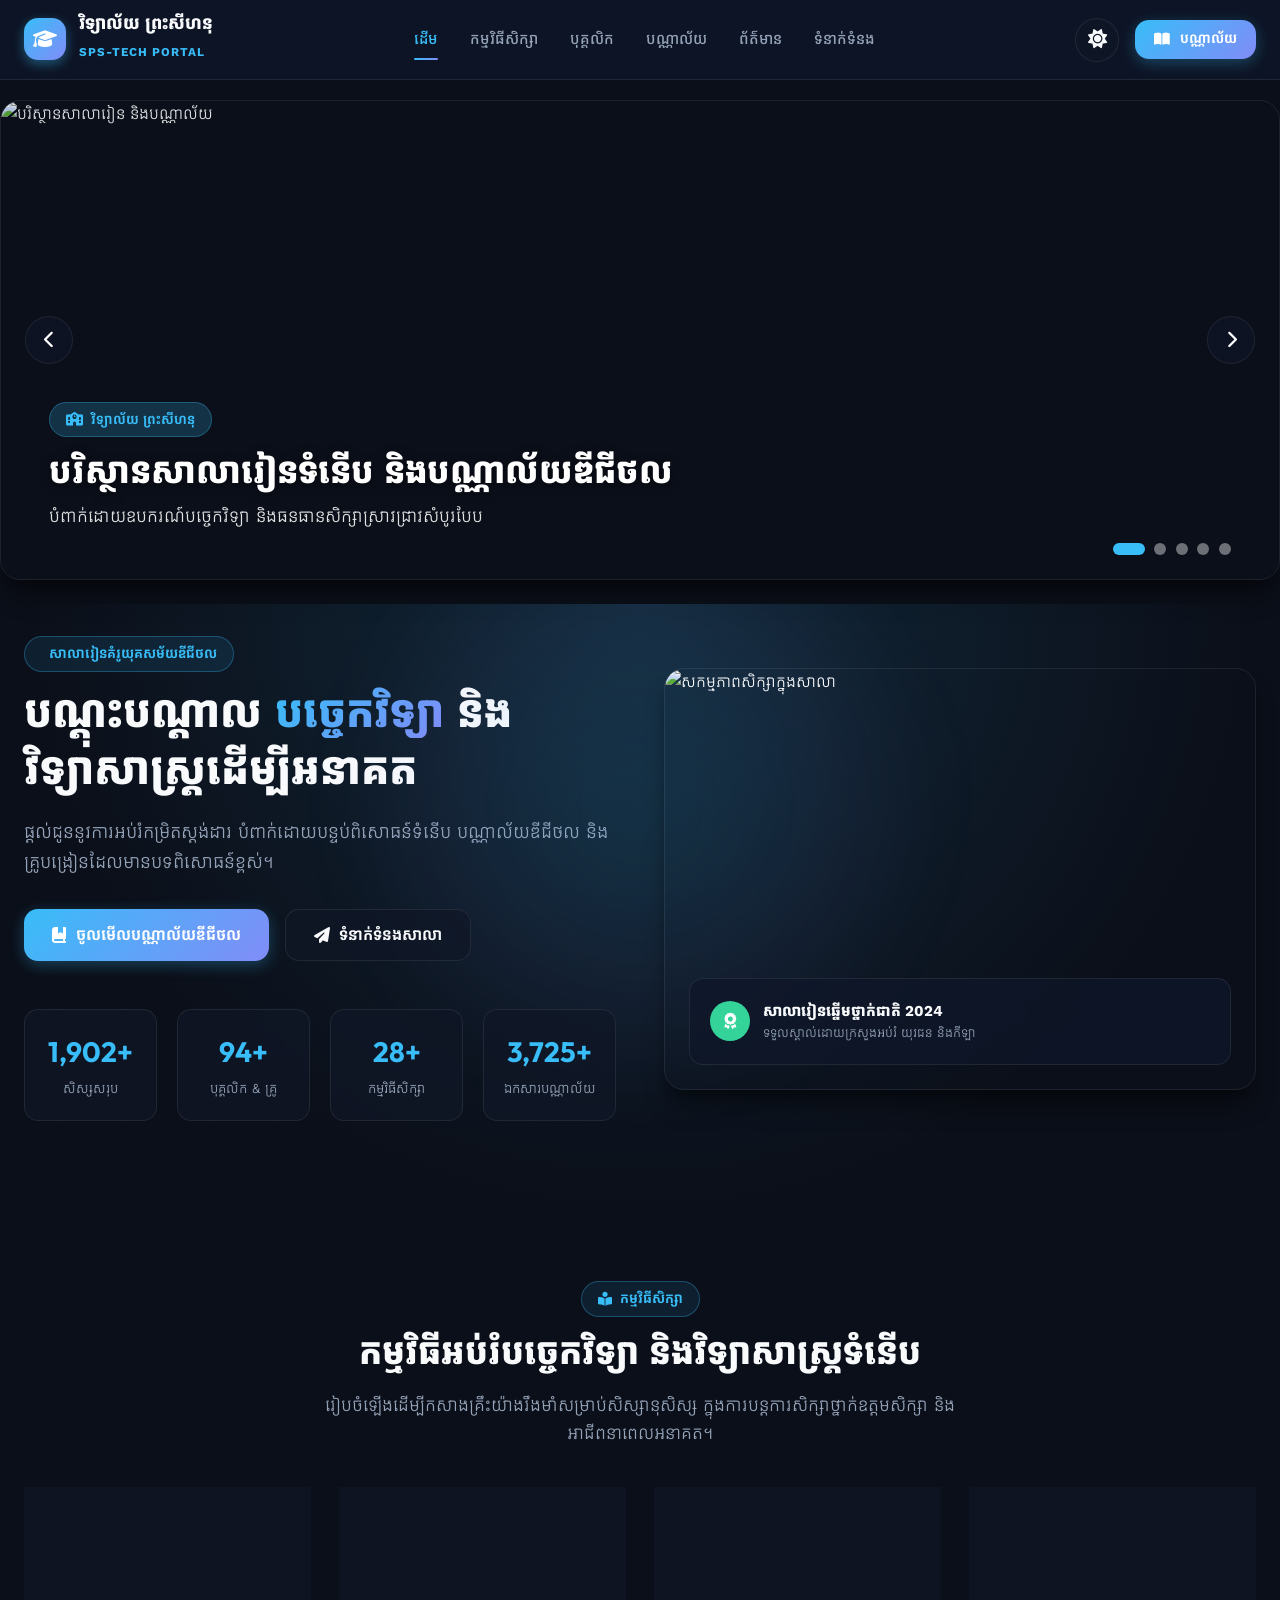
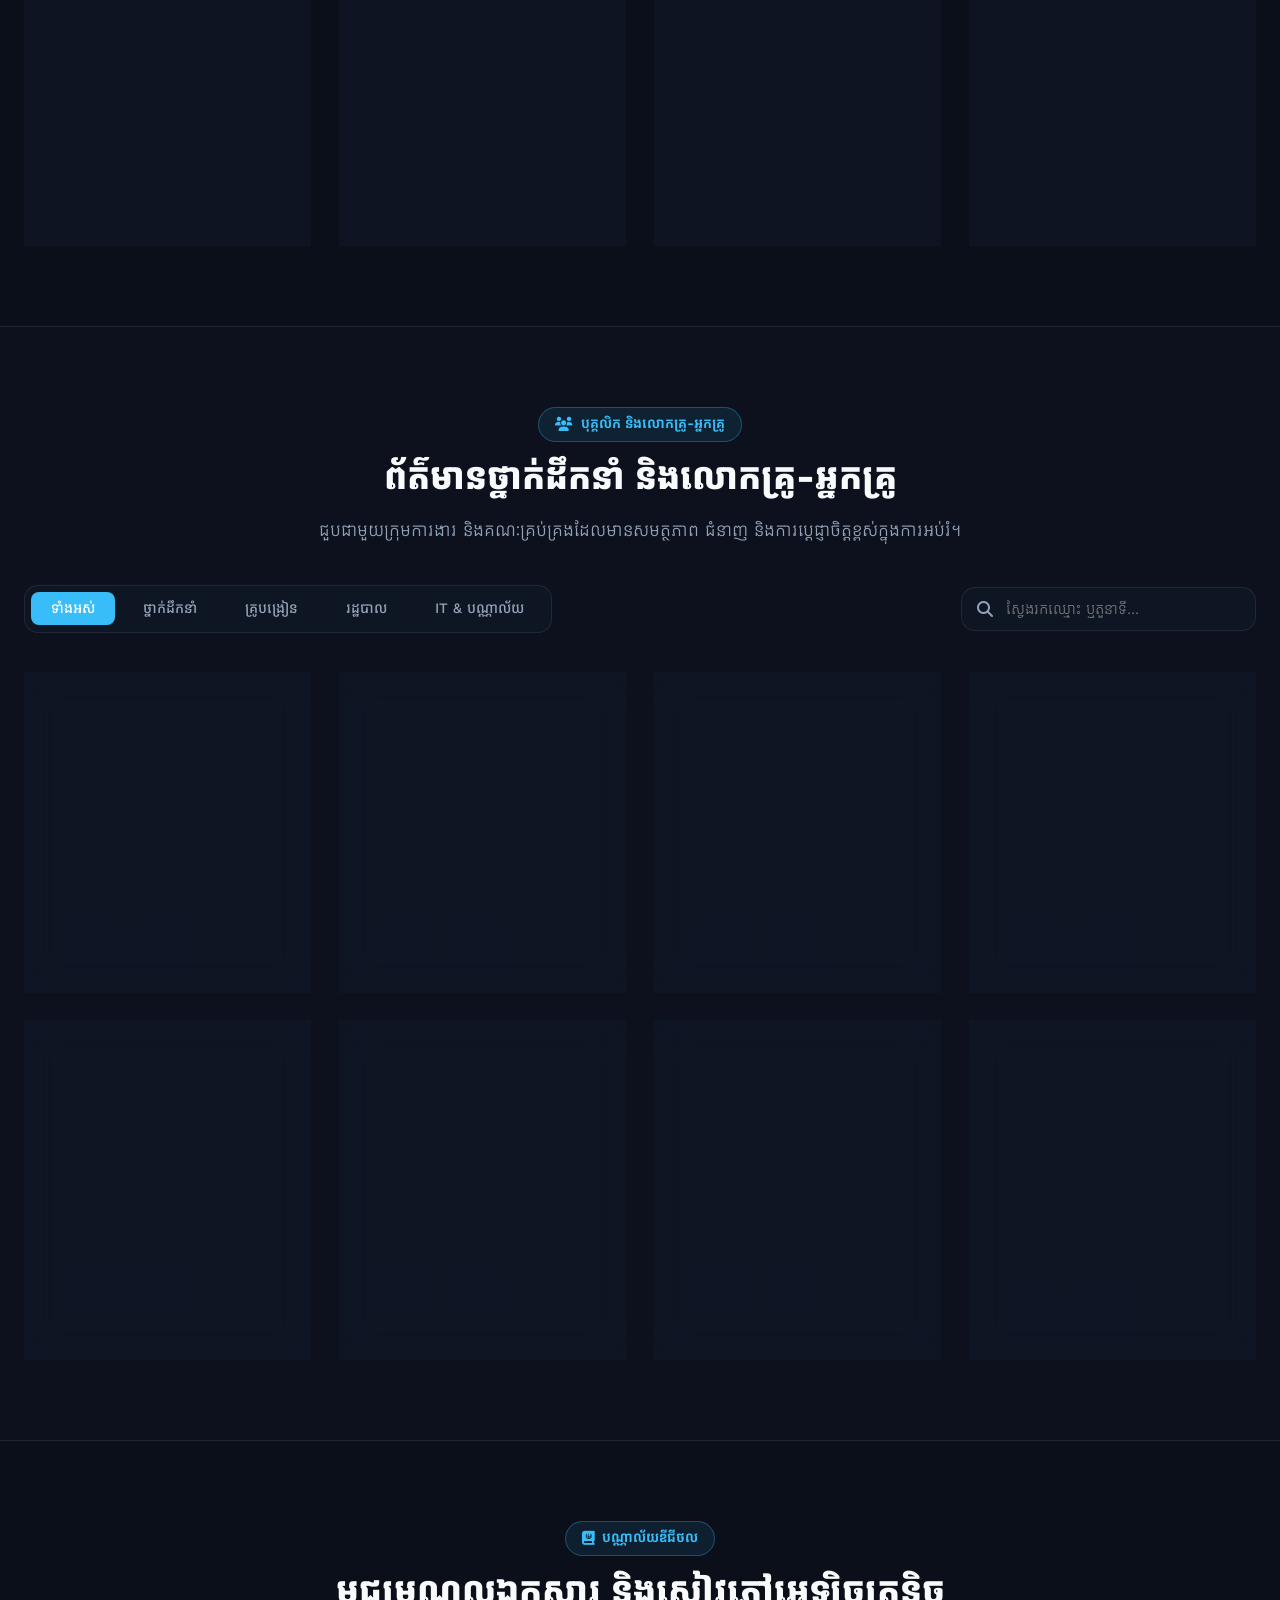
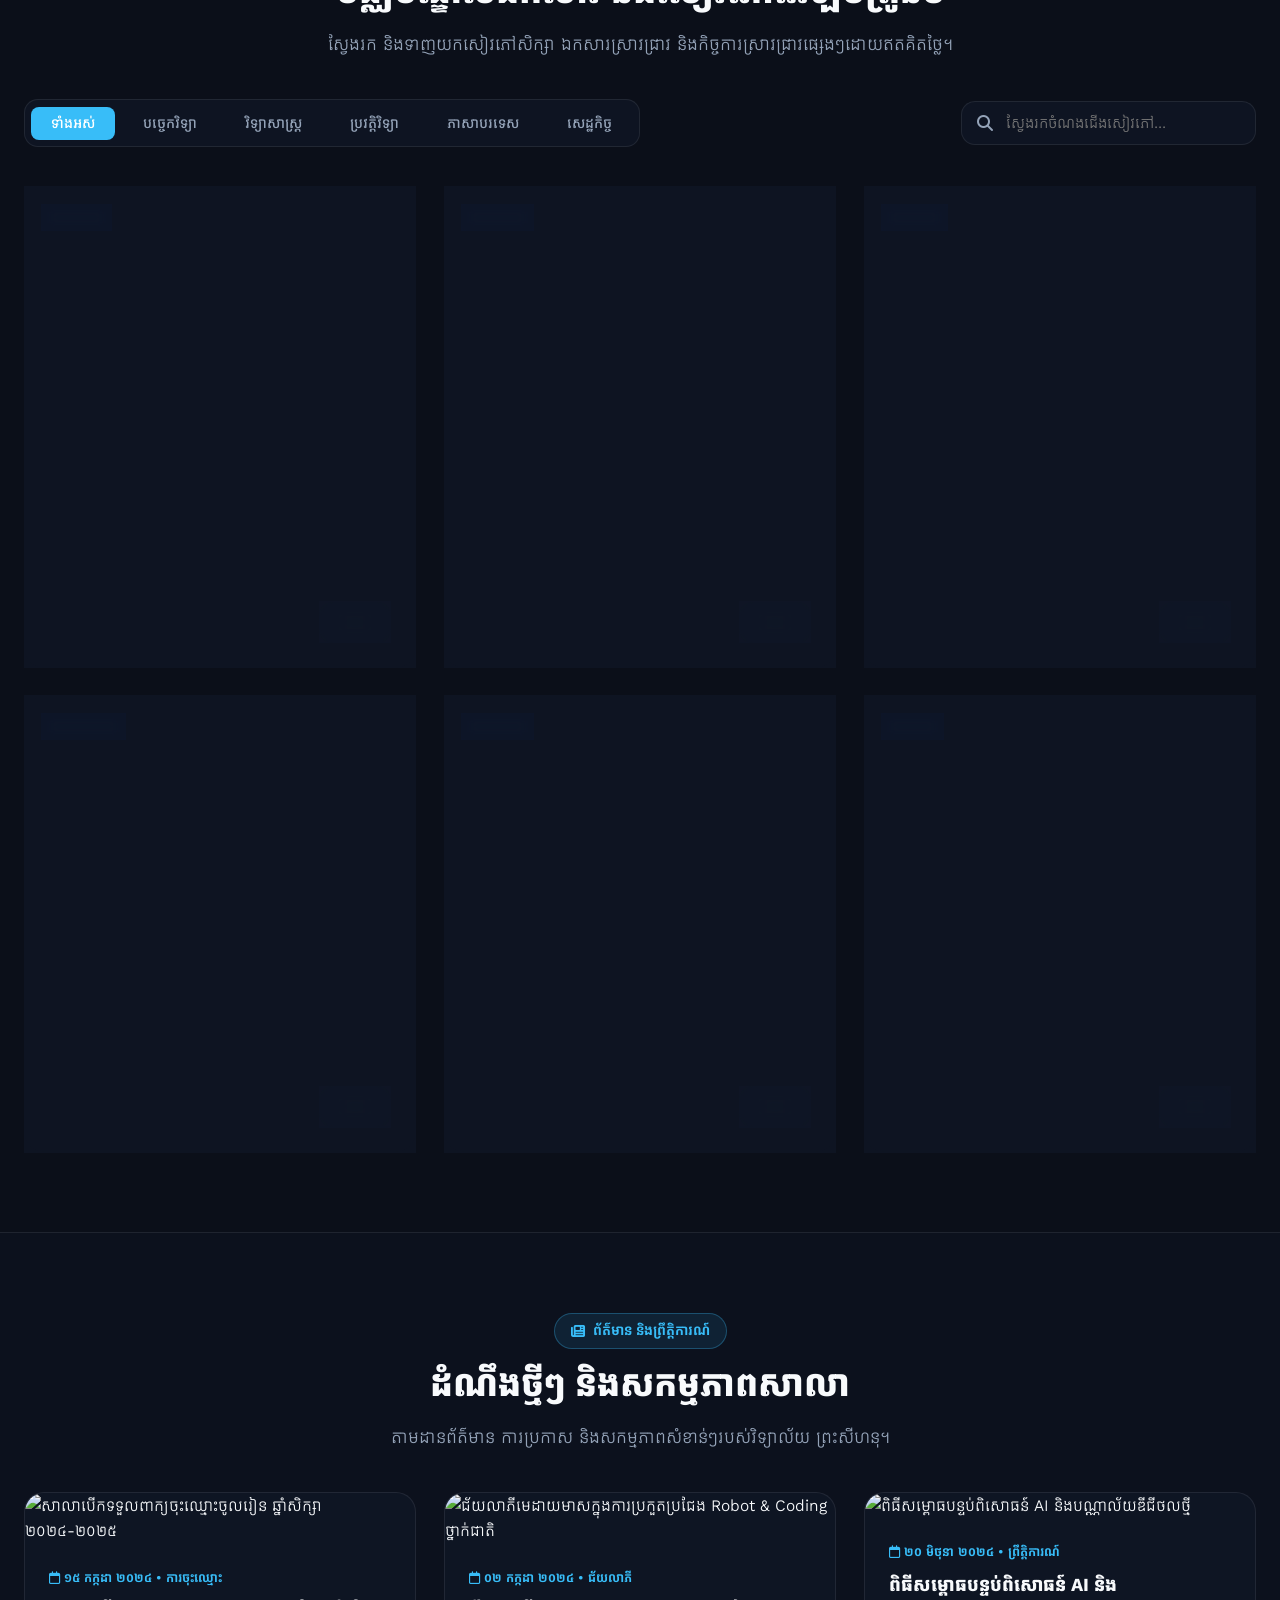
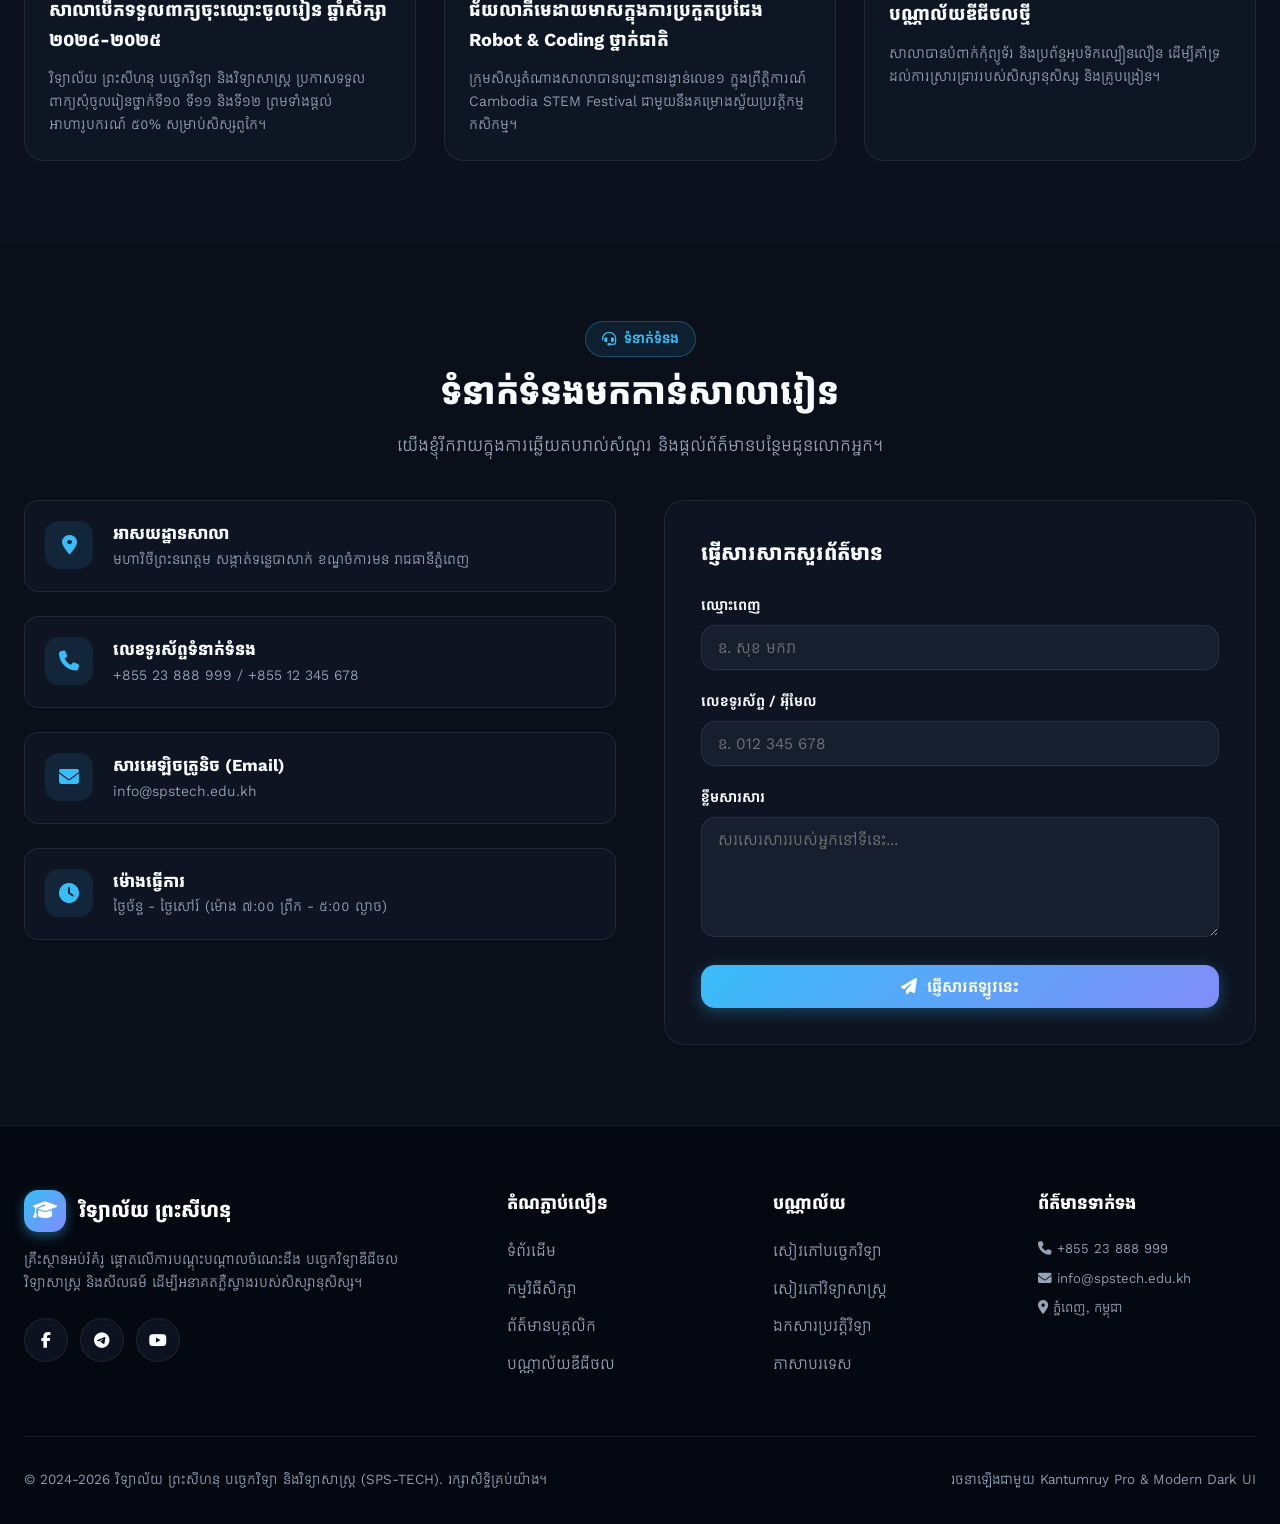
==== index.html @ 611c13b1 "Initial commit" ====
<!DOCTYPE html>
<html lang="km">
<head>
    <meta charset="UTF-8">
    <meta name="viewport" content="width=device-width, initial-scale=1.0">
    <title>វិទ្យាល័យ ព្រះសីហនុ បច្ចេកវិទ្យា និងវិទ្យាសាស្ត្រ | SPS-TECH</title>
    <meta name="description" content="គេហទំព័រសាលារៀនទំនើប បង្ហាញព័ត៌មានសាលា បុគ្គលិក លោកគ្រូអ្នកគ្រូ និងបណ្ណាល័យឌីជីថល">
    
    <!-- CSS Stylesheets -->
    <link rel="stylesheet" href="css/styles.css">
</head>
<body>

    <!-- NAVBAR HEADER -->
    <header class="navbar">
        <div class="container">
            <a href="#" class="nav-brand">
                <div class="logo-icon">
                    <i class="fa-solid fa-graduation-cap"></i>
                </div>
                <div>
                    <span style="display: block; font-size: 1.1rem; line-height: 1.2;">វិទ្យាល័យ ព្រះសីហនុ</span>
                    <span style="font-size: 0.75rem; color: var(--accent-primary); letter-spacing: 1px;">SPS-TECH PORTAL</span>
                </div>
            </a>

            <nav class="nav-menu" id="navMenu">
                <a href="#hero" class="nav-link active">ដើម</a>
                <a href="#programs" class="nav-link">កម្មវិធីសិក្សា</a>
                <a href="#staff" class="nav-link">បុគ្គលិក</a>
                <a href="#library" class="nav-link">បណ្ណាល័យ</a>
                <a href="#news" class="nav-link">ព័ត៌មាន</a>
                <a href="#contact" class="nav-link">ទំនាក់ទំនង</a>
            </nav>

            <div class="nav-actions">
                <button class="btn-icon theme-toggle" id="themeToggleBtn" title="ប្តូរ Theme Dark/Light">
                    <i class="fa-solid fa-sun"></i>
                </button>
                <a href="#library" class="btn btn-primary" style="padding: 0.5rem 1.2rem; font-size: 0.875rem;">
                    <i class="fa-solid fa-book-open"></i> បណ្ណាល័យ
                </a>
                <button class="mobile-toggle" id="mobileNavToggle" aria-label="បើកម៉ឺនុយ">
                    <i class="fa-solid fa-bars"></i>
                </button>
            </div>
        </div>
    </header>

    <main>
        <!-- HERO IMAGE SLIDER (5 SECONDS AUTO SLIDE) -->
        <section class="slider-section" id="heroSlider">
            <div class="slider-container">
                <div class="slider-wrapper" id="sliderWrapper">
                    <!-- Slide 1 -->
                    <div class="slide active">
                        <img src="https://images.unsplash.com/photo-1562774053-701939374585?auto=format&fit=crop&q=80&w=1400" alt="បរិស្ថានសាលារៀន និងបណ្ណាល័យ">
                        <div class="slide-caption">
                            <span class="slide-badge"><i class="fa-solid fa-school"></i> វិទ្យាល័យ ព្រះសីហនុ</span>
                            <h2>បរិស្ថានសាលារៀនទំនើប និងបណ្ណាល័យឌីជីថល</h2>
                            <p>បំពាក់ដោយឧបករណ៍បច្ចេកវិទ្យា និងធនធានសិក្សាស្រាវជ្រាវសំបូរបែប</p>
                        </div>
                    </div>
                    <!-- Slide 2 -->
                    <div class="slide">
                        <img src="https://images.unsplash.com/photo-1531482615713-2afd69097998?auto=format&fit=crop&q=80&w=1400" alt="បន្ទប់ពិសោធន៍បច្ចេកវិទ្យា">
                        <div class="slide-caption">
                            <span class="slide-badge"><i class="fa-solid fa-laptop-code"></i> វិទ្យាសាស្ត្រកុំព្យូទ័រ</span>
                            <h2>បន្ទប់ពិសោធន៍បច្ចេកវិទ្យាកុំព្យូទ័រ និង AI</h2>
                            <p>រៀនសរសេរកូដ អភិវឌ្ឍន៍កម្មវិធី និងស្វែងយល់ពីបច្ចេកវិទ្យាបញ្ញាសិប្បនិម្មិត</p>
                        </div>
                    </div>
                    <!-- Slide 3 -->
                    <div class="slide">
                        <img src="https://images.unsplash.com/photo-1581091226825-a6a2a5aee158?auto=format&fit=crop&q=80&w=1400" alt="ការសិក្សាពិសោធន៍ STEM">
                        <div class="slide-caption">
                            <span class="slide-badge"><i class="fa-solid fa-flask-vial"></i> ពិសោធន៍វិទ្យាសាស្ត្រ</span>
                            <h2>ការសិក្សាពិសោធន៍វិទ្យាសាស្ត្រ និង STEM</h2>
                            <p>អនុវត្តន៍ការពិសោធន៍ជាក់ស្តែងក្នុងបន្ទប់ពិសោធន៍គីមី រូបវិទ្យា និងជីវវិទ្យា</p>
                        </div>
                    </div>
                    <!-- Slide 4 -->
                    <div class="slide">
                        <img src="https://images.unsplash.com/photo-1523240795612-9a054b0db644?auto=format&fit=crop&q=80&w=1400" alt="ការបណ្តុះបណ្តាលសិស្ស">
                        <div class="slide-caption">
                            <span class="slide-badge"><i class="fa-solid fa-user-graduate"></i> ការអប់រំគុណភាព</span>
                            <h2>ការបណ្តុះបណ្តាលសិស្សានុសិស្សប្រកបដោយគុណភាព</h2>
                            <p>បង្កើតអនាគតដ៏ភ្លឺស្វាងសម្រាប់សិស្សានុសិស្សគ្រប់រូប</p>
                        </div>
                    </div>
                    <!-- Slide 5 -->
                    <div class="slide">
                        <img src="https://images.unsplash.com/photo-1546519638-68e109498ffc?auto=format&fit=crop&q=80&w=1400" alt="សកម្មភាពកីឡា">
                        <div class="slide-caption">
                            <span class="slide-badge"><i class="fa-solid fa-volleyball"></i> សកម្មភាពក្រៅម៉ោង</span>
                            <h2>សកម្មភាពកីឡា និងការអភិវឌ្ឍសមត្ថភាពចម្រុះ</h2>
                            <p>លើកកម្ពស់សុខភាពមាំមួន និងស្មារតីសាមគ្គីភាពក្នុងចំណោមសិស្សានុសិស្ស</p>
                        </div>
                    </div>
                </div>

                <!-- Slider Controls -->
                <button class="slider-btn prev-btn" id="prevSlideBtn" aria-label="រូបភាពមុន"><i class="fa-solid fa-chevron-left"></i></button>
                <button class="slider-btn next-btn" id="nextSlideBtn" aria-label="រូបភាពបន្ទាប់"><i class="fa-solid fa-chevron-right"></i></button>

                <!-- Slider Indicators / Dots -->
                <div class="slider-dots" id="sliderDots">
                    <span class="dot active" data-index="0"></span>
                    <span class="dot" data-index="1"></span>
                    <span class="dot" data-index="2"></span>
                    <span class="dot" data-index="3"></span>
                    <span class="dot" data-index="4"></span>
                </div>
            </div>
        </section>

        <!-- HERO SECTION -->
        <section class="hero" id="hero">
            <div class="hero-glow"></div>
            <div class="container">
                <div class="hero-grid">
                    <div class="hero-content">
                        <span class="section-tag">
                            <i class="fa-solid fa-sparkles"></i> សាលារៀនគំរូយុគសម័យឌីជីថល
                        </span>
                        <h1 class="hero-title">
                            បណ្ដុះបណ្ដាល <span class="text-gradient">បច្ចេកវិទ្យា</span> និងវិទ្យាសាស្ត្រដើម្បីអនាគត
                        </h1>
                        <p class="hero-sub">
                            ផ្ដល់ជូននូវការអប់រំកម្រិតស្តង់ដារ បំពាក់ដោយបន្ទប់ពិសោធន៍ទំនើប បណ្ណាល័យឌីជីថល និងគ្រូបង្រៀនដែលមានបទពិសោធន៍ខ្ពស់។
                        </p>

                        <div class="hero-buttons">
                            <a href="#library" class="btn btn-primary">
                                <i class="fa-solid fa-book-bookmark"></i> ចូលមើលបណ្ណាល័យឌីជីថល
                            </a>
                            <a href="#contact" class="btn btn-secondary">
                                <i class="fa-solid fa-paper-plane"></i> ទំនាក់ទំនងសាលា
                            </a>
                        </div>

                        <!-- STATS COUNTER -->
                        <div class="stats-grid">
                            <div class="stat-card">
                                <div class="stat-number" data-target="2450">0</div>
                                <div class="stat-label">សិស្សសរុប</div>
                            </div>
                            <div class="stat-card">
                                <div class="stat-number" data-target="120">0</div>
                                <div class="stat-label">បុគ្គលិក & គ្រូ</div>
                            </div>
                            <div class="stat-card">
                                <div class="stat-number" data-target="35">0</div>
                                <div class="stat-label">កម្មវិធីសិក្សា</div>
                            </div>
                            <div class="stat-card">
                                <div class="stat-number" data-target="4800">0</div>
                                <div class="stat-label">ឯកសារបណ្ណាល័យ</div>
                            </div>
                        </div>
                    </div>

                    <div class="hero-visual">
                        <div class="hero-image-card">
                            <img src="https://images.unsplash.com/photo-1523240795612-9a054b0db644?auto=format&fit=crop&q=80&w=800" alt="សកម្មភាពសិក្សាក្នុងសាលា">
                            <div class="hero-card-overlay">
                                <div style="display: flex; align-items: center; gap: 0.8rem;">
                                    <div style="width: 40px; height: 40px; border-radius: 50%; background: var(--accent-emerald); display: flex; align-items: center; justify-content: center; color: white;">
                                        <i class="fa-solid fa-award"></i>
                                    </div>
                                    <div>
                                        <div style="font-weight: 700; font-size: 0.95rem;">សាលារៀនឆ្នើមថ្នាក់ជាតិ 2024</div>
                                        <div style="font-size: 0.8rem; color: var(--text-muted);">ទទួលស្គាល់ដោយក្រសួងអប់រំ យុវជន និងកីឡា</div>
                                    </div>
                                </div>
                            </div>
                        </div>
                    </div>
                </div>
            </div>
        </section>

        <!-- PROGRAMS / MAJORS SECTION -->
        <section class="programs-section" id="programs">
            <div class="container">
                <div class="text-center">
                    <span class="section-tag"><i class="fa-solid fa-book-open-reader"></i> កម្មវិធីសិក្សា</span>
                    <h2 class="section-title">កម្មវិធីអប់រំបច្ចេកវិទ្យា និងវិទ្យាសាស្ត្រទំនើប</h2>
                    <p class="section-desc">រៀបចំឡើងដើម្បីកសាងគ្រឹះយ៉ាងរឹងមាំសម្រាប់សិស្សានុសិស្ស ក្នុងការបន្តការសិក្សាថ្នាក់ឧត្តមសិក្សា និងអាជីពនាពេលអនាគត។</p>
                </div>

                <div class="programs-grid" id="programsGrid">
                    <!-- Dynamic rendering via JS -->
                </div>
            </div>
        </section>

        <!-- STAFF DIRECTORY SECTION -->
        <section class="staff-section" id="staff">
            <div class="container">
                <div class="text-center">
                    <span class="section-tag"><i class="fa-solid fa-users"></i> បុគ្គលិក និងលោកគ្រូ-អ្នកគ្រូ</span>
                    <h2 class="section-title">ព័ត៌មានថ្នាក់ដឹកនាំ និងលោកគ្រូ-អ្នកគ្រូ</h2>
                    <p class="section-desc">ជួបជាមួយក្រុមការងារ និងគណៈគ្រប់គ្រងដែលមានសមត្ថភាព ជំនាញ និងការប្តេជ្ញាចិត្តខ្ពស់ក្នុងការអប់រំ។</p>
                </div>

                <!-- FILTER & SEARCH BAR -->
                <div class="filter-bar">
                    <div class="category-tabs" id="staffTabs">
                        <button class="tab-btn active" data-dept="all">ទាំងអស់</button>
                        <button class="tab-btn" data-dept="leadership">ថ្នាក់ដឹកនាំ</button>
                        <button class="tab-btn" data-dept="teaching">គ្រូបង្រៀន</button>
                        <button class="tab-btn" data-dept="admin">រដ្ឋបាល</button>
                        <button class="tab-btn" data-dept="library">IT & បណ្ណាល័យ</button>
                    </div>

                    <div class="search-box">
                        <i class="fa-solid fa-magnifying-glass"></i>
                        <input type="text" id="staffSearchInput" placeholder="ស្វែងរកឈ្មោះ ឬតួនាទី...">
                    </div>
                </div>

                <!-- STAFF GRID -->
                <div class="staff-grid" id="staffGrid">
                    <!-- Dynamic rendering via JS -->
                </div>
            </div>
        </section>

        <!-- DIGITAL LIBRARY SECTION -->
        <section class="library-section" id="library">
            <div class="container">
                <div class="text-center">
                    <span class="section-tag"><i class="fa-solid fa-book-journal-whills"></i> បណ្ណាល័យឌីជីថល</span>
                    <h2 class="section-title">មជ្ឈមណ្ឌលឯកសារ និងសៀវភៅអេឡិចត្រូនិច</h2>
                    <p class="section-desc">ស្វែងរក និងទាញយកសៀវភៅសិក្សា ឯកសារស្រាវជ្រាវ និងកិច្ចការស្រាវជ្រាវផ្សេងៗដោយឥតគិតថ្លៃ។</p>
                </div>

                <!-- FILTER & SEARCH BAR -->
                <div class="filter-bar">
                    <div class="category-tabs" id="docTabs">
                        <button class="tab-btn active" data-cat="all">ទាំងអស់</button>
                        <button class="tab-btn" data-cat="technology">បច្ចេកវិទ្យា</button>
                        <button class="tab-btn" data-cat="science">វិទ្យាសាស្ត្រ</button>
                        <button class="tab-btn" data-cat="history">ប្រវត្តិវិទ្យា</button>
                        <button class="tab-btn" data-cat="language">ភាសាបរទេស</button>
                        <button class="tab-btn" data-cat="economics">សេដ្ឋកិច្ច</button>
                    </div>

                    <div class="search-box">
                        <i class="fa-solid fa-magnifying-glass"></i>
                        <input type="text" id="docSearchInput" placeholder="ស្វែងរកចំណងជើងសៀវភៅ...">
                    </div>
                </div>

                <!-- DOCUMENTS GRID -->
                <div class="docs-grid" id="docsGrid">
                    <!-- Dynamic rendering via JS -->
                </div>
            </div>
        </section>

        <!-- NEWS SECTION -->
        <section class="news-section" id="news">
            <div class="container">
                <div class="text-center">
                    <span class="section-tag"><i class="fa-solid fa-newspaper"></i> ព័ត៌មាន និងព្រឹត្តិការណ៍</span>
                    <h2 class="section-title">ដំណឹងថ្មីៗ និងសកម្មភាពសាលា</h2>
                    <p class="section-desc">តាមដានព័ត៌មាន ការប្រកាស និងសកម្មភាពសំខាន់ៗរបស់វិទ្យាល័យ ព្រះសីហនុ។</p>
                </div>

                <div class="news-grid" id="newsGrid">
                    <!-- Dynamic rendering via JS -->
                </div>
            </div>
        </section>

        <!-- CONTACT SECTION -->
        <section class="contact-section" id="contact">
            <div class="container">
                <div class="text-center">
                    <span class="section-tag"><i class="fa-solid fa-headset"></i> ទំនាក់ទំនង</span>
                    <h2 class="section-title">ទំនាក់ទំនងមកកាន់សាលារៀន</h2>
                    <p class="section-desc">យើងខ្ញុំរីករាយក្នុងការឆ្លើយតបរាល់សំណួរ និងផ្តល់ព័ត៌មានបន្ថែមជូនលោកអ្នក។</p>
                </div>

                <div class="contact-grid">
                    <div class="contact-info">
                        <div class="info-item">
                            <div class="info-icon"><i class="fa-solid fa-location-dot"></i></div>
                            <div>
                                <h4 style="font-weight: 700; font-size: 1.05rem;">អាសយដ្ឋានសាលា</h4>
                                <p style="color: var(--text-muted); font-size: 0.9rem;">មហាវិថីព្រះនរោត្តម សង្កាត់ទន្លេបាសាក់ ខណ្ឌចំការមន រាជធានីភ្នំពេញ</p>
                            </div>
                        </div>

                        <div class="info-item">
                            <div class="info-icon"><i class="fa-solid fa-phone"></i></div>
                            <div>
                                <h4 style="font-weight: 700; font-size: 1.05rem;">លេខទូរស័ព្ទទំនាក់ទំនង</h4>
                                <p style="color: var(--text-muted); font-size: 0.9rem;">+855 23 888 999 / +855 12 345 678</p>
                            </div>
                        </div>

                        <div class="info-item">
                            <div class="info-icon"><i class="fa-solid fa-envelope"></i></div>
                            <div>
                                <h4 style="font-weight: 700; font-size: 1.05rem;">សារអេឡិចត្រូនិច (Email)</h4>
                                <p style="color: var(--text-muted); font-size: 0.9rem;">info@spstech.edu.kh</p>
                            </div>
                        </div>

                        <div class="info-item">
                            <div class="info-icon"><i class="fa-solid fa-clock"></i></div>
                            <div>
                                <h4 style="font-weight: 700; font-size: 1.05rem;">ម៉ោងធ្វើការ</h4>
                                <p style="color: var(--text-muted); font-size: 0.9rem;">ថ្ងៃច័ន្ទ - ថ្ងៃសៅរ៍ (ម៉ោង ៧:០០ ព្រឹក - ៥:០០ ល្ងាច)</p>
                            </div>
                        </div>
                    </div>

                    <form class="contact-form" id="contactForm">
                        <h3 style="font-size: 1.3rem; font-weight: 700; margin-bottom: 1.5rem;">ផ្ញើសារសាកសួរព័ត៌មាន</h3>
                        <div class="form-group">
                            <label for="contactName">ឈ្មោះពេញ</label>
                            <input type="text" id="contactName" class="form-control" placeholder="ឧ. សុខ មករា" required>
                        </div>
                        <div class="form-group">
                            <label for="contactPhone">លេខទូរស័ព្ទ / អ៊ីមែល</label>
                            <input type="text" id="contactPhone" class="form-control" placeholder="ឧ. 012 345 678" required>
                        </div>
                        <div class="form-group">
                            <label for="contactMsg">ខ្លឹមសារសារ</label>
                            <textarea id="contactMsg" class="form-control" placeholder="សរសេរសាររបស់អ្នកនៅទីនេះ..." required></textarea>
                        </div>
                        <button type="submit" class="btn btn-primary" style="width: 100%;">
                            <i class="fa-solid fa-paper-plane"></i> ផ្ញើសារឥឡូវនេះ
                        </button>
                    </form>
                </div>
            </div>
        </section>
    </main>

    <!-- FOOTER -->
    <footer class="footer">
        <div class="container">
            <div class="footer-grid">
                <div>
                    <div class="nav-brand" style="margin-bottom: 1rem;">
                        <div class="logo-icon"><i class="fa-solid fa-graduation-cap"></i></div>
                        <span style="color: white; font-weight: 700;">វិទ្យាល័យ ព្រះសីហនុ</span>
                    </div>
                    <p style="font-size: 0.9rem; line-height: 1.6; margin-bottom: 1.5rem;">
                        គ្រឹះស្ថានអប់រំគំរូ ផ្តោតលើការបណ្តុះបណ្តាលចំណេះដឹង បច្ចេកវិទ្យាឌីជីថល វិទ្យាសាស្ត្រ និងសីលធម៌ ដើម្បីអនាគតភ្លឺស្វាងរបស់សិស្សានុសិស្ស។
                    </p>
                    <div style="display: flex; gap: 0.75rem;">
                        <a href="#" class="btn-icon" title="Facebook"><i class="fa-brands fa-facebook-f"></i></a>
                        <a href="#" class="btn-icon" title="Telegram"><i class="fa-brands fa-telegram"></i></a>
                        <a href="#" class="btn-icon" title="YouTube"><i class="fa-brands fa-youtube"></i></a>
                    </div>
                </div>

                <div>
                    <h4 class="footer-title">តំណភ្ជាប់លឿន</h4>
                    <ul class="footer-links">
                        <li><a href="#hero">ទំព័រដើម</a></li>
                        <li><a href="#programs">កម្មវិធីសិក្សា</a></li>
                        <li><a href="#staff">ព័ត៌មានបុគ្គលិក</a></li>
                        <li><a href="#library">បណ្ណាល័យឌីជីថល</a></li>
                    </ul>
                </div>

                <div>
                    <h4 class="footer-title">បណ្ណាល័យ</h4>
                    <ul class="footer-links">
                        <li><a href="#library">សៀវភៅបច្ចេកវិទ្យា</a></li>
                        <li><a href="#library">សៀវភៅវិទ្យាសាស្ត្រ</a></li>
                        <li><a href="#library">ឯកសារប្រវត្តិវិទ្យា</a></li>
                        <li><a href="#library">ភាសាបរទេស</a></li>
                    </ul>
                </div>

                <div>
                    <h4 class="footer-title">ព័ត៌មានទាក់ទង</h4>
                    <p style="font-size: 0.85rem; margin-bottom: 0.5rem;"><i class="fa-solid fa-phone me-1"></i> +855 23 888 999</p>
                    <p style="font-size: 0.85rem; margin-bottom: 0.5rem;"><i class="fa-solid fa-envelope me-1"></i> info@spstech.edu.kh</p>
                    <p style="font-size: 0.85rem;"><i class="fa-solid fa-location-dot me-1"></i> ភ្នំពេញ, កម្ពុជា</p>
                </div>
            </div>

            <div class="footer-bottom">
                <div>© 2024-2026 វិទ្យាល័យ ព្រះសីហនុ បច្ចេកវិទ្យា និងវិទ្យាសាស្ត្រ (SPS-TECH). រក្សាសិទ្ធិគ្រប់យ៉ាង។</div>
                <div>រចនាឡើងជាមួយ Kantumruy Pro & Modern Dark UI</div>
            </div>
        </div>
    </footer>

    <!-- GENERIC MODAL DIALOG -->
    <div class="modal-overlay" id="genericModal">
        <div class="modal-container">
            <div class="modal-header">
                <h3 class="modal-title" id="modalTitle">ចំណងជើង Modal</h3>
                <button class="modal-close" id="modalCloseBtn"><i class="fa-solid fa-xmark"></i></button>
            </div>
            <div class="modal-body" id="modalBody">
                <!-- Modal dynamic content -->
            </div>
        </div>
    </div>

    <!-- Scripts -->
    <script src="js/data.js"></script>
    <script src="js/main.js"></script>
</body>
</html>
---- css/styles.css ----
/* ==========================================================================
   SCHOOL PORTAL MODERN STYLESHEET
   Typography: Kantumruy Pro (Khmer & Latin)
   Themes: Dark Mode (Default) & Light Mode Toggle
   ========================================================================== */

@import url('https://fonts.googleapis.com/css2?family=Kantumruy+Pro:ital,wght@0,300;0,400;0,500;0,600;0,700;1,400&family=Outfit:wght@400;500;600;700&display=swap');
@import url('https://cdnjs.cloudflare.com/ajax/libs/font-awesome/6.5.1/css/all.min.css');

/* ==========================================================================
   DESIGN TOKENS & VARIABLES
   ========================================================================== */
:root {
    /* Dark Theme Variables (Default) */
    --bg-main: #0b0f19;
    --bg-card: rgba(17, 24, 39, 0.7);
    --bg-card-hover: rgba(31, 41, 55, 0.85);
    --bg-input: rgba(31, 41, 55, 0.6);
    --text-main: #f8fafc;
    --text-muted: #94a3b8;
    --text-inverse: #0f172a;
    
    /* Primary Accents */
    --accent-primary: #38bdf8;
    --accent-primary-hover: #0284c7;
    --accent-secondary: #818cf8;
    --accent-emerald: #34d399;
    --accent-amber: #fbbf24;
    --accent-rose: #f43f5e;
    
    /* Gradients */
    --gradient-primary: linear-gradient(135deg, #38bdf8 0%, #818cf8 100%);
    --gradient-hero: radial-gradient(circle at 50% 0%, rgba(56, 189, 248, 0.15) 0%, rgba(11, 15, 25, 0) 70%);
    --gradient-card: linear-gradient(135deg, rgba(255, 255, 255, 0.05) 0%, rgba(255, 255, 255, 0.01) 100%);
    
    /* Borders & Glassmorphism */
    --border-color: rgba(255, 255, 255, 0.08);
    --border-highlight: rgba(56, 189, 248, 0.3);
    --glass-bg: rgba(15, 23, 42, 0.75);
    --glass-border: rgba(255, 255, 255, 0.08);
    --backdrop-blur: blur(16px);
    
    /* Shadows */
    --shadow-sm: 0 4px 6px -1px rgba(0, 0, 0, 0.2);
    --shadow-lg: 0 20px 25px -5px rgba(0, 0, 0, 0.4), 0 8px 10px -6px rgba(0, 0, 0, 0.3);
    --shadow-glow: 0 0 20px rgba(56, 189, 248, 0.25);
    
    /* Layout */
    --container-max: 1280px;
    --nav-height: 80px;
    --radius-sm: 8px;
    --radius-md: 14px;
    --radius-lg: 20px;
    --radius-full: 9999px;
    --transition: all 0.3s cubic-bezier(0.4, 0, 0.2, 1);
}

/* Light Theme Overrides */
body.light-theme {
    --bg-main: #f8fafc;
    --bg-card: rgba(255, 255, 255, 0.85);
    --bg-card-hover: #ffffff;
    --bg-input: rgba(241, 245, 249, 0.9);
    --text-main: #0f172a;
    --text-muted: #64748b;
    --text-inverse: #ffffff;
    
    --accent-primary: #0284c7;
    --accent-primary-hover: #0369a1;
    --accent-secondary: #4f46e5;
    
    --gradient-hero: radial-gradient(circle at 50% 0%, rgba(2, 132, 199, 0.1) 0%, rgba(248, 250, 252, 0) 70%);
    --gradient-card: linear-gradient(135deg, rgba(255, 255, 255, 1) 0%, rgba(241, 245, 249, 0.5) 100%);
    
    --border-color: rgba(0, 0, 0, 0.08);
    --border-highlight: rgba(2, 132, 199, 0.3);
    --glass-bg: rgba(255, 255, 255, 0.85);
    --glass-border: rgba(0, 0, 0, 0.08);
    
    --shadow-sm: 0 2px 4px rgba(0, 0, 0, 0.05);
    --shadow-lg: 0 15px 30px -5px rgba(0, 0, 0, 0.08);
    --shadow-glow: 0 0 20px rgba(2, 132, 199, 0.15);
}

/* ==========================================================================
   BASE & RESET
   ========================================================================== */
*, *::before, *::after {
    box-sizing: border-box;
    margin: 0;
    padding: 0;
}

html {
    scroll-behavior: smooth;
    font-size: 16px;
}

body {
    font-family: 'Kantumruy Pro', 'Outfit', sans-serif;
    background-color: var(--bg-main);
    color: var(--text-main);
    line-height: 1.6;
    overflow-x: hidden;
    transition: background-color 0.4s ease, color 0.4s ease;
}

/* Custom Scrollbar */
::-webkit-scrollbar {
    width: 10px;
}
::-webkit-scrollbar-track {
    background: var(--bg-main);
}
::-webkit-scrollbar-thumb {
    background: rgba(148, 163, 184, 0.25);
    border-radius: var(--radius-full);
}
::-webkit-scrollbar-thumb:hover {
    background: var(--accent-primary);
}

a {
    color: inherit;
    text-decoration: none;
    transition: var(--transition);
}

button, input, select, textarea {
    font-family: inherit;
    font-size: inherit;
    outline: none;
    border: none;
}

button {
    cursor: pointer;
}

.container {
    max-width: var(--container-max);
    margin: 0 auto;
    padding: 0 1.5rem;
}

/* ==========================================================================
   TYPOGRAPHY & UTILITIES
   ========================================================================== */
.text-gradient {
    background: var(--gradient-primary);
    -webkit-background-clip: text;
    -webkit-text-fill-color: transparent;
}

.section-tag {
    display: inline-flex;
    align-items: center;
    gap: 0.5rem;
    padding: 0.35rem 1rem;
    border-radius: var(--radius-full);
    background: rgba(56, 189, 248, 0.1);
    color: var(--accent-primary);
    font-size: 0.875rem;
    font-weight: 600;
    border: 1px solid var(--border-highlight);
    margin-bottom: 0.75rem;
}

.section-title {
    font-size: 2.25rem;
    font-weight: 700;
    line-height: 1.3;
    margin-bottom: 1rem;
}

.section-desc {
    color: var(--text-muted);
    font-size: 1.1rem;
    max-width: 650px;
    margin: 0 auto 2.5rem;
}

.text-center { text-align: center; }

/* Buttons */
.btn {
    display: inline-flex;
    align-items: center;
    justify-content: center;
    gap: 0.6rem;
    padding: 0.75rem 1.75rem;
    border-radius: var(--radius-md);
    font-weight: 600;
    transition: var(--transition);
}

.btn-primary {
    background: var(--gradient-primary);
    color: #ffffff;
    box-shadow: 0 4px 15px rgba(56, 189, 248, 0.3);
}

.btn-primary:hover {
    transform: translateY(-2px);
    box-shadow: var(--shadow-glow);
}

.btn-secondary {
    background: var(--bg-card);
    color: var(--text-main);
    border: 1px solid var(--border-color);
    backdrop-filter: var(--backdrop-blur);
}

.btn-secondary:hover {
    background: var(--bg-card-hover);
    border-color: var(--accent-primary);
    color: var(--accent-primary);
}

.btn-icon {
    width: 44px;
    height: 44px;
    border-radius: var(--radius-full);
    display: inline-flex;
    align-items: center;
    justify-content: center;
    background: var(--bg-card);
    border: 1px solid var(--border-color);
    color: var(--text-main);
    transition: var(--transition);
}

.btn-icon:hover {
    background: var(--accent-primary);
    color: #ffffff;
    border-color: var(--accent-primary);
    transform: rotate(15deg);
}

/* ==========================================================================
   HEADER & NAVIGATION
   ========================================================================== */
.navbar {
    position: fixed;
    top: 0;
    left: 0;
    width: 100%;
    height: var(--nav-height);
    z-index: 1000;
    background: var(--glass-bg);
    backdrop-filter: var(--backdrop-blur);
    border-bottom: 1px solid var(--glass-border);
    transition: var(--transition);
}

.navbar .container {
    display: flex;
    align-items: center;
    justify-content: space-between;
    height: 100%;
}

.nav-brand {
    display: flex;
    align-items: center;
    gap: 0.8rem;
    font-size: 1.25rem;
    font-weight: 700;
}

.logo-icon {
    width: 42px;
    height: 42px;
    border-radius: var(--radius-md);
    background: var(--gradient-primary);
    display: flex;
    align-items: center;
    justify-content: center;
    color: #ffffff;
    font-size: 1.2rem;
    box-shadow: 0 4px 12px rgba(56, 189, 248, 0.4);
}

.nav-menu {
    display: flex;
    align-items: center;
    gap: 2rem;
    list-style: none;
}

.nav-link {
    font-weight: 500;
    font-size: 0.95rem;
    color: var(--text-muted);
    position: relative;
    padding: 0.5rem 0;
}

.nav-link:hover, .nav-link.active {
    color: var(--accent-primary);
}

.nav-link::after {
    content: '';
    position: absolute;
    bottom: 0;
    left: 0;
    width: 0%;
    height: 2px;
    background: var(--gradient-primary);
    transition: var(--transition);
    border-radius: var(--radius-full);
}

.nav-link:hover::after, .nav-link.active::after {
    width: 100%;
}

.nav-actions {
    display: flex;
    align-items: center;
    gap: 1rem;
}

.theme-toggle {
    cursor: pointer;
    font-size: 1.2rem;
}

.mobile-toggle {
    display: none;
    font-size: 1.4rem;
    background: none;
    color: var(--text-main);
}

/* ==========================================================================
   HERO IMAGE SLIDER (5 SECONDS AUTO SLIDE)
   ========================================================================== */
.slider-section {
    padding-top: calc(var(--nav-height) + 1.25rem);
    padding-bottom: 1.5rem;
}

.slider-container {
    position: relative;
    max-width: var(--container-max);
    margin: 0 auto;
    border-radius: var(--radius-lg);
    overflow: hidden;
    height: 480px;
    border: 1px solid var(--border-color);
    box-shadow: var(--shadow-lg);
}

.slider-wrapper {
    position: relative;
    width: 100%;
    height: 100%;
}

.slide {
    position: absolute;
    top: 0;
    left: 0;
    width: 100%;
    height: 100%;
    opacity: 0;
    visibility: hidden;
    transition: opacity 0.8s ease-in-out, transform 0.8s ease-in-out;
    transform: scale(1.03);
}

.slide.active {
    opacity: 1;
    visibility: visible;
    transform: scale(1);
}

.slide img {
    width: 100%;
    height: 100%;
    object-fit: cover;
}

.slide::after {
    content: '';
    position: absolute;
    top: 0;
    left: 0;
    width: 100%;
    height: 100%;
    background: linear-gradient(to top, rgba(11, 15, 25, 0.88) 0%, rgba(11, 15, 25, 0.35) 50%, rgba(11, 15, 25, 0.1) 100%);
}

.slide-caption {
    position: absolute;
    bottom: 3rem;
    left: 3rem;
    right: 3rem;
    z-index: 10;
    max-width: 680px;
    animation: slideFadeUp 0.8s ease forwards;
}

.slide-badge {
    display: inline-flex;
    align-items: center;
    gap: 0.5rem;
    padding: 0.35rem 1rem;
    border-radius: var(--radius-full);
    background: rgba(56, 189, 248, 0.2);
    backdrop-filter: blur(8px);
    color: var(--accent-primary);
    border: 1px solid var(--border-highlight);
    font-size: 0.85rem;
    font-weight: 600;
    margin-bottom: 0.75rem;
}

.slide-caption h2 {
    font-size: 2.2rem;
    font-weight: 700;
    color: #ffffff;
    line-height: 1.3;
    margin-bottom: 0.5rem;
    text-shadow: 0 2px 10px rgba(0,0,0,0.5);
}

.slide-caption p {
    font-size: 1.1rem;
    color: rgba(255, 255, 255, 0.88);
}

/* Slider Controls */
.slider-btn {
    position: absolute;
    top: 50%;
    transform: translateY(-50%);
    z-index: 20;
    width: 48px;
    height: 48px;
    border-radius: 50%;
    background: rgba(15, 23, 42, 0.6);
    backdrop-filter: blur(10px);
    border: 1px solid var(--glass-border);
    color: #ffffff;
    font-size: 1.1rem;
    display: flex;
    align-items: center;
    justify-content: center;
    transition: var(--transition);
    cursor: pointer;
}

.slider-btn:hover {
    background: var(--accent-primary);
    border-color: var(--accent-primary);
    transform: translateY(-50%) scale(1.1);
}

.prev-btn { left: 1.5rem; }
.next-btn { right: 1.5rem; }

/* Slider Dots */
.slider-dots {
    position: absolute;
    bottom: 1.5rem;
    right: 3rem;
    z-index: 20;
    display: flex;
    gap: 0.6rem;
}

.dot {
    width: 12px;
    height: 12px;
    border-radius: 50%;
    background: rgba(255, 255, 255, 0.4);
    cursor: pointer;
    transition: var(--transition);
}

.dot:hover, .dot.active {
    background: var(--accent-primary);
    width: 32px;
    border-radius: 6px;
}

@keyframes slideFadeUp {
    from {
        opacity: 0;
        transform: translateY(20px);
    }
    to {
        opacity: 1;
        transform: translateY(0);
    }
}

/* ==========================================================================
   HERO SECTION
   ========================================================================== */
.hero {
    position: relative;
    padding-top: 2rem;
    padding-bottom: 5rem;
    background: var(--gradient-hero);
    overflow: hidden;
}

.hero-glow {
    position: absolute;
    top: -100px;
    left: 50%;
    transform: translateX(-50%);
    width: 600px;
    height: 600px;
    background: radial-gradient(circle, rgba(56, 189, 248, 0.12) 0%, rgba(129, 140, 248, 0.05) 50%, transparent 70%);
    pointer-events: none;
    filter: blur(40px);
}

.hero-grid {
    display: grid;
    grid-template-columns: 1fr 1fr;
    gap: 3rem;
    align-items: center;
}

.hero-title {
    font-size: 2.75rem;
    font-weight: 700;
    line-height: 1.3;
    margin-bottom: 1.25rem;
}

.hero-sub {
    font-size: 1.15rem;
    color: var(--text-muted);
    margin-bottom: 2rem;
}

.hero-buttons {
    display: flex;
    gap: 1rem;
    flex-wrap: wrap;
    margin-bottom: 3rem;
}

.stats-grid {
    display: grid;
    grid-template-columns: repeat(4, 1fr);
    gap: 1.25rem;
    margin-top: 1.5rem;
}

.stat-card {
    background: var(--bg-card);
    border: 1px solid var(--border-color);
    padding: 1.25rem 1rem;
    border-radius: var(--radius-md);
    text-align: center;
    backdrop-filter: var(--backdrop-blur);
    transition: var(--transition);
}

.stat-card:hover {
    border-color: var(--accent-primary);
    transform: translateY(-4px);
    box-shadow: var(--shadow-sm);
}

.stat-number {
    font-size: 1.75rem;
    font-weight: 700;
    color: var(--accent-primary);
    font-family: 'Outfit', sans-serif;
}

.stat-label {
    font-size: 0.85rem;
    color: var(--text-muted);
    margin-top: 0.25rem;
}

.hero-visual {
    position: relative;
}

.hero-image-card {
    position: relative;
    border-radius: var(--radius-lg);
    overflow: hidden;
    border: 1px solid var(--border-color);
    box-shadow: var(--shadow-lg);
}

.hero-image-card img {
    width: 100%;
    height: 420px;
    object-fit: cover;
    display: block;
}

.hero-card-overlay {
    position: absolute;
    bottom: 1.5rem;
    left: 1.5rem;
    right: 1.5rem;
    padding: 1.25rem;
    background: var(--glass-bg);
    backdrop-filter: var(--backdrop-blur);
    border: 1px solid var(--glass-border);
    border-radius: var(--radius-md);
}

/* ==========================================================================
   PROGRAMS / MAJORS SECTION
   ========================================================================== */
.programs-section {
    padding: 5rem 0;
}

.programs-grid {
    display: grid;
    grid-template-columns: repeat(auto-fit, minmax(270px, 1fr));
    gap: 1.75rem;
}

.program-card {
    background: var(--bg-card);
    border: 1px solid var(--border-color);
    border-radius: var(--radius-lg);
    padding: 2rem 1.75rem;
    position: relative;
    overflow: hidden;
    transition: var(--transition);
    backdrop-filter: var(--backdrop-blur);
    display: flex;
    flex-direction: column;
}

.program-card:hover {
    transform: translateY(-6px);
    border-color: var(--border-highlight);
    box-shadow: var(--shadow-lg);
}

.program-icon-box {
    width: 56px;
    height: 56px;
    border-radius: var(--radius-md);
    display: flex;
    align-items: center;
    justify-content: center;
    color: #ffffff;
    font-size: 1.5rem;
    margin-bottom: 1.5rem;
}

.program-title {
    font-size: 1.25rem;
    font-weight: 700;
    margin-bottom: 0.75rem;
}

.program-desc {
    color: var(--text-muted);
    font-size: 0.95rem;
    margin-bottom: 1.5rem;
    flex-grow: 1;
}

.program-meta {
    display: flex;
    justify-content: space-between;
    align-items: center;
    padding-top: 1rem;
    border-top: 1px solid var(--border-color);
    font-size: 0.85rem;
    color: var(--text-muted);
}

/* ==========================================================================
   STAFF & FACULTY DIRECTORY
   ========================================================================== */
.staff-section {
    padding: 5rem 0;
    background: rgba(15, 23, 42, 0.3);
    border-top: 1px solid var(--border-color);
    border-bottom: 1px solid var(--border-color);
}

body.light-theme .staff-section {
    background: rgba(241, 245, 249, 0.6);
}

.filter-bar {
    display: flex;
    flex-wrap: wrap;
    justify-content: space-between;
    align-items: center;
    gap: 1.5rem;
    margin-bottom: 2.5rem;
}

.category-tabs {
    display: flex;
    gap: 0.5rem;
    flex-wrap: wrap;
    background: var(--bg-card);
    padding: 0.4rem;
    border-radius: var(--radius-md);
    border: 1px solid var(--border-color);
}

.tab-btn {
    padding: 0.5rem 1.25rem;
    border-radius: var(--radius-sm);
    background: transparent;
    color: var(--text-muted);
    font-weight: 500;
    font-size: 0.9rem;
    transition: var(--transition);
}

.tab-btn.active, .tab-btn:hover {
    background: var(--accent-primary);
    color: #ffffff;
}

.search-box {
    position: relative;
    min-width: 280px;
}

.search-box input {
    width: 100%;
    padding: 0.75rem 1rem 0.75rem 2.75rem;
    background: var(--bg-card);
    border: 1px solid var(--border-color);
    border-radius: var(--radius-md);
    color: var(--text-main);
    font-size: 0.95rem;
    transition: var(--transition);
}

.search-box input:focus {
    border-color: var(--accent-primary);
    box-shadow: var(--shadow-glow);
}

.search-box i {
    position: absolute;
    left: 1rem;
    top: 50%;
    transform: translateY(-50%);
    color: var(--text-muted);
}

.staff-grid {
    display: grid;
    grid-template-columns: repeat(auto-fill, minmax(270px, 1fr));
    gap: 1.75rem;
}

.staff-card {
    background: var(--bg-card);
    border: 1px solid var(--border-color);
    border-radius: var(--radius-lg);
    padding: 1.75rem 1.5rem;
    text-align: center;
    transition: var(--transition);
    backdrop-filter: var(--backdrop-blur);
}

.staff-card:hover {
    transform: translateY(-6px);
    border-color: var(--accent-primary);
    box-shadow: var(--shadow-lg);
}

.staff-avatar {
    width: 100px;
    height: 100px;
    border-radius: var(--radius-full);
    object-fit: cover;
    margin: 0 auto 1.25rem;
    border: 3px solid var(--accent-primary);
    box-shadow: 0 4px 15px rgba(0,0,0,0.2);
}

.staff-name-kh {
    font-size: 1.15rem;
    font-weight: 700;
    margin-bottom: 0.2rem;
}

.staff-name-en {
    font-size: 0.85rem;
    color: var(--text-muted);
    margin-bottom: 0.75rem;
}

.staff-role-badge {
    display: inline-block;
    padding: 0.25rem 0.85rem;
    border-radius: var(--radius-full);
    background: rgba(56, 189, 248, 0.1);
    color: var(--accent-primary);
    font-size: 0.8rem;
    font-weight: 600;
    margin-bottom: 1rem;
}

.staff-contact {
    display: flex;
    justify-content: center;
    gap: 0.75rem;
    margin-top: 1rem;
    padding-top: 1rem;
    border-top: 1px solid var(--border-color);
}

/* ==========================================================================
   E-LIBRARY DOCUMENT SECTION
   ========================================================================== */
.library-section {
    padding: 5rem 0;
}

.docs-grid {
    display: grid;
    grid-template-columns: repeat(auto-fill, minmax(320px, 1fr));
    gap: 1.75rem;
}

.doc-card {
    background: var(--bg-card);
    border: 1px solid var(--border-color);
    border-radius: var(--radius-lg);
    overflow: hidden;
    transition: var(--transition);
    backdrop-filter: var(--backdrop-blur);
    display: flex;
    flex-direction: column;
}

.doc-card:hover {
    transform: translateY(-6px);
    border-color: var(--accent-secondary);
    box-shadow: var(--shadow-lg);
}

.doc-cover-container {
    position: relative;
    height: 180px;
    overflow: hidden;
}

.doc-cover {
    width: 100%;
    height: 100%;
    object-fit: cover;
    transition: transform 0.5s ease;
}

.doc-card:hover .doc-cover {
    transform: scale(1.05);
}

.doc-badge {
    position: absolute;
    top: 1rem;
    left: 1rem;
    padding: 0.25rem 0.75rem;
    border-radius: var(--radius-sm);
    background: rgba(15, 23, 42, 0.85);
    backdrop-filter: blur(8px);
    color: #ffffff;
    font-size: 0.75rem;
    font-weight: 600;
}

.doc-content {
    padding: 1.5rem;
    display: flex;
    flex-direction: column;
    flex-grow: 1;
}

.doc-title {
    font-size: 1.1rem;
    font-weight: 700;
    line-height: 1.4;
    margin-bottom: 0.5rem;
}

.doc-author {
    color: var(--text-muted);
    font-size: 0.875rem;
    margin-bottom: 0.75rem;
}

.doc-desc {
    font-size: 0.875rem;
    color: var(--text-muted);
    display: -webkit-box;
    -webkit-line-clamp: 2;
    -webkit-box-orient: vertical;
    overflow: hidden;
    margin-bottom: 1.25rem;
    flex-grow: 1;
}

.doc-meta {
    display: flex;
    align-items: center;
    justify-content: space-between;
    font-size: 0.8rem;
    color: var(--text-muted);
    padding-top: 1rem;
    border-top: 1px solid var(--border-color);
}

.doc-actions {
    display: flex;
    gap: 0.75rem;
    margin-top: 1rem;
}

/* ==========================================================================
   NEWS & ANNOUNCEMENTS SECTION
   ========================================================================== */
.news-section {
    padding: 5rem 0;
    background: rgba(15, 23, 42, 0.3);
    border-top: 1px solid var(--border-color);
}

body.light-theme .news-section {
    background: rgba(241, 245, 249, 0.6);
}

.news-grid {
    display: grid;
    grid-template-columns: repeat(auto-fit, minmax(300px, 1fr));
    gap: 1.75rem;
}

.news-card {
    background: var(--bg-card);
    border: 1px solid var(--border-color);
    border-radius: var(--radius-lg);
    overflow: hidden;
    transition: var(--transition);
}

.news-card:hover {
    transform: translateY(-5px);
    box-shadow: var(--shadow-lg);
}

.news-img {
    width: 100%;
    height: 200px;
    object-fit: cover;
}

.news-body {
    padding: 1.5rem;
}

.news-date {
    font-size: 0.8rem;
    color: var(--accent-primary);
    font-weight: 600;
    margin-bottom: 0.5rem;
}

.news-title {
    font-size: 1.15rem;
    font-weight: 700;
    margin-bottom: 0.75rem;
}

.news-summary {
    font-size: 0.9rem;
    color: var(--text-muted);
}

/* ==========================================================================
   CONTACT SECTION
   ========================================================================== */
.contact-section {
    padding: 5rem 0;
}

.contact-grid {
    display: grid;
    grid-template-columns: 1fr 1fr;
    gap: 3rem;
}

.contact-info {
    display: flex;
    flex-direction: column;
    gap: 1.5rem;
}

.info-item {
    display: flex;
    align-items: flex-start;
    gap: 1.25rem;
    padding: 1.25rem;
    background: var(--bg-card);
    border: 1px solid var(--border-color);
    border-radius: var(--radius-md);
}

.info-icon {
    width: 48px;
    height: 48px;
    border-radius: var(--radius-md);
    background: rgba(56, 189, 248, 0.1);
    color: var(--accent-primary);
    display: flex;
    align-items: center;
    justify-content: center;
    font-size: 1.25rem;
}

.contact-form {
    background: var(--bg-card);
    border: 1px solid var(--border-color);
    padding: 2.25rem;
    border-radius: var(--radius-lg);
    backdrop-filter: var(--backdrop-blur);
}

.form-group {
    margin-bottom: 1.25rem;
}

.form-group label {
    display: block;
    font-size: 0.9rem;
    font-weight: 600;
    margin-bottom: 0.5rem;
}

.form-control {
    width: 100%;
    padding: 0.75rem 1rem;
    background: var(--bg-input);
    border: 1px solid var(--border-color);
    border-radius: var(--radius-md);
    color: var(--text-main);
    transition: var(--transition);
}

.form-control:focus {
    border-color: var(--accent-primary);
    box-shadow: var(--shadow-glow);
}

textarea.form-control {
    resize: vertical;
    min-height: 120px;
}

/* ==========================================================================
   FOOTER
   ========================================================================== */
.footer {
    background: #050811;
    color: #94a3b8;
    padding: 4rem 0 2rem;
    border-top: 1px solid var(--border-color);
}

body.light-theme .footer {
    background: #0f172a;
    color: #cbd5e1;
}

.footer-grid {
    display: grid;
    grid-template-columns: 2fr 1fr 1fr 1fr;
    gap: 3rem;
    margin-bottom: 3rem;
}

.footer-title {
    color: #ffffff;
    font-size: 1.1rem;
    font-weight: 700;
    margin-bottom: 1.25rem;
}

.footer-links {
    list-style: none;
}

.footer-links li {
    margin-bottom: 0.75rem;
}

.footer-links a:hover {
    color: var(--accent-primary);
}

.footer-bottom {
    padding-top: 2rem;
    border-top: 1px solid rgba(255,255,255,0.08);
    display: flex;
    justify-content: space-between;
    align-items: center;
    font-size: 0.875rem;
}

/* ==========================================================================
   MODAL DIALOG
   ========================================================================== */
.modal-overlay {
    position: fixed;
    top: 0;
    left: 0;
    width: 100%;
    height: 100%;
    background: rgba(0, 0, 0, 0.75);
    backdrop-filter: blur(8px);
    z-index: 2000;
    display: flex;
    align-items: center;
    justify-content: center;
    padding: 1.5rem;
    opacity: 0;
    visibility: hidden;
    transition: var(--transition);
}

.modal-overlay.active {
    opacity: 1;
    visibility: visible;
}

.modal-container {
    background: var(--bg-main);
    border: 1px solid var(--border-color);
    width: 100%;
    max-width: 750px;
    max-height: 85vh;
    border-radius: var(--radius-lg);
    overflow: hidden;
    display: flex;
    flex-direction: column;
    box-shadow: var(--shadow-lg);
    transform: scale(0.95);
    transition: var(--transition);
}

.modal-overlay.active .modal-container {
    transform: scale(1);
}

.modal-header {
    padding: 1.25rem 1.75rem;
    border-bottom: 1px solid var(--border-color);
    display: flex;
    align-items: center;
    justify-content: space-between;
    background: var(--bg-card);
}

.modal-title {
    font-size: 1.2rem;
    font-weight: 700;
}

.modal-close {
    background: none;
    font-size: 1.25rem;
    color: var(--text-muted);
    transition: var(--transition);
}

.modal-close:hover {
    color: var(--accent-rose);
}

.modal-body {
    padding: 1.75rem;
    overflow-y: auto;
    flex-grow: 1;
}

/* ==========================================================================
   RESPONSIVE DESIGN BREAKPOINTS
   ========================================================================== */
@media (max-width: 992px) {
    .hero-grid, .contact-grid, .footer-grid {
        grid-template-columns: 1fr;
    }
    
    .stats-grid {
        grid-template-columns: repeat(2, 1fr);
    }
    
    .mobile-toggle {
        display: block;
    }
    
    .nav-menu {
        position: fixed;
        top: var(--nav-height);
        right: -100%;
        width: 280px;
        height: calc(100vh - var(--nav-height));
        background: var(--glass-bg);
        backdrop-filter: blur(20px);
        flex-direction: column;
        align-items: flex-start;
        padding: 2rem;
        transition: var(--transition);
        border-left: 1px solid var(--border-color);
    }
    
    .nav-menu.active {
        right: 0;
    }
}

@media (max-width: 640px) {
    .hero-title {
        font-size: 2rem;
    }
    
    .filter-bar {
        flex-direction: column;
        align-items: stretch;
    }
    
    .category-tabs {
        overflow-x: auto;
        white-space: nowrap;
    }
}
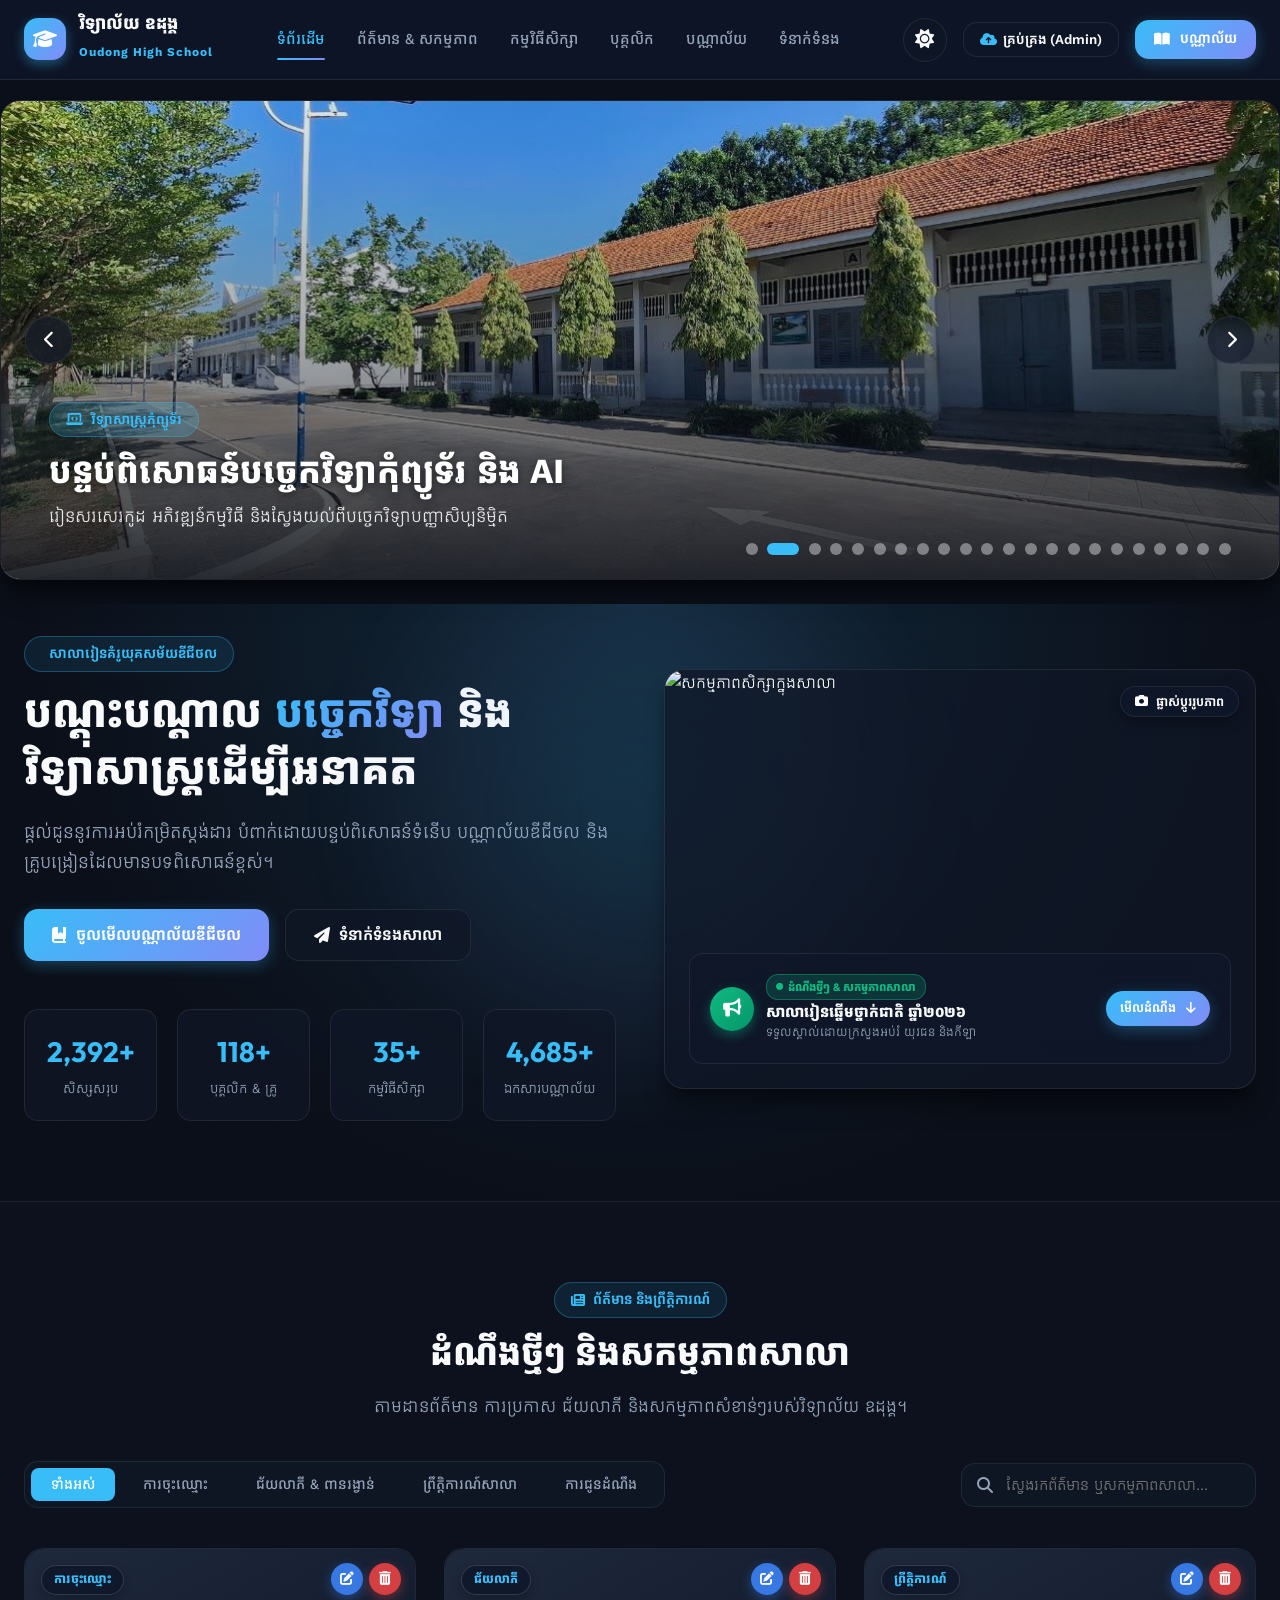
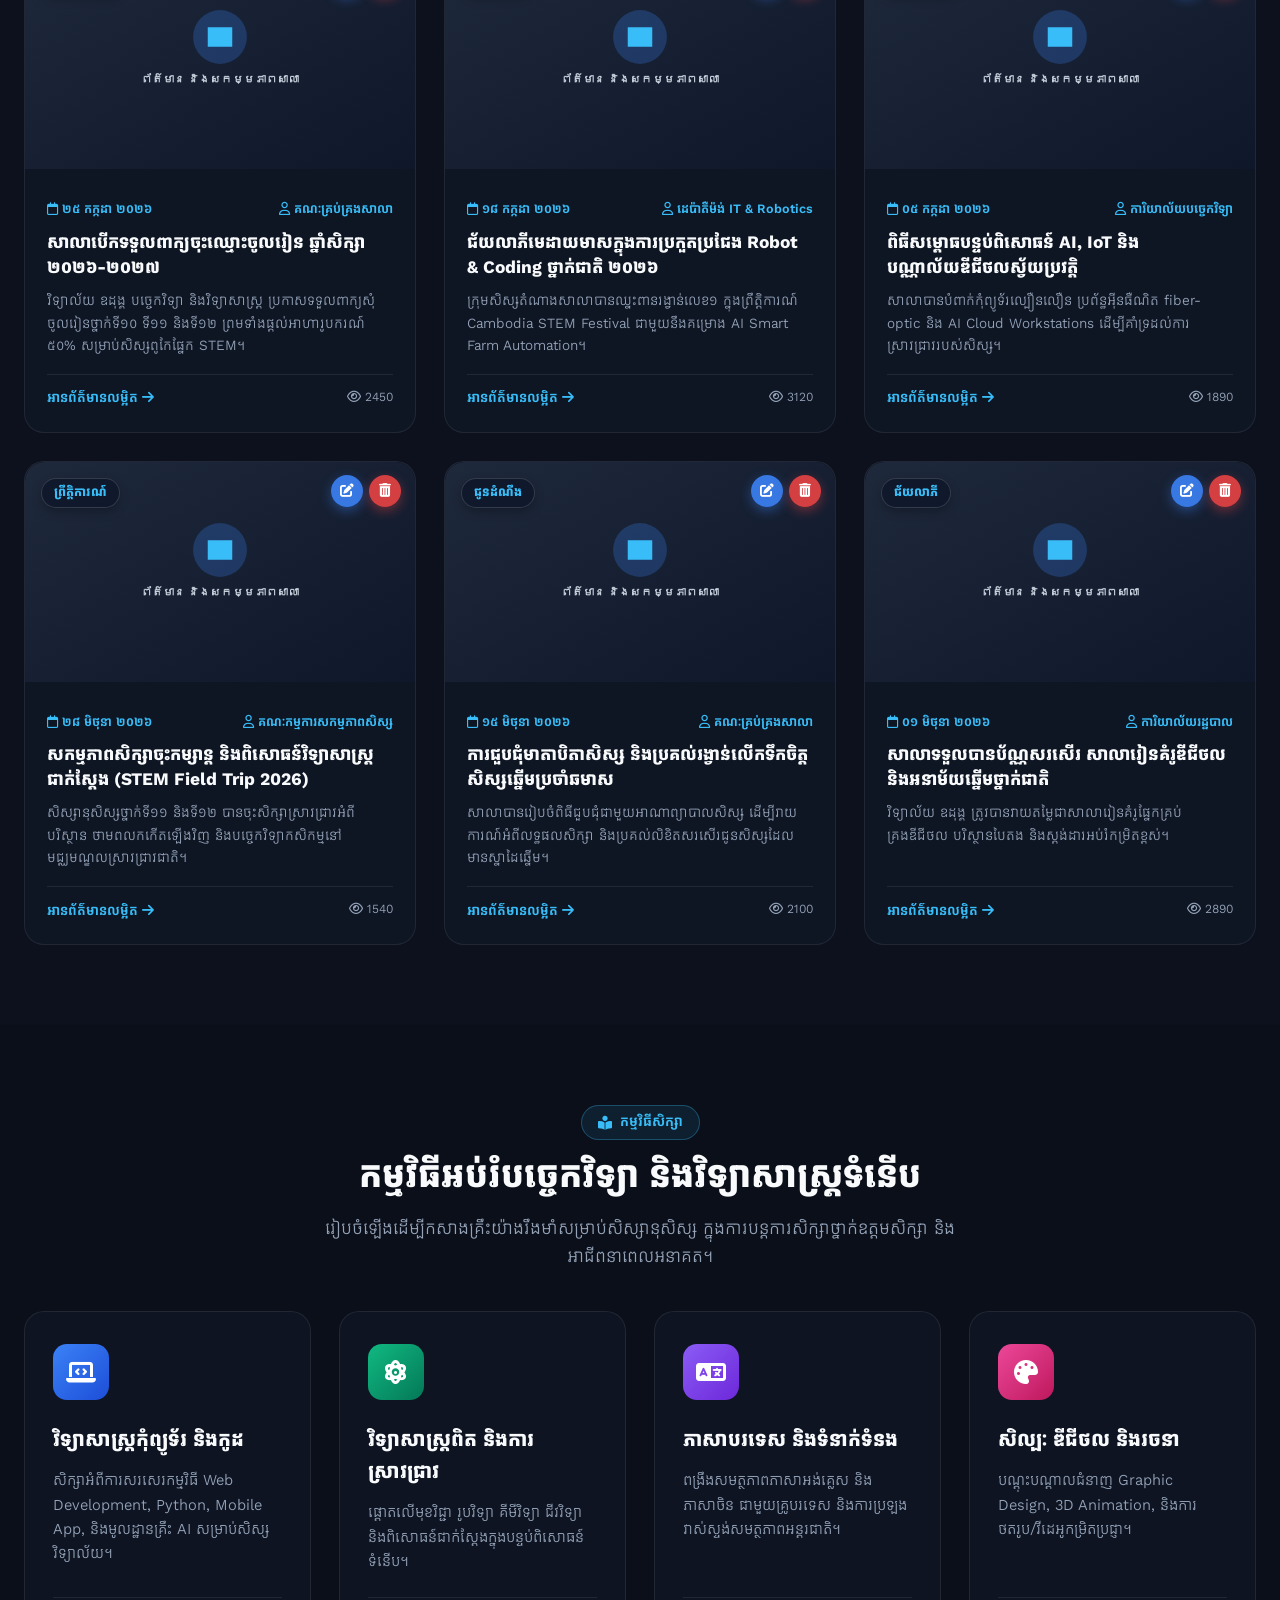
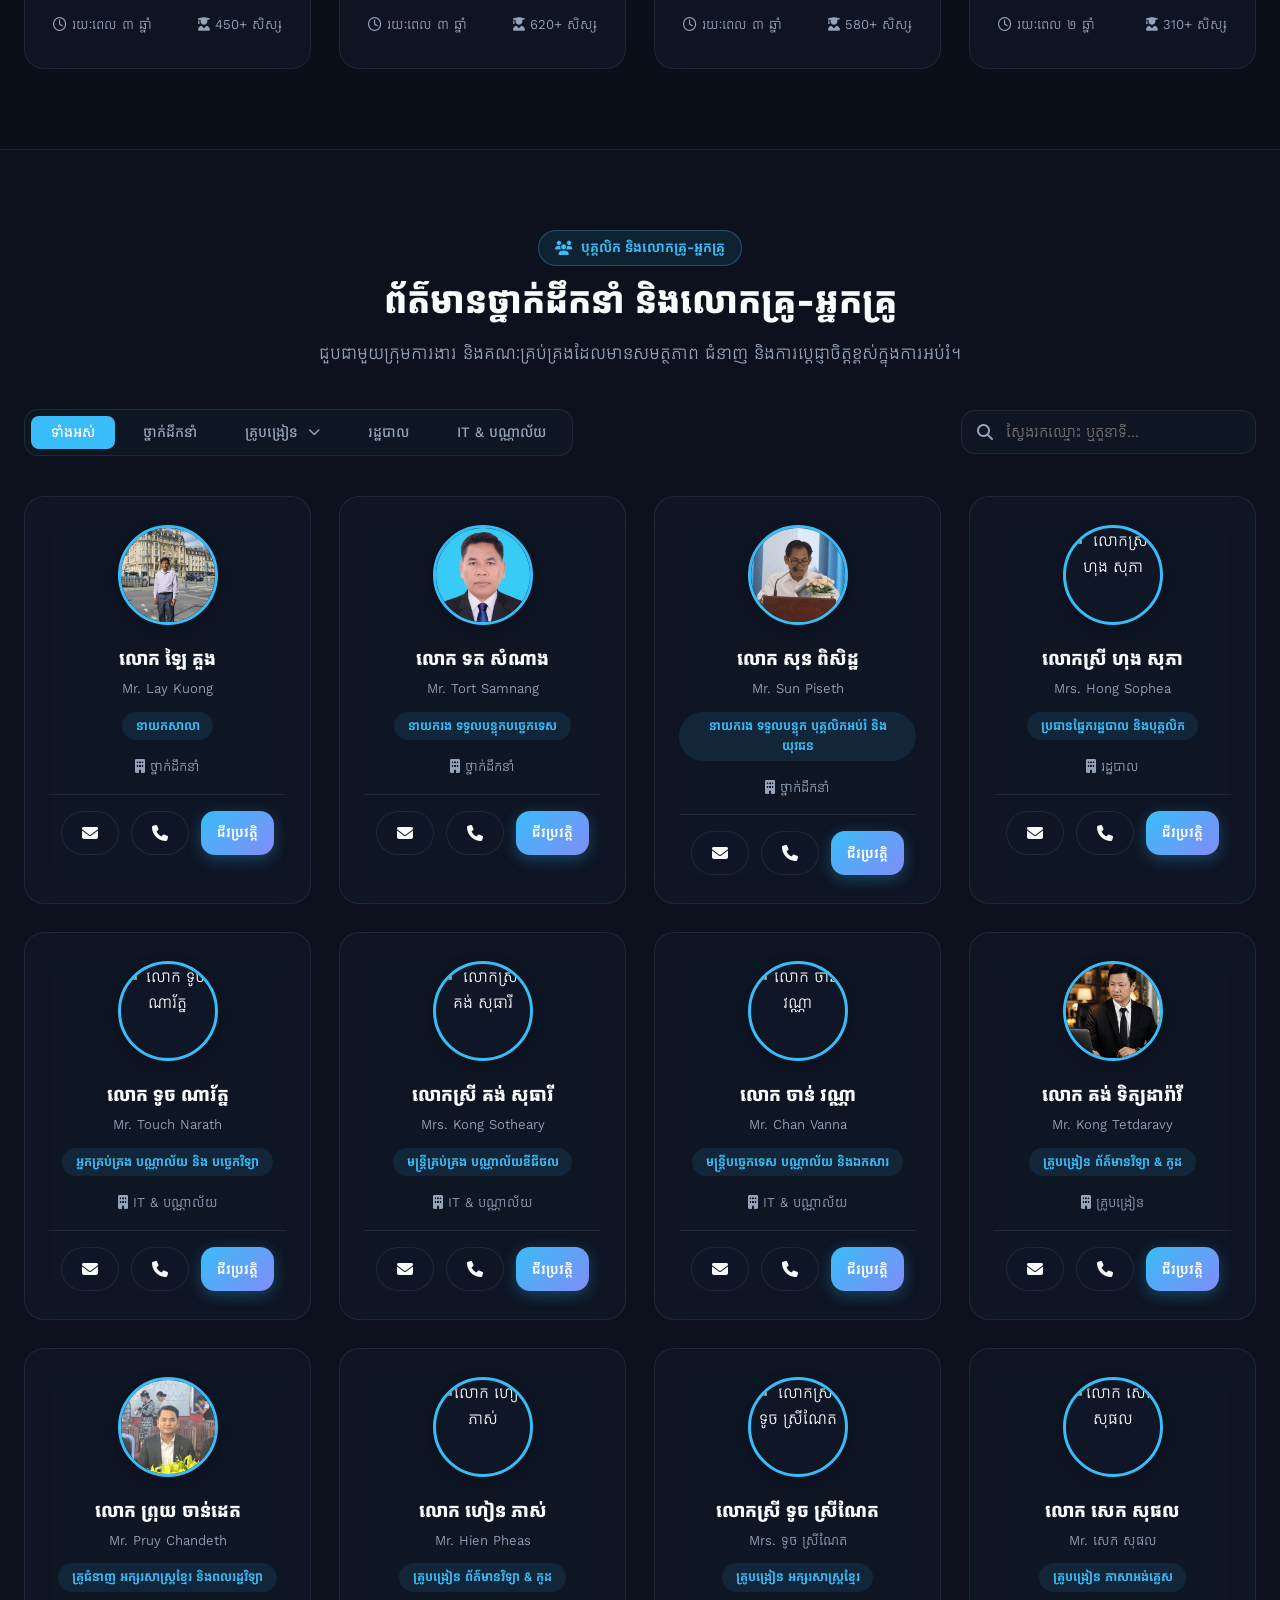
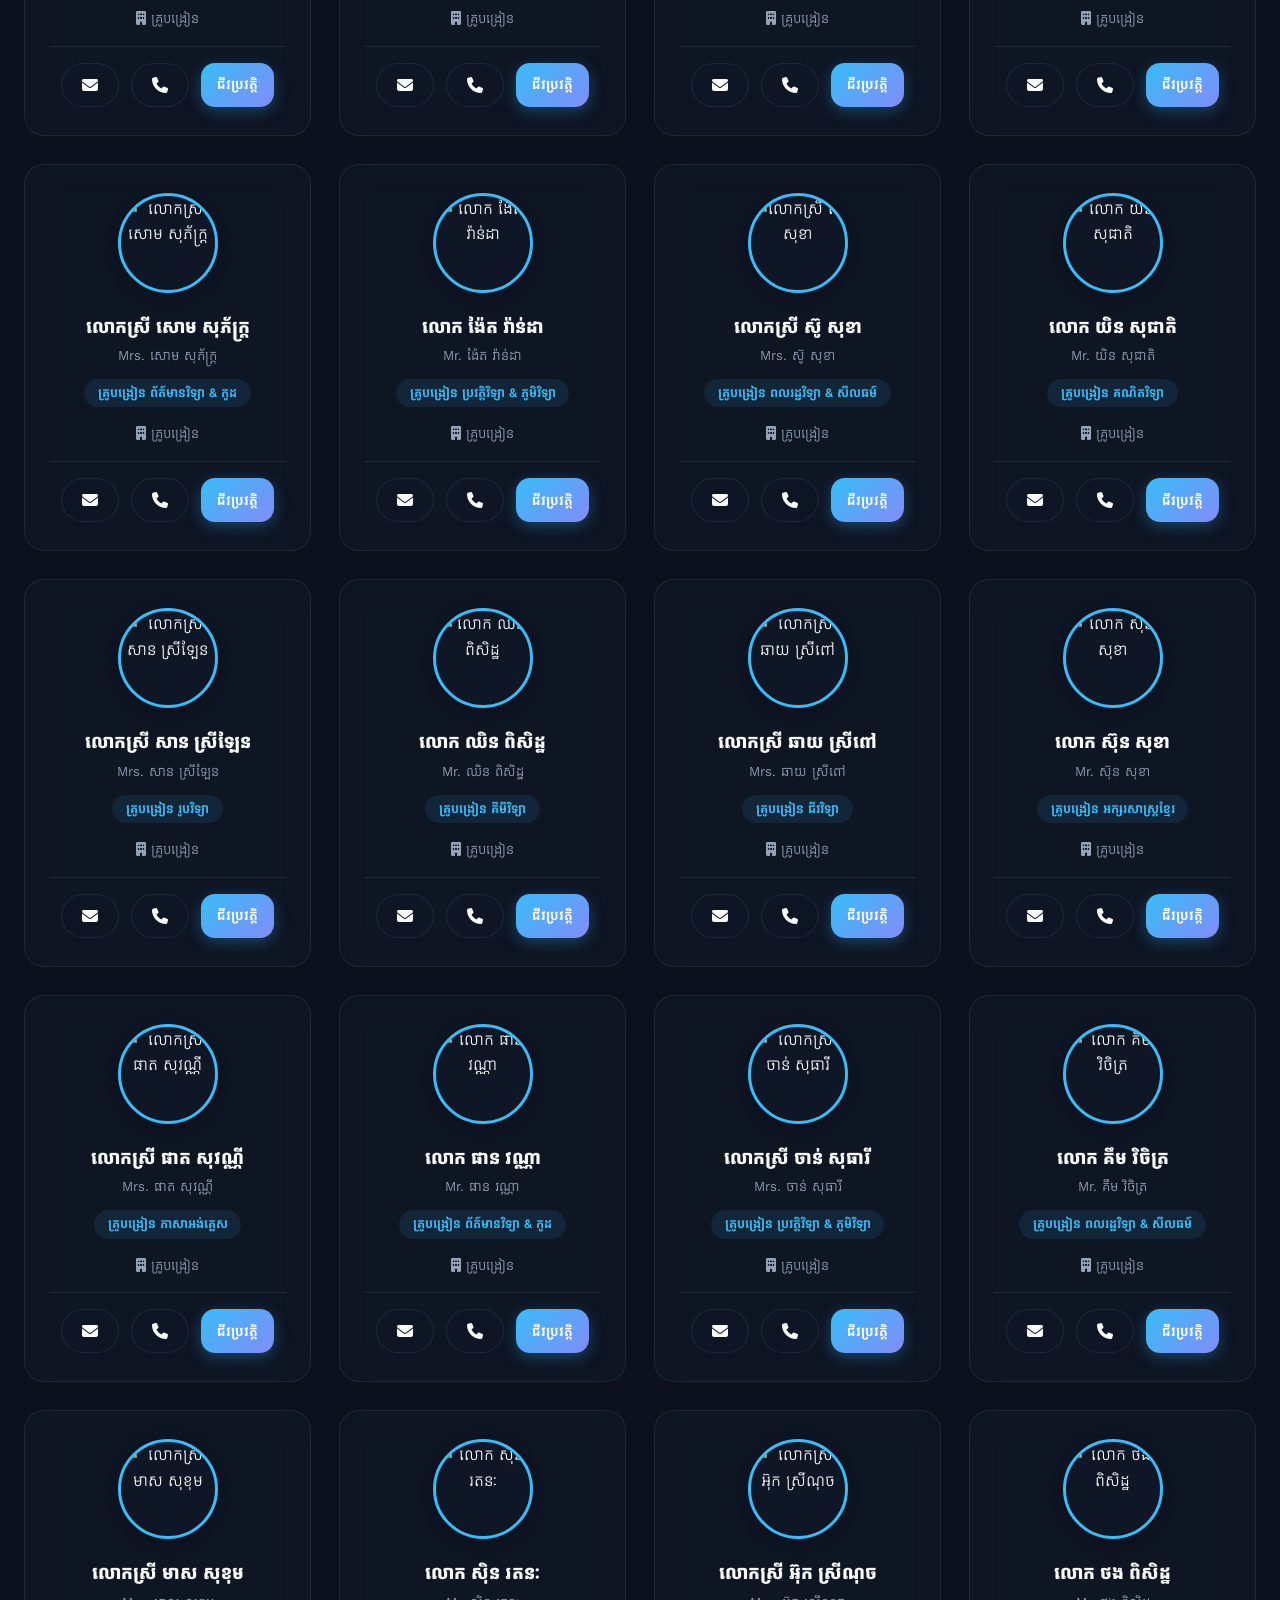
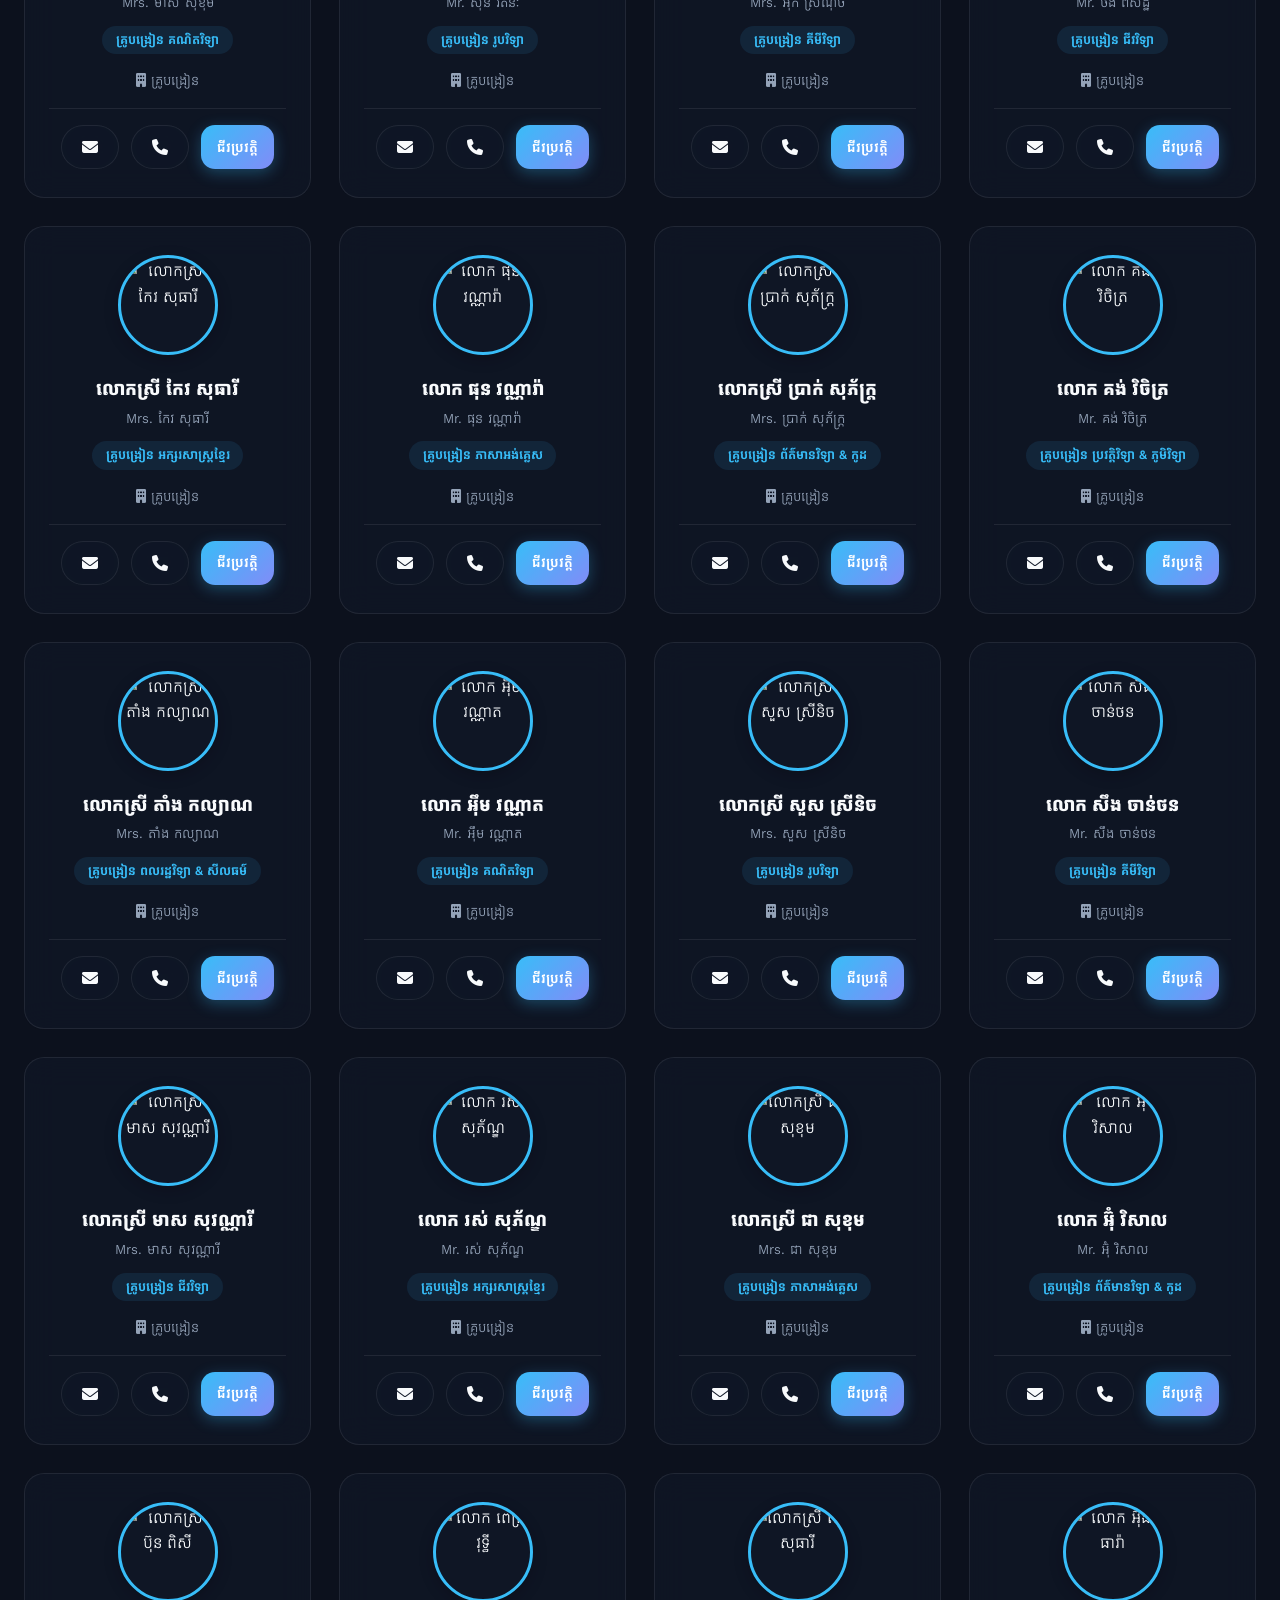
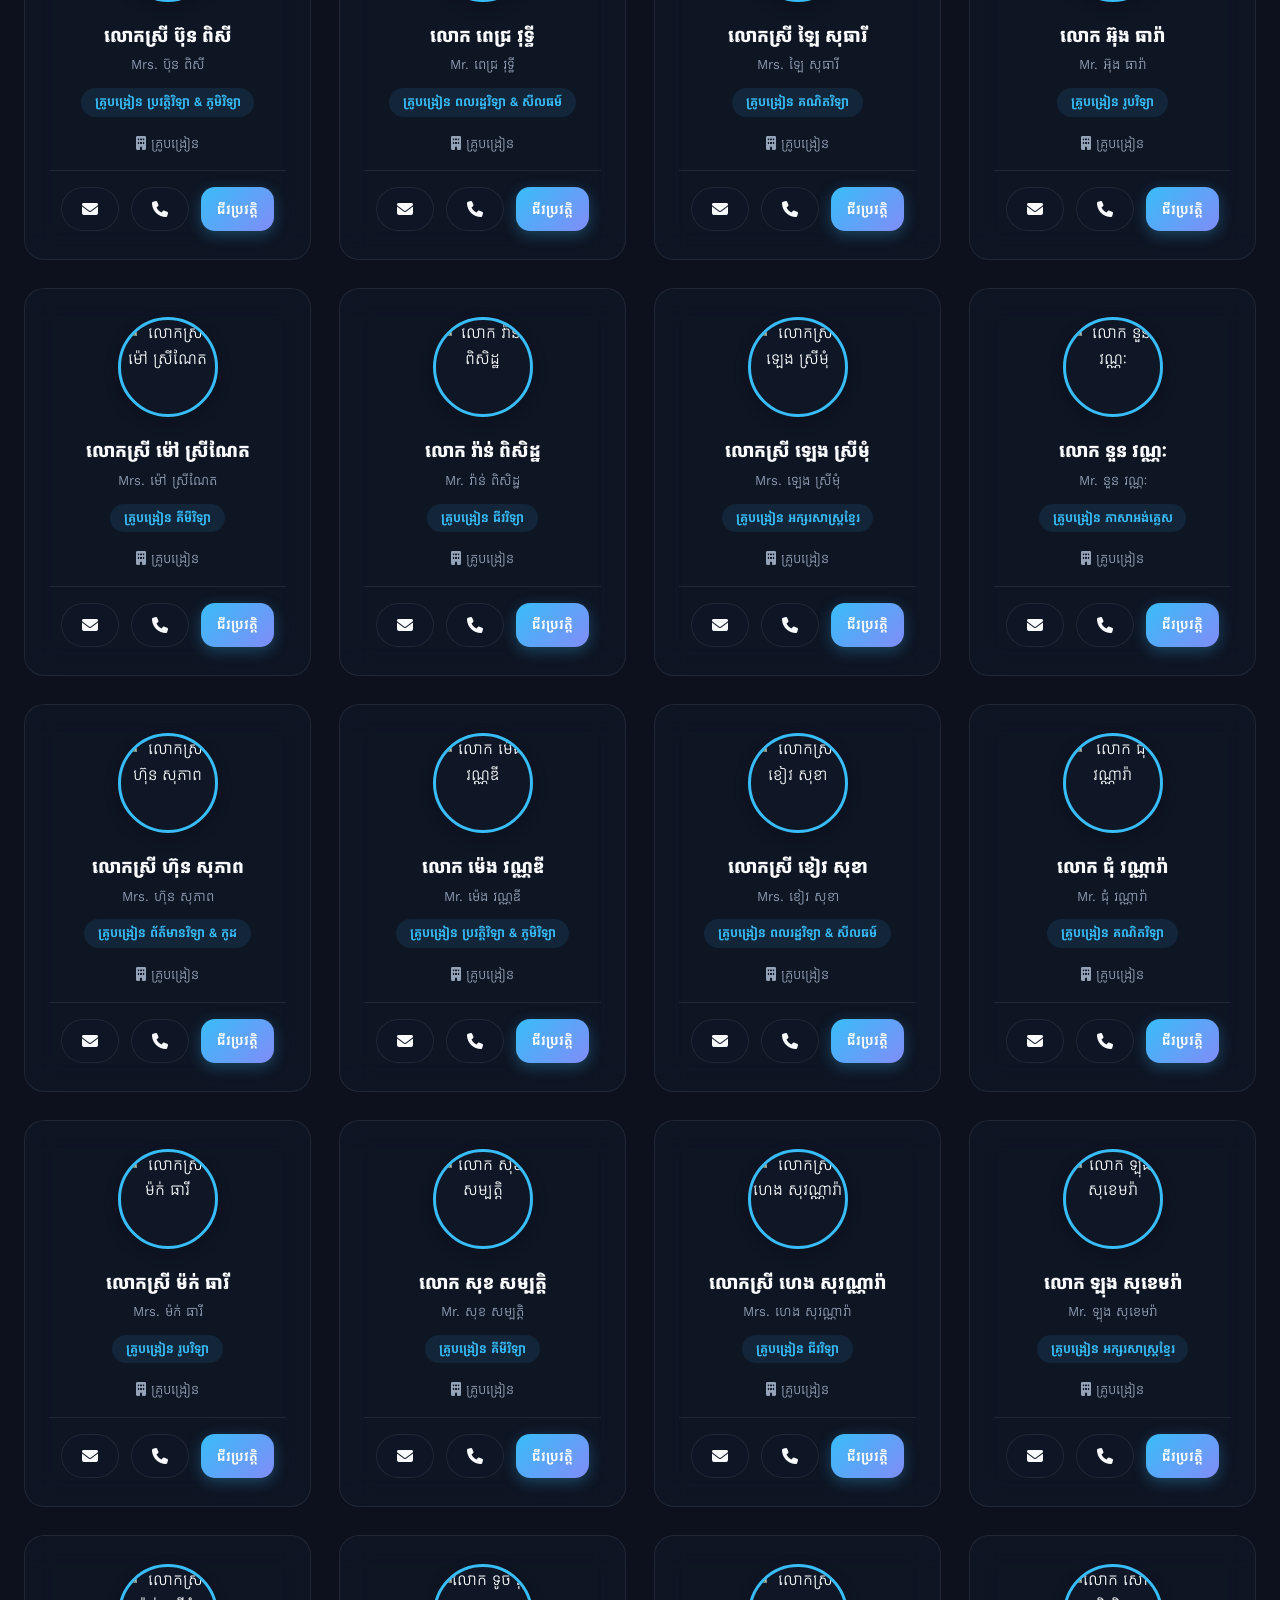
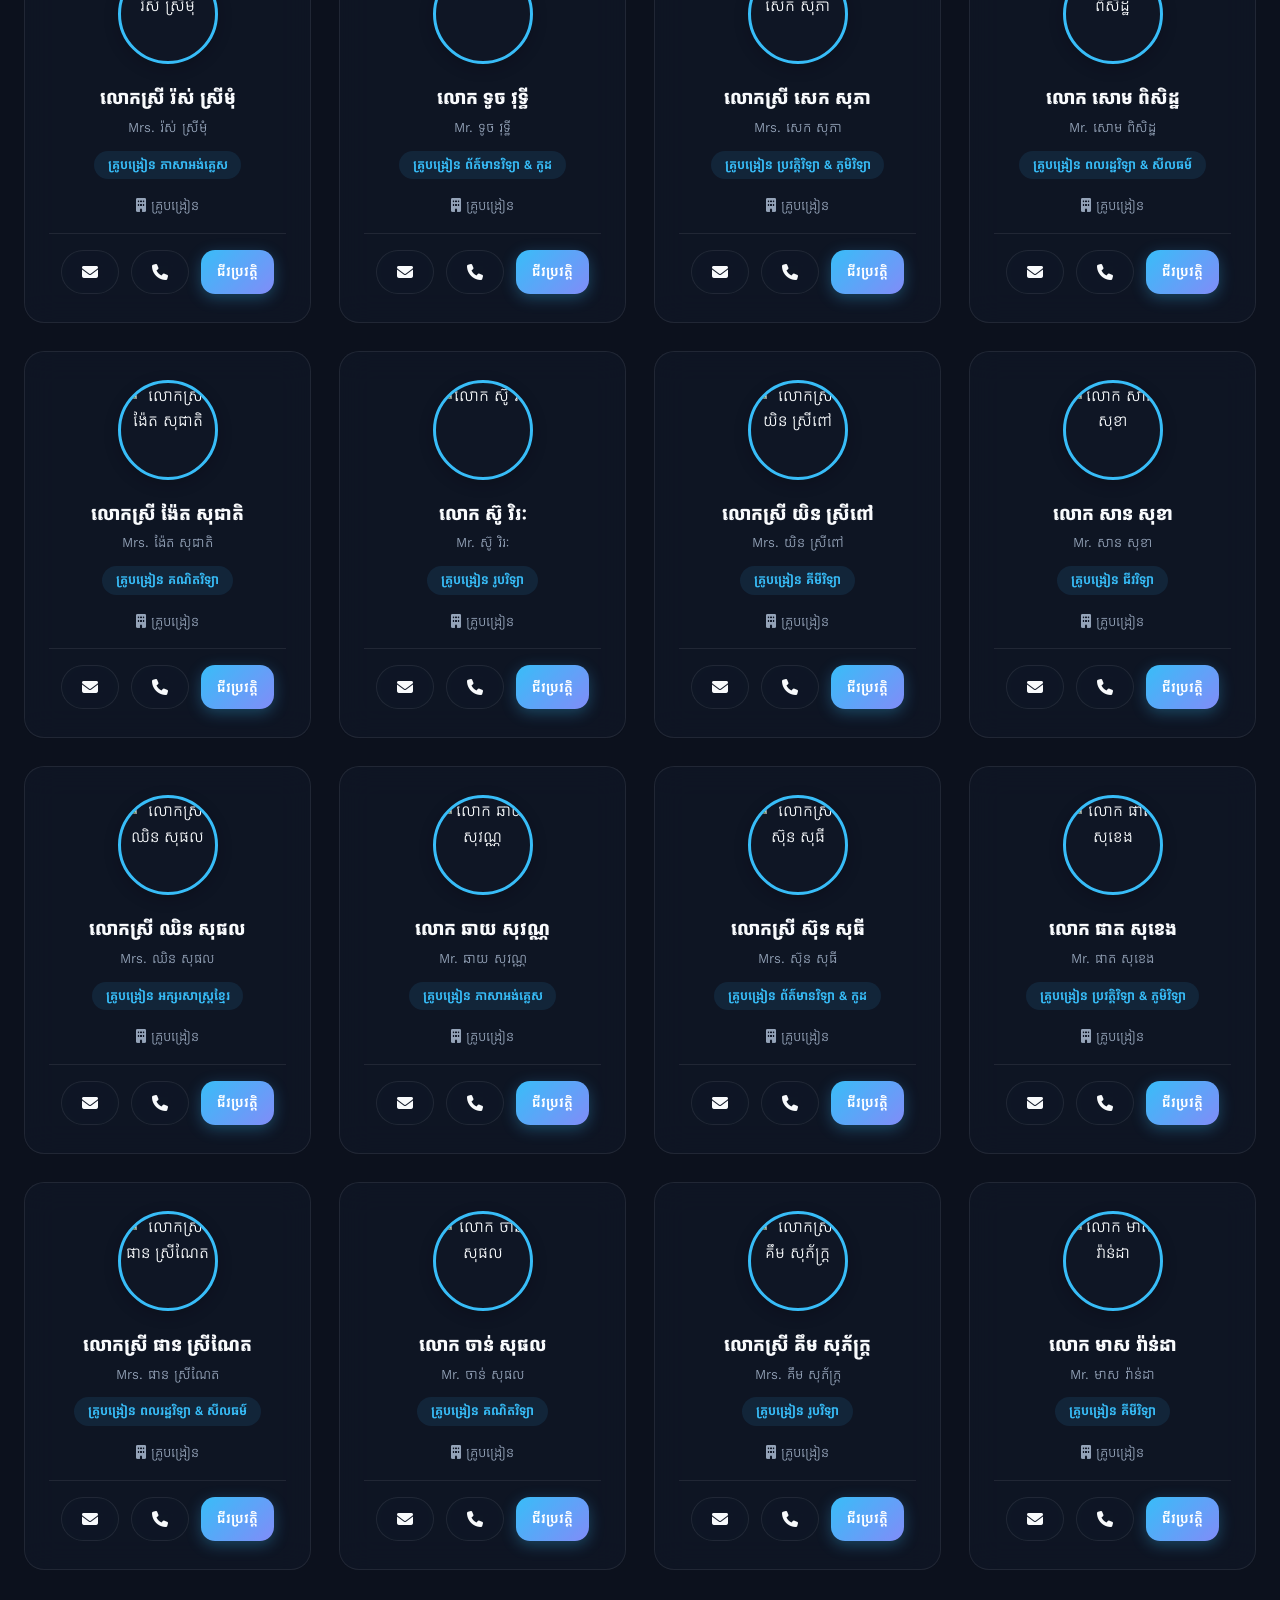
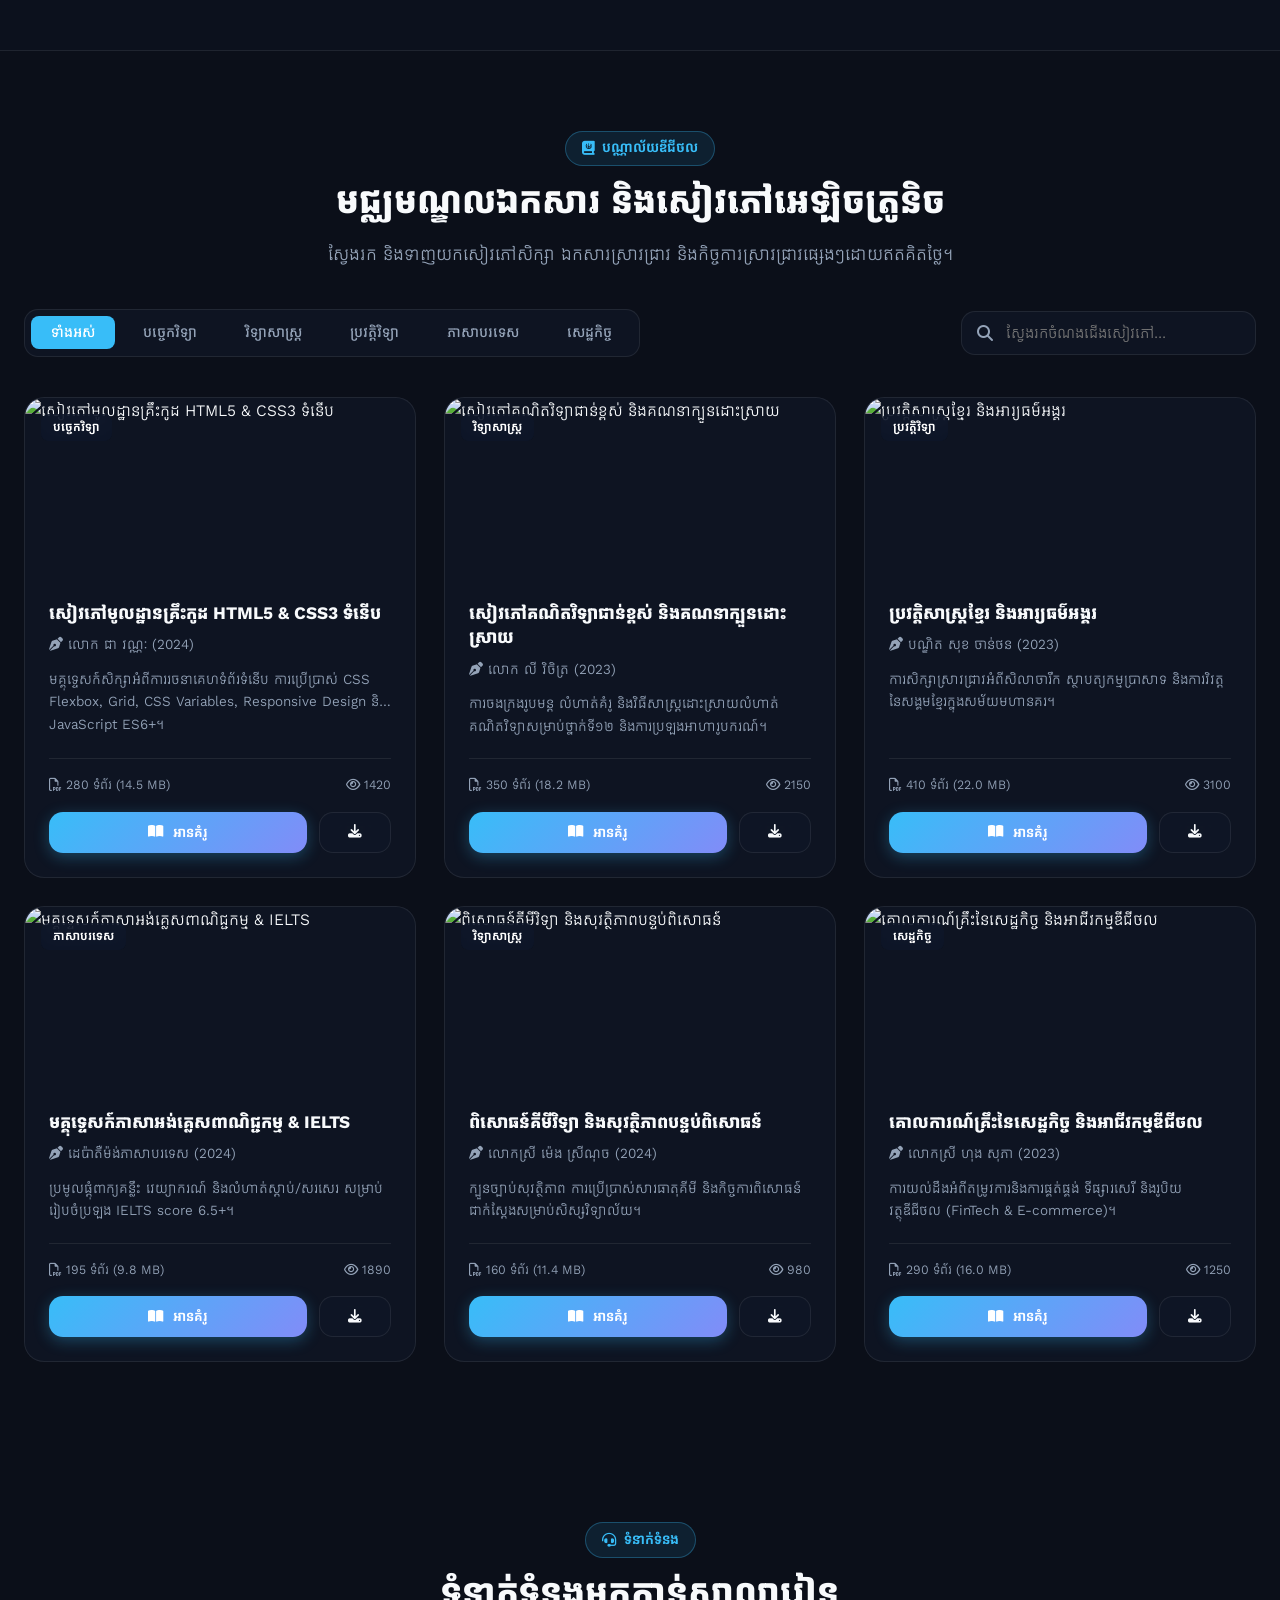
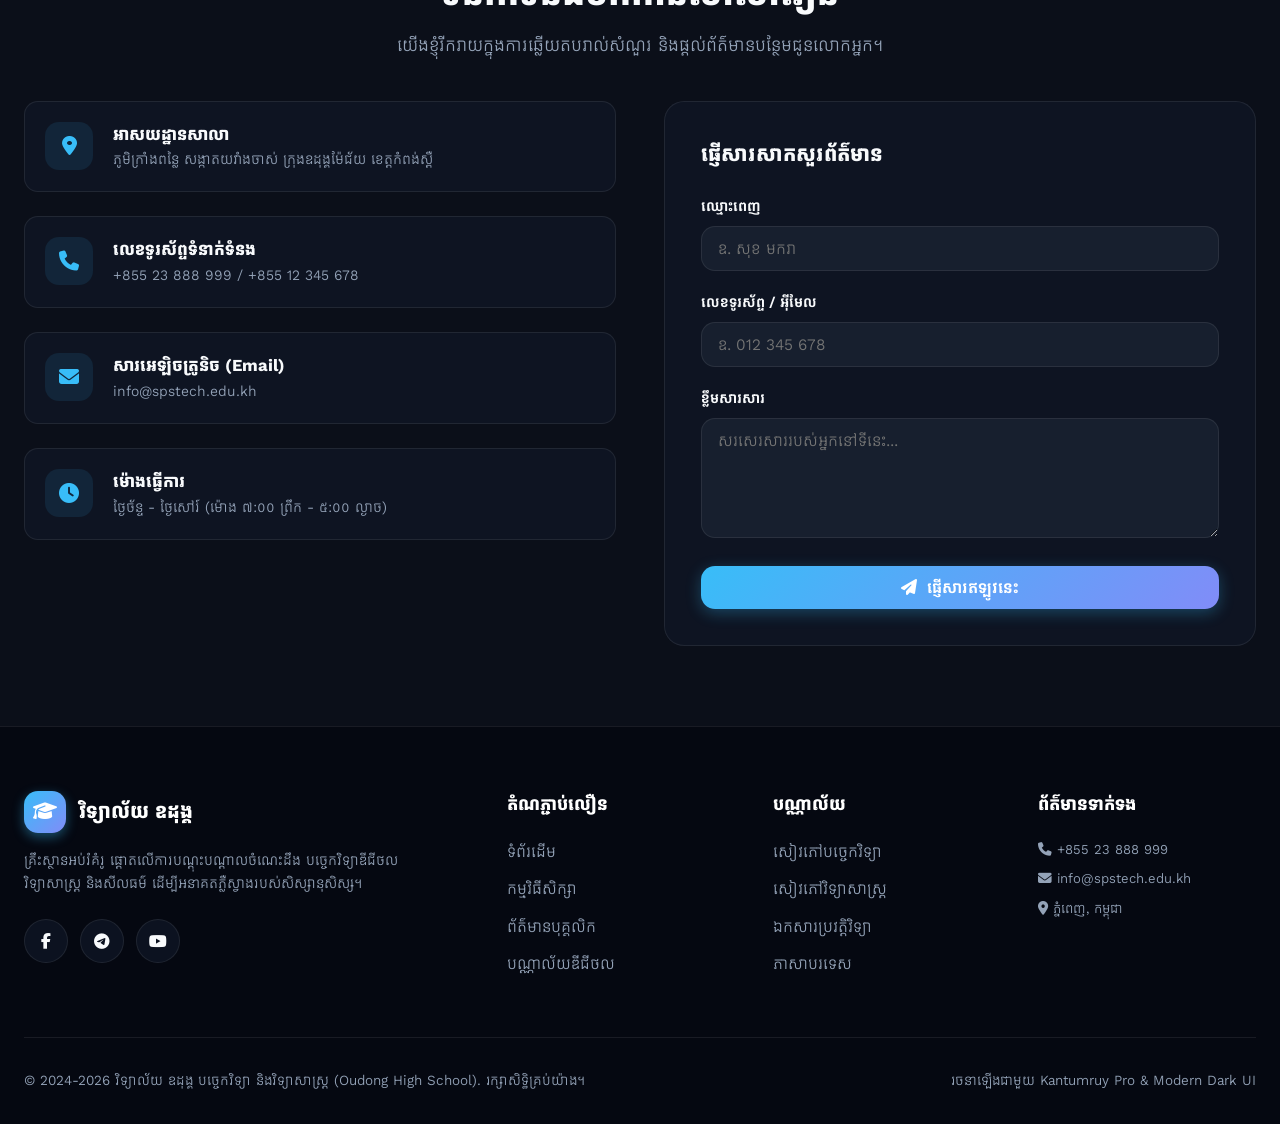
==== commit 3ca56936: "Update UI" ====
--- a/index.html
+++ b/index.html
@@ -1,14 +1,17 @@
 <!DOCTYPE html>
 <html lang="km">
+
 <head>
     <meta charset="UTF-8">
     <meta name="viewport" content="width=device-width, initial-scale=1.0">
-    <title>វិទ្យាល័យ ព្រះសីហនុ បច្ចេកវិទ្យា និងវិទ្យាសាស្ត្រ | SPS-TECH</title>
-    <meta name="description" content="គេហទំព័រសាលារៀនទំនើប បង្ហាញព័ត៌មានសាលា បុគ្គលិក លោកគ្រូអ្នកគ្រូ និងបណ្ណាល័យឌីជីថល">
-    
+    <title>វិទ្យាល័យ ឧដុង្គ បច្ចេកវិទ្យា និងវិទ្យាសាស្ត្រ | Oudong High School</title>
+    <meta name="description"
+        content="គេហទំព័រសាលារៀនទំនើប បង្ហាញព័ត៌មានសាលា បុគ្គលិក លោកគ្រូអ្នកគ្រូ និងបណ្ណាល័យឌីជីថល">
+
     <!-- CSS Stylesheets -->
     <link rel="stylesheet" href="css/styles.css">
 </head>
+
 <body>
 
     <!-- NAVBAR HEADER -->
@@ -19,23 +22,28 @@
                     <i class="fa-solid fa-graduation-cap"></i>
                 </div>
                 <div>
-                    <span style="display: block; font-size: 1.1rem; line-height: 1.2;">វិទ្យាល័យ ព្រះសីហនុ</span>
-                    <span style="font-size: 0.75rem; color: var(--accent-primary); letter-spacing: 1px;">SPS-TECH PORTAL</span>
+                    <span style="display: block; font-size: 1.1rem; line-height: 1.2;">វិទ្យាល័យ ឧដុង្គ</span>
+                    <span style="font-size: 0.75rem; color: var(--accent-primary); letter-spacing: 1px;">Oudong High
+                        School</span>
                 </div>
             </a>
 
             <nav class="nav-menu" id="navMenu">
-                <a href="#hero" class="nav-link active">ដើម</a>
+                <a href="#hero" class="nav-link active">ទំព័រដើម</a>
+                <a href="#news" class="nav-link">ព័ត៌មាន & សកម្មភាព</a>
                 <a href="#programs" class="nav-link">កម្មវិធីសិក្សា</a>
                 <a href="#staff" class="nav-link">បុគ្គលិក</a>
                 <a href="#library" class="nav-link">បណ្ណាល័យ</a>
-                <a href="#news" class="nav-link">ព័ត៌មាន</a>
                 <a href="#contact" class="nav-link">ទំនាក់ទំនង</a>
             </nav>
 
             <div class="nav-actions">
                 <button class="btn-icon theme-toggle" id="themeToggleBtn" title="ប្តូរ Theme Dark/Light">
                     <i class="fa-solid fa-sun"></i>
+                </button>
+                <button class="btn btn-secondary" id="adminUploadNavBtn" style="padding: 0.5rem 1rem; font-size: 0.85rem; display: inline-flex; align-items: center; gap: 0.4rem;" title="Upload ឯកសារ & ព័ត៌មាន">
+                    <i class="fa-solid fa-cloud-arrow-up" style="color: var(--accent-primary);"></i>
+                    <span>គ្រប់គ្រង (Admin)</span>
                 </button>
                 <a href="#library" class="btn btn-primary" style="padding: 0.5rem 1.2rem; font-size: 0.875rem;">
                     <i class="fa-solid fa-book-open"></i> បណ្ណាល័យ
@@ -52,64 +60,18 @@
         <section class="slider-section" id="heroSlider">
             <div class="slider-container">
                 <div class="slider-wrapper" id="sliderWrapper">
-                    <!-- Slide 1 -->
-                    <div class="slide active">
-                        <img src="https://images.unsplash.com/photo-1562774053-701939374585?auto=format&fit=crop&q=80&w=1400" alt="បរិស្ថានសាលារៀន និងបណ្ណាល័យ">
-                        <div class="slide-caption">
-                            <span class="slide-badge"><i class="fa-solid fa-school"></i> វិទ្យាល័យ ព្រះសីហនុ</span>
-                            <h2>បរិស្ថានសាលារៀនទំនើប និងបណ្ណាល័យឌីជីថល</h2>
-                            <p>បំពាក់ដោយឧបករណ៍បច្ចេកវិទ្យា និងធនធានសិក្សាស្រាវជ្រាវសំបូរបែប</p>
-                        </div>
-                    </div>
-                    <!-- Slide 2 -->
-                    <div class="slide">
-                        <img src="https://images.unsplash.com/photo-1531482615713-2afd69097998?auto=format&fit=crop&q=80&w=1400" alt="បន្ទប់ពិសោធន៍បច្ចេកវិទ្យា">
-                        <div class="slide-caption">
-                            <span class="slide-badge"><i class="fa-solid fa-laptop-code"></i> វិទ្យាសាស្ត្រកុំព្យូទ័រ</span>
-                            <h2>បន្ទប់ពិសោធន៍បច្ចេកវិទ្យាកុំព្យូទ័រ និង AI</h2>
-                            <p>រៀនសរសេរកូដ អភិវឌ្ឍន៍កម្មវិធី និងស្វែងយល់ពីបច្ចេកវិទ្យាបញ្ញាសិប្បនិម្មិត</p>
-                        </div>
-                    </div>
-                    <!-- Slide 3 -->
-                    <div class="slide">
-                        <img src="https://images.unsplash.com/photo-1581091226825-a6a2a5aee158?auto=format&fit=crop&q=80&w=1400" alt="ការសិក្សាពិសោធន៍ STEM">
-                        <div class="slide-caption">
-                            <span class="slide-badge"><i class="fa-solid fa-flask-vial"></i> ពិសោធន៍វិទ្យាសាស្ត្រ</span>
-                            <h2>ការសិក្សាពិសោធន៍វិទ្យាសាស្ត្រ និង STEM</h2>
-                            <p>អនុវត្តន៍ការពិសោធន៍ជាក់ស្តែងក្នុងបន្ទប់ពិសោធន៍គីមី រូបវិទ្យា និងជីវវិទ្យា</p>
-                        </div>
-                    </div>
-                    <!-- Slide 4 -->
-                    <div class="slide">
-                        <img src="https://images.unsplash.com/photo-1523240795612-9a054b0db644?auto=format&fit=crop&q=80&w=1400" alt="ការបណ្តុះបណ្តាលសិស្ស">
-                        <div class="slide-caption">
-                            <span class="slide-badge"><i class="fa-solid fa-user-graduate"></i> ការអប់រំគុណភាព</span>
-                            <h2>ការបណ្តុះបណ្តាលសិស្សានុសិស្សប្រកបដោយគុណភាព</h2>
-                            <p>បង្កើតអនាគតដ៏ភ្លឺស្វាងសម្រាប់សិស្សានុសិស្សគ្រប់រូប</p>
-                        </div>
-                    </div>
-                    <!-- Slide 5 -->
-                    <div class="slide">
-                        <img src="https://images.unsplash.com/photo-1546519638-68e109498ffc?auto=format&fit=crop&q=80&w=1400" alt="សកម្មភាពកីឡា">
-                        <div class="slide-caption">
-                            <span class="slide-badge"><i class="fa-solid fa-volleyball"></i> សកម្មភាពក្រៅម៉ោង</span>
-                            <h2>សកម្មភាពកីឡា និងការអភិវឌ្ឍសមត្ថភាពចម្រុះ</h2>
-                            <p>លើកកម្ពស់សុខភាពមាំមួន និងស្មារតីសាមគ្គីភាពក្នុងចំណោមសិស្សានុសិស្ស</p>
-                        </div>
-                    </div>
+                    <!-- Dynamic rendering via JS from schoolData.slides -->
                 </div>
 
                 <!-- Slider Controls -->
-                <button class="slider-btn prev-btn" id="prevSlideBtn" aria-label="រូបភាពមុន"><i class="fa-solid fa-chevron-left"></i></button>
-                <button class="slider-btn next-btn" id="nextSlideBtn" aria-label="រូបភាពបន្ទាប់"><i class="fa-solid fa-chevron-right"></i></button>
+                <button class="slider-btn prev-btn" id="prevSlideBtn" aria-label="រូបភាពមុន"><i
+                        class="fa-solid fa-chevron-left"></i></button>
+                <button class="slider-btn next-btn" id="nextSlideBtn" aria-label="រូបភាពបន្ទាប់"><i
+                        class="fa-solid fa-chevron-right"></i></button>
 
                 <!-- Slider Indicators / Dots -->
                 <div class="slider-dots" id="sliderDots">
-                    <span class="dot active" data-index="0"></span>
-                    <span class="dot" data-index="1"></span>
-                    <span class="dot" data-index="2"></span>
-                    <span class="dot" data-index="3"></span>
-                    <span class="dot" data-index="4"></span>
+                    <!-- Dynamic rendering via JS -->
                 </div>
             </div>
         </section>
@@ -127,7 +89,8 @@
                             បណ្ដុះបណ្ដាល <span class="text-gradient">បច្ចេកវិទ្យា</span> និងវិទ្យាសាស្ត្រដើម្បីអនាគត
                         </h1>
                         <p class="hero-sub">
-                            ផ្ដល់ជូននូវការអប់រំកម្រិតស្តង់ដារ បំពាក់ដោយបន្ទប់ពិសោធន៍ទំនើប បណ្ណាល័យឌីជីថល និងគ្រូបង្រៀនដែលមានបទពិសោធន៍ខ្ពស់។
+                            ផ្ដល់ជូននូវការអប់រំកម្រិតស្តង់ដារ បំពាក់ដោយបន្ទប់ពិសោធន៍ទំនើប បណ្ណាល័យឌីជីថល
+                            និងគ្រូបង្រៀនដែលមានបទពិសោធន៍ខ្ពស់។
                         </p>
 
                         <div class="hero-buttons">
@@ -162,20 +125,68 @@
 
                     <div class="hero-visual">
                         <div class="hero-image-card">
-                            <img src="https://images.unsplash.com/photo-1523240795612-9a054b0db644?auto=format&fit=crop&q=80&w=800" alt="សកម្មភាពសិក្សាក្នុងសាលា">
+                            <img id="heroVisualImg" src="https://images.unsplash.com/photo-1523240795612-9a054b0db644?auto=format&fit=crop&q=80&w=800"
+                                alt="សកម្មភាពសិក្សាក្នុងសាលា">
+                            
+                            <!-- QUICK ADMIN CHANGE HERO IMAGE BUTTON -->
+                            <button type="button" class="btn-change-hero-img" id="quickChangeHeroBtn" title="ផ្លាស់ប្តូររូបភាព Hero (Admin)">
+                                <i class="fa-solid fa-camera"></i> ផ្លាស់ប្តូររូបភាព
+                            </button>
+
                             <div class="hero-card-overlay">
-                                <div style="display: flex; align-items: center; gap: 0.8rem;">
-                                    <div style="width: 40px; height: 40px; border-radius: 50%; background: var(--accent-emerald); display: flex; align-items: center; justify-content: center; color: white;">
-                                        <i class="fa-solid fa-award"></i>
+                                <div style="display: flex; align-items: center; justify-content: space-between; gap: 0.8rem; width: 100%;">
+                                    <div style="display: flex; align-items: center; gap: 0.75rem;">
+                                        <div style="width: 44px; height: 44px; border-radius: 50%; background: linear-gradient(135deg, #10b981, #059669); display: flex; align-items: center; justify-content: center; color: white; font-size: 1.15rem; flex-shrink: 0; box-shadow: 0 4px 12px rgba(16, 185, 129, 0.4);">
+                                            <i class="fa-solid fa-bullhorn"></i>
+                                        </div>
+                                        <div>
+                                            <div style="display: flex; align-items: center; gap: 0.4rem; margin-bottom: 0.2rem;">
+                                                <span style="background: rgba(16, 185, 129, 0.2); color: #10b981; border: 1px solid rgba(16, 185, 129, 0.4); font-size: 0.72rem; font-weight: 700; padding: 0.15rem 0.55rem; border-radius: 12px; display: inline-flex; align-items: center; gap: 0.35rem;">
+                                                    <i class="fa-solid fa-circle" style="font-size: 0.45rem; color: #10b981;"></i> ដំណឹងថ្មីៗ & សកម្មភាពសាលា
+                                                </span>
+                                            </div>
+                                            <div style="font-weight: 700; font-size: 0.95rem; line-height: 1.3;">សាលារៀនឆ្នើមថ្នាក់ជាតិ ឆ្នាំ២០២៦</div>
+                                            <div style="font-size: 0.78rem; color: var(--text-muted);">ទទួលស្គាល់ដោយក្រសួងអប់រំ យុវជន និងកីឡា</div>
+                                        </div>
                                     </div>
-                                    <div>
-                                        <div style="font-weight: 700; font-size: 0.95rem;">សាលារៀនឆ្នើមថ្នាក់ជាតិ 2024</div>
-                                        <div style="font-size: 0.8rem; color: var(--text-muted);">ទទួលស្គាល់ដោយក្រសួងអប់រំ យុវជន និងកីឡា</div>
-                                    </div>
+                                    <a href="#news" class="btn btn-primary" style="padding: 0.45rem 0.9rem; font-size: 0.8rem; white-space: nowrap; border-radius: 20px;">
+                                        មើលដំណឹង <i class="fa-solid fa-arrow-down ms-1"></i>
+                                    </a>
                                 </div>
                             </div>
                         </div>
                     </div>
+                </div>
+            </div>
+        </section>
+
+        <!-- NEWS SECTION -->
+        <section class="news-section" id="news">
+            <div class="container">
+                <div class="text-center">
+                    <span class="section-tag"><i class="fa-solid fa-newspaper"></i> ព័ត៌មាន និងព្រឹត្តិការណ៍</span>
+                    <h2 class="section-title">ដំណឹងថ្មីៗ និងសកម្មភាពសាលា</h2>
+                    <p class="section-desc">តាមដានព័ត៌មាន ការប្រកាស ជ័យលាភី និងសកម្មភាពសំខាន់ៗរបស់វិទ្យាល័យ ​ឧដុង្គ។</p>
+                </div>
+
+                <!-- NEWS FILTER & SEARCH BAR -->
+                <div class="filter-bar">
+                    <div class="category-tabs" id="newsTabs">
+                        <button class="tab-btn active" data-newscat="all">ទាំងអស់</button>
+                        <button class="tab-btn" data-newscat="ការចុះឈ្មោះ">ការចុះឈ្មោះ</button>
+                        <button class="tab-btn" data-newscat="ជ័យលាភី">ជ័យលាភី & ពានរង្វាន់</button>
+                        <button class="tab-btn" data-newscat="ព្រឹត្តិការណ៍">ព្រឹត្តិការណ៍សាលា</button>
+                        <button class="tab-btn" data-newscat="ជូនដំណឹង">ការជូនដំណឹង</button>
+                    </div>
+
+                    <div class="search-box">
+                        <i class="fa-solid fa-magnifying-glass"></i>
+                        <input type="text" id="newsSearchInput" placeholder="ស្វែងរកព័ត៌មាន ឬសកម្មភាពសាលា...">
+                    </div>
+                </div>
+
+                <div class="news-grid" id="newsGrid">
+                    <!-- Dynamic rendering via JS -->
                 </div>
             </div>
         </section>
@@ -186,7 +197,8 @@
                 <div class="text-center">
                     <span class="section-tag"><i class="fa-solid fa-book-open-reader"></i> កម្មវិធីសិក្សា</span>
                     <h2 class="section-title">កម្មវិធីអប់រំបច្ចេកវិទ្យា និងវិទ្យាសាស្ត្រទំនើប</h2>
-                    <p class="section-desc">រៀបចំឡើងដើម្បីកសាងគ្រឹះយ៉ាងរឹងមាំសម្រាប់សិស្សានុសិស្ស ក្នុងការបន្តការសិក្សាថ្នាក់ឧត្តមសិក្សា និងអាជីពនាពេលអនាគត។</p>
+                    <p class="section-desc">រៀបចំឡើងដើម្បីកសាងគ្រឹះយ៉ាងរឹងមាំសម្រាប់សិស្សានុសិស្ស
+                        ក្នុងការបន្តការសិក្សាថ្នាក់ឧត្តមសិក្សា និងអាជីពនាពេលអនាគត។</p>
                 </div>
 
                 <div class="programs-grid" id="programsGrid">
@@ -201,7 +213,8 @@
                 <div class="text-center">
                     <span class="section-tag"><i class="fa-solid fa-users"></i> បុគ្គលិក និងលោកគ្រូ-អ្នកគ្រូ</span>
                     <h2 class="section-title">ព័ត៌មានថ្នាក់ដឹកនាំ និងលោកគ្រូ-អ្នកគ្រូ</h2>
-                    <p class="section-desc">ជួបជាមួយក្រុមការងារ និងគណៈគ្រប់គ្រងដែលមានសមត្ថភាព ជំនាញ និងការប្តេជ្ញាចិត្តខ្ពស់ក្នុងការអប់រំ។</p>
+                    <p class="section-desc">ជួបជាមួយក្រុមការងារ និងគណៈគ្រប់គ្រងដែលមានសមត្ថភាព ជំនាញ
+                        និងការប្តេជ្ញាចិត្តខ្ពស់ក្នុងការអប់រំ។</p>
                 </div>
 
                 <!-- FILTER & SEARCH BAR -->
@@ -209,7 +222,48 @@
                     <div class="category-tabs" id="staffTabs">
                         <button class="tab-btn active" data-dept="all">ទាំងអស់</button>
                         <button class="tab-btn" data-dept="leadership">ថ្នាក់ដឹកនាំ</button>
-                        <button class="tab-btn" data-dept="teaching">គ្រូបង្រៀន</button>
+                        
+                        <!-- Teacher Subject Dropdown Tab -->
+                        <div class="tab-dropdown" id="teacherDropdown">
+                            <button class="tab-btn tab-dropdown-btn" data-dept="teaching" id="teacherTabBtn">
+                                <span id="teacherTabLabel">គ្រូបង្រៀន</span>
+                                <i class="fa-solid fa-chevron-down ms-1" style="font-size: 0.75rem; margin-left: 0.3rem;"></i>
+                            </button>
+                            <div class="dropdown-menu" id="teacherDropdownMenu">
+                                <a href="javascript:void(0)" class="dropdown-item active" data-subject="all">
+                                    <i class="fa-solid fa-users me-2"></i> គ្រូបង្រៀនទាំងអស់ (៦៥នាក់)
+                                </a>
+                                <div class="dropdown-divider"></div>
+                                <a href="javascript:void(0)" class="dropdown-item" data-subject="គណិតវិទ្យា">
+                                    <i class="fa-solid fa-calculator me-2"></i> គណិតវិទ្យា
+                                </a>
+                                <a href="javascript:void(0)" class="dropdown-item" data-subject="រូបវិទ្យា">
+                                    <i class="fa-solid fa-atom me-2"></i> រូបវិទ្យា
+                                </a>
+                                <a href="javascript:void(0)" class="dropdown-item" data-subject="គីមីវិទ្យា">
+                                    <i class="fa-solid fa-flask me-2"></i> គីមីវិទ្យា
+                                </a>
+                                <a href="javascript:void(0)" class="dropdown-item" data-subject="ជីវវិទ្យា">
+                                    <i class="fa-solid fa-dna me-2"></i> ជីវវិទ្យា
+                                </a>
+                                <a href="javascript:void(0)" class="dropdown-item" data-subject="អក្សរសាស្ត្រខ្មែរ">
+                                    <i class="fa-solid fa-book me-2"></i> អក្សរសាស្ត្រខ្មែរ
+                                </a>
+                                <a href="javascript:void(0)" class="dropdown-item" data-subject="ភាសាអង់គ្លេស">
+                                    <i class="fa-solid fa-language me-2"></i> ភាសាអង់គ្លេស
+                                </a>
+                                <a href="javascript:void(0)" class="dropdown-item" data-subject="ព័ត៌មានវិទ្យា">
+                                    <i class="fa-solid fa-laptop-code me-2"></i> ព័ត៌មានវិទ្យា & កូដ
+                                </a>
+                                <a href="javascript:void(0)" class="dropdown-item" data-subject="ប្រវត្តិវិទ្យា">
+                                    <i class="fa-solid fa-landmark me-2"></i> ប្រវត្តិវិទ្យា & ភូមិវិទ្យា
+                                </a>
+                                <a href="javascript:void(0)" class="dropdown-item" data-subject="ពលរដ្ឋវិទ្យា">
+                                    <i class="fa-solid fa-scale-balanced me-2"></i> ពលរដ្ឋវិទ្យា & សីលធម៌
+                                </a>
+                            </div>
+                        </div>
+
                         <button class="tab-btn" data-dept="admin">រដ្ឋបាល</button>
                         <button class="tab-btn" data-dept="library">IT & បណ្ណាល័យ</button>
                     </div>
@@ -233,7 +287,8 @@
                 <div class="text-center">
                     <span class="section-tag"><i class="fa-solid fa-book-journal-whills"></i> បណ្ណាល័យឌីជីថល</span>
                     <h2 class="section-title">មជ្ឈមណ្ឌលឯកសារ និងសៀវភៅអេឡិចត្រូនិច</h2>
-                    <p class="section-desc">ស្វែងរក និងទាញយកសៀវភៅសិក្សា ឯកសារស្រាវជ្រាវ និងកិច្ចការស្រាវជ្រាវផ្សេងៗដោយឥតគិតថ្លៃ។</p>
+                    <p class="section-desc">ស្វែងរក និងទាញយកសៀវភៅសិក្សា ឯកសារស្រាវជ្រាវ
+                        និងកិច្ចការស្រាវជ្រាវផ្សេងៗដោយឥតគិតថ្លៃ។</p>
                 </div>
 
                 <!-- FILTER & SEARCH BAR -->
@@ -260,21 +315,6 @@
             </div>
         </section>
 
-        <!-- NEWS SECTION -->
-        <section class="news-section" id="news">
-            <div class="container">
-                <div class="text-center">
-                    <span class="section-tag"><i class="fa-solid fa-newspaper"></i> ព័ត៌មាន និងព្រឹត្តិការណ៍</span>
-                    <h2 class="section-title">ដំណឹងថ្មីៗ និងសកម្មភាពសាលា</h2>
-                    <p class="section-desc">តាមដានព័ត៌មាន ការប្រកាស និងសកម្មភាពសំខាន់ៗរបស់វិទ្យាល័យ ព្រះសីហនុ។</p>
-                </div>
-
-                <div class="news-grid" id="newsGrid">
-                    <!-- Dynamic rendering via JS -->
-                </div>
-            </div>
-        </section>
-
         <!-- CONTACT SECTION -->
         <section class="contact-section" id="contact">
             <div class="container">
@@ -290,7 +330,8 @@
                             <div class="info-icon"><i class="fa-solid fa-location-dot"></i></div>
                             <div>
                                 <h4 style="font-weight: 700; font-size: 1.05rem;">អាសយដ្ឋានសាលា</h4>
-                                <p style="color: var(--text-muted); font-size: 0.9rem;">មហាវិថីព្រះនរោត្តម សង្កាត់ទន្លេបាសាក់ ខណ្ឌចំការមន រាជធានីភ្នំពេញ</p>
+                                <p style="color: var(--text-muted); font-size: 0.9rem;">ភូមិក្រាំងពន្លៃ សង្កាតយវាំងចាស់
+                                    ក្រុងឧដុង្គម៉ែជ័យ ខេត្តកំពង់ស្ពឺ</p>
                             </div>
                         </div>
 
@@ -298,7 +339,8 @@
                             <div class="info-icon"><i class="fa-solid fa-phone"></i></div>
                             <div>
                                 <h4 style="font-weight: 700; font-size: 1.05rem;">លេខទូរស័ព្ទទំនាក់ទំនង</h4>
-                                <p style="color: var(--text-muted); font-size: 0.9rem;">+855 23 888 999 / +855 12 345 678</p>
+                                <p style="color: var(--text-muted); font-size: 0.9rem;">+855 23 888 999 / +855 12 345
+                                    678</p>
                             </div>
                         </div>
 
@@ -314,24 +356,28 @@
                             <div class="info-icon"><i class="fa-solid fa-clock"></i></div>
                             <div>
                                 <h4 style="font-weight: 700; font-size: 1.05rem;">ម៉ោងធ្វើការ</h4>
-                                <p style="color: var(--text-muted); font-size: 0.9rem;">ថ្ងៃច័ន្ទ - ថ្ងៃសៅរ៍ (ម៉ោង ៧:០០ ព្រឹក - ៥:០០ ល្ងាច)</p>
+                                <p style="color: var(--text-muted); font-size: 0.9rem;">ថ្ងៃច័ន្ទ - ថ្ងៃសៅរ៍ (ម៉ោង ៧:០០
+                                    ព្រឹក - ៥:០០ ល្ងាច)</p>
                             </div>
                         </div>
                     </div>
 
                     <form class="contact-form" id="contactForm">
-                        <h3 style="font-size: 1.3rem; font-weight: 700; margin-bottom: 1.5rem;">ផ្ញើសារសាកសួរព័ត៌មាន</h3>
+                        <h3 style="font-size: 1.3rem; font-weight: 700; margin-bottom: 1.5rem;">ផ្ញើសារសាកសួរព័ត៌មាន
+                        </h3>
                         <div class="form-group">
                             <label for="contactName">ឈ្មោះពេញ</label>
                             <input type="text" id="contactName" class="form-control" placeholder="ឧ. សុខ មករា" required>
                         </div>
                         <div class="form-group">
                             <label for="contactPhone">លេខទូរស័ព្ទ / អ៊ីមែល</label>
-                            <input type="text" id="contactPhone" class="form-control" placeholder="ឧ. 012 345 678" required>
+                            <input type="text" id="contactPhone" class="form-control" placeholder="ឧ. 012 345 678"
+                                required>
                         </div>
                         <div class="form-group">
                             <label for="contactMsg">ខ្លឹមសារសារ</label>
-                            <textarea id="contactMsg" class="form-control" placeholder="សរសេរសាររបស់អ្នកនៅទីនេះ..." required></textarea>
+                            <textarea id="contactMsg" class="form-control" placeholder="សរសេរសាររបស់អ្នកនៅទីនេះ..."
+                                required></textarea>
                         </div>
                         <button type="submit" class="btn btn-primary" style="width: 100%;">
                             <i class="fa-solid fa-paper-plane"></i> ផ្ញើសារឥឡូវនេះ
@@ -349,10 +395,11 @@
                 <div>
                     <div class="nav-brand" style="margin-bottom: 1rem;">
                         <div class="logo-icon"><i class="fa-solid fa-graduation-cap"></i></div>
-                        <span style="color: white; font-weight: 700;">វិទ្យាល័យ ព្រះសីហនុ</span>
+                        <span style="color: white; font-weight: 700;">វិទ្យាល័យ ឧដុង្គ</span>
                     </div>
                     <p style="font-size: 0.9rem; line-height: 1.6; margin-bottom: 1.5rem;">
-                        គ្រឹះស្ថានអប់រំគំរូ ផ្តោតលើការបណ្តុះបណ្តាលចំណេះដឹង បច្ចេកវិទ្យាឌីជីថល វិទ្យាសាស្ត្រ និងសីលធម៌ ដើម្បីអនាគតភ្លឺស្វាងរបស់សិស្សានុសិស្ស។
+                        គ្រឹះស្ថានអប់រំគំរូ ផ្តោតលើការបណ្តុះបណ្តាលចំណេះដឹង បច្ចេកវិទ្យាឌីជីថល វិទ្យាសាស្ត្រ និងសីលធម៌
+                        ដើម្បីអនាគតភ្លឺស្វាងរបស់សិស្សានុសិស្ស។
                     </p>
                     <div style="display: flex; gap: 0.75rem;">
                         <a href="#" class="btn-icon" title="Facebook"><i class="fa-brands fa-facebook-f"></i></a>
@@ -383,14 +430,18 @@
 
                 <div>
                     <h4 class="footer-title">ព័ត៌មានទាក់ទង</h4>
-                    <p style="font-size: 0.85rem; margin-bottom: 0.5rem;"><i class="fa-solid fa-phone me-1"></i> +855 23 888 999</p>
-                    <p style="font-size: 0.85rem; margin-bottom: 0.5rem;"><i class="fa-solid fa-envelope me-1"></i> info@spstech.edu.kh</p>
+                    <p style="font-size: 0.85rem; margin-bottom: 0.5rem;"><i class="fa-solid fa-phone me-1"></i> +855 23
+                        888 999</p>
+                    <p style="font-size: 0.85rem; margin-bottom: 0.5rem;"><i class="fa-solid fa-envelope me-1"></i>
+                        info@spstech.edu.kh</p>
                     <p style="font-size: 0.85rem;"><i class="fa-solid fa-location-dot me-1"></i> ភ្នំពេញ, កម្ពុជា</p>
                 </div>
             </div>
 
             <div class="footer-bottom">
-                <div>© 2024-2026 វិទ្យាល័យ ព្រះសីហនុ បច្ចេកវិទ្យា និងវិទ្យាសាស្ត្រ (SPS-TECH). រក្សាសិទ្ធិគ្រប់យ៉ាង។</div>
+                <div>© 2024-2026 វិទ្យាល័យ ​ឧដុង្គ បច្ចេកវិទ្យា និងវិទ្យាសាស្ត្រ (Oudong High School).
+                    រក្សាសិទ្ធិគ្រប់យ៉ាង។
+                </div>
                 <div>រចនាឡើងជាមួយ Kantumruy Pro & Modern Dark UI</div>
             </div>
         </div>
@@ -409,8 +460,246 @@
         </div>
     </div>
 
+    <!-- ADMIN UPLOAD MODAL DIALOG -->
+    <div class="modal-overlay" id="adminUploadModal">
+        <div class="modal-container" style="max-width: 650px;">
+            <div class="modal-header">
+                <div style="display: flex; align-items: center; gap: 0.75rem;">
+                    <div style="width: 38px; height: 38px; border-radius: 50%; background: var(--accent-primary); display: flex; align-items: center; justify-content: center; color: white; font-size: 1.1rem;">
+                        <i class="fa-solid fa-cloud-arrow-up"></i>
+                    </div>
+                    <div>
+                        <h3 class="modal-title" style="margin: 0; font-size: 1.15rem;">គ្រប់គ្រង Upload ឯកសារ & ព័ត៌មាន</h3>
+                        <p style="margin: 0; font-size: 0.78rem; color: var(--text-muted);">ប្រព័ន្ធគ្រប់គ្រងការបន្ថែមសៀវភៅបណ្ណាល័យ និងព័ត៌មានសាលា (Admin)</p>
+                    </div>
+                </div>
+                <button class="modal-close" id="adminModalCloseBtn"><i class="fa-solid fa-xmark"></i></button>
+            </div>
+            
+            <div class="modal-body" style="padding: 1.5rem;">
+                <!-- ADMIN FORM TYPE TABS -->
+                <div class="admin-tab-switcher" style="display: flex; gap: 0.5rem; margin-bottom: 1.5rem; background: var(--bg-card); padding: 0.35rem; border-radius: var(--radius-md); border: 1px solid var(--border-color);">
+                    <button type="button" class="admin-tab-btn active" id="tabDocBtn" style="flex: 1; padding: 0.65rem; border-radius: var(--radius-sm); border: none; font-size: 0.85rem; font-weight: 600; cursor: pointer; transition: var(--transition);">
+                        <i class="fa-solid fa-book-medical me-1"></i> បន្ថែមឯកសារ
+                    </button>
+                    <button type="button" class="admin-tab-btn" id="tabNewsBtn" style="flex: 1; padding: 0.65rem; border-radius: var(--radius-sm); border: none; font-size: 0.85rem; font-weight: 600; cursor: pointer; transition: var(--transition);">
+                        <i class="fa-solid fa-newspaper me-1"></i> បន្ថែមព័ត៌មាន
+                    </button>
+                    <button type="button" class="admin-tab-btn" id="tabHeroImgBtn" style="flex: 1; padding: 0.65rem; border-radius: var(--radius-sm); border: none; font-size: 0.85rem; font-weight: 600; cursor: pointer; transition: var(--transition);">
+                        <i class="fa-solid fa-image me-1"></i> ប្តូររូប Hero
+                    </button>
+                </div>
+
+                <!-- FORM 1: UPLOAD DOCUMENT -->
+                <form id="adminUploadDocForm" class="admin-form-panel">
+                    <div class="form-group" style="margin-bottom: 1rem;">
+                        <label for="adminDocTitle" style="display: block; font-size: 0.85rem; font-weight: 600; margin-bottom: 0.35rem;">ចំណងជើងសៀវភៅ/ឯកសារ *</label>
+                        <input type="text" id="adminDocTitle" class="form-control" placeholder="ឧ. សៀវភៅមូលដ្ឋានគ្រឹះ Python & AI 2026" required>
+                    </div>
+
+                    <div style="display: grid; grid-template-columns: 1fr 1fr; gap: 1rem; margin-bottom: 1rem;">
+                        <div class="form-group">
+                            <label for="adminDocCategory" style="display: block; font-size: 0.85rem; font-weight: 600; margin-bottom: 0.35rem;">ប្រភេទឯកសារ *</label>
+                            <select id="adminDocCategory" class="form-control" required style="width: 100%;">
+                                <option value="technology">បច្ចេកវិទ្យា (Technology)</option>
+                                <option value="science">វិទ្យាសាស្ត្រ (Science)</option>
+                                <option value="history">ប្រវត្តិវិទ្យា (History)</option>
+                                <option value="language">ភាសាបរទេស (Language)</option>
+                                <option value="economics">សេដ្ឋកិច្ច (Economics)</option>
+                            </select>
+                        </div>
+                        <div class="form-group">
+                            <label for="adminDocAuthor" style="display: block; font-size: 0.85rem; font-weight: 600; margin-bottom: 0.35rem;">អ្នកនិពន្ធ / គ្រូបង្រៀន *</label>
+                            <input type="text" id="adminDocAuthor" class="form-control" placeholder="ឧ. លោក គង់ ទិត្យដារ៉ាវី" required>
+                        </div>
+                    </div>
+
+                    <div style="display: grid; grid-template-columns: 1fr 1fr 1fr; gap: 1rem; margin-bottom: 1rem;">
+                        <div class="form-group">
+                            <label for="adminDocYear" style="display: block; font-size: 0.85rem; font-weight: 600; margin-bottom: 0.35rem;">ឆ្នាំបោះពុម្ព</label>
+                            <input type="text" id="adminDocYear" class="form-control" value="2026" placeholder="2026">
+                        </div>
+                        <div class="form-group">
+                            <label for="adminDocPages" style="display: block; font-size: 0.85rem; font-weight: 600; margin-bottom: 0.35rem;">ចំនួនទំព័រ</label>
+                            <input type="number" id="adminDocPages" class="form-control" value="180" placeholder="180">
+                        </div>
+                        <div class="form-group">
+                            <label for="adminDocSize" style="display: block; font-size: 0.85rem; font-weight: 600; margin-bottom: 0.35rem;">ទំហំហ្វាល់</label>
+                            <input type="text" id="adminDocSize" class="form-control" value="15.2 MB" placeholder="15.2 MB">
+                        </div>
+                    </div>
+
+                    <div class="form-group" style="margin-bottom: 1rem;">
+                        <label for="adminDocCoverFile" style="display: block; font-size: 0.85rem; font-weight: 600; margin-bottom: 0.35rem;">ជ្រើសរើសរូបភាពគម្របសៀវភៅ (Image File)</label>
+                        <input type="file" id="adminDocCoverFile" accept="image/*" class="form-control" style="padding: 0.4rem; margin-bottom: 0.4rem;">
+                        <input type="url" id="adminDocCoverUrl" class="form-control" placeholder="ឬបញ្ចូល URL រូបភាព: https://images.unsplash.com/...">
+                    </div>
+
+                    <div class="form-group" style="margin-bottom: 1rem;">
+                        <label for="adminDocPdfFile" style="display: block; font-size: 0.85rem; font-weight: 600; margin-bottom: 0.35rem;">ជ្រើសរើសហ្វាល់ឯកសារ PDF (PDF File)</label>
+                        <input type="file" id="adminDocPdfFile" accept=".pdf" class="form-control" style="padding: 0.4rem;">
+                    </div>
+
+                    <div class="form-group" style="margin-bottom: 1.5rem;">
+                        <label for="adminDocDesc" style="display: block; font-size: 0.85rem; font-weight: 600; margin-bottom: 0.35rem;">ការពិពណ៌នាសង្ខេប *</label>
+                        <textarea id="adminDocDesc" class="form-control" rows="3" placeholder="សរសេរការពិពណ៌នាសង្ខេបអំពីខ្លឹមសារសៀវភៅ..." required></textarea>
+                    </div>
+
+                    <button type="submit" class="btn btn-primary" style="width: 100%; padding: 0.75rem; font-size: 0.95rem; font-weight: 600;">
+                        <i class="fa-solid fa-cloud-arrow-up me-1"></i> រក្សាទុក និង Upload ឯកសារ
+                    </button>
+                </form>
+
+                <!-- FORM 2: UPLOAD NEWS -->
+                <form id="adminUploadNewsForm" class="admin-form-panel" style="display: none;">
+                    <div class="form-group" style="margin-bottom: 1rem;">
+                        <label for="adminNewsTitle" style="display: block; font-size: 0.85rem; font-weight: 600; margin-bottom: 0.35rem;">ចំណងជើងព័ត៌មាន / ការប្រកាស *</label>
+                        <input type="text" id="adminNewsTitle" class="form-control" placeholder="ឧ. ការប្រកាសអាហារូបករណ៍សិក្សាបច្ចេកវិទ្យាឆ្នាំ ២០២៦" required>
+                    </div>
+
+                    <div style="display: grid; grid-template-columns: 1fr 1fr; gap: 1rem; margin-bottom: 1rem;">
+                        <div class="form-group">
+                            <label for="adminNewsCategory" style="display: block; font-size: 0.85rem; font-weight: 600; margin-bottom: 0.35rem;">ប្រភេទព័ត៌មាន *</label>
+                            <select id="adminNewsCategory" class="form-control" required style="width: 100%;">
+                                <option value="ការចុះឈ្មោះ">ការចុះឈ្មោះ (Admission)</option>
+                                <option value="ជ័យលាភី">ជ័យលាភី & ពានរង្វាន់ (Awards)</option>
+                                <option value="ព្រឹត្តិការណ៍">ព្រឹត្តិការណ៍សាលា (Events)</option>
+                                <option value="ជូនដំណឹង">ការជូនដំណឹង (Announcement)</option>
+                            </select>
+                        </div>
+                        <div class="form-group">
+                            <label for="adminNewsDate" style="display: block; font-size: 0.85rem; font-weight: 600; margin-bottom: 0.35rem;">កាលបរិច្ឆេទ</label>
+                            <input type="text" id="adminNewsDate" class="form-control" value="២៨ កក្កដា ២០២៦" placeholder="២៨ កក្កដា ២០២៦">
+                        </div>
+                    </div>
+
+                    <div class="form-group" style="margin-bottom: 1rem;">
+                        <label for="adminNewsImgFile" style="display: block; font-size: 0.85rem; font-weight: 600; margin-bottom: 0.35rem;">ជ្រើសរើសរូបភាពព័ត៌មាន (Banner Image File)</label>
+                        <input type="file" id="adminNewsImgFile" accept="image/*" class="form-control" style="padding: 0.4rem; margin-bottom: 0.4rem;">
+                        <input type="url" id="adminNewsImgUrl" class="form-control" placeholder="ឬបញ្ចូល URL រូបភាព: https://images.unsplash.com/...">
+                    </div>
+
+                    <div class="form-group" style="margin-bottom: 1.5rem;">
+                        <label for="adminNewsSummary" style="display: block; font-size: 0.85rem; font-weight: 600; margin-bottom: 0.35rem;">ខ្លឹមសារព័ត៌មានសង្ខេប *</label>
+                        <textarea id="adminNewsSummary" class="form-control" rows="4" placeholder="សរសេរខ្លឹមសារព័ត៌មាន ឬការជូនដំណឹងលម្អិត..." required></textarea>
+                    </div>
+
+                    <button type="submit" class="btn btn-primary" style="width: 100%; padding: 0.75rem; font-size: 0.95rem; font-weight: 600;">
+                        <i class="fa-solid fa-paper-plane me-1"></i> ចុះផ្សាយព័ត៌មាន/ជូនដំណឹង
+                    </button>
+                </form>
+
+                <!-- FORM 3: CHANGE HERO IMAGE -->
+                <form id="adminChangeHeroForm" class="admin-form-panel" style="display: none;">
+                    <div class="form-group" style="margin-bottom: 1rem;">
+                        <label for="adminHeroImgFile" style="display: block; font-size: 0.85rem; font-weight: 600; margin-bottom: 0.35rem;">ជ្រើសរើសរូបភាព Hero ថ្មី (Image File Upload)</label>
+                        <input type="file" id="adminHeroImgFile" accept="image/*" class="form-control" style="padding: 0.4rem; margin-bottom: 0.4rem;">
+                        <input type="url" id="adminHeroImgUrl" class="form-control" placeholder="ឬបញ្ចូល URL រូបភាព: https://images.unsplash.com/...">
+                    </div>
+
+                    <div style="background: rgba(59, 130, 246, 0.08); padding: 0.85rem 1rem; border-radius: var(--radius-md); border: 1px solid var(--border-color); margin-bottom: 1.25rem;">
+                        <div style="font-size: 0.85rem; font-weight: 600; margin-bottom: 0.35rem; color: var(--accent-primary);"><i class="fa-solid fa-shield-halved me-1"></i> ការពារការខូចទ្រង់ទ្រាយរូបភាព (Anti-Distortion):</div>
+                        <p style="font-size: 0.8rem; color: var(--text-muted); margin: 0; line-height: 1.5;">
+                            ប្រព័ន្ធនឹងកាត់តម្រឹមរូបភាពដោយស្វ័យប្រវត្តិតាមបច្ចេកវិទ្យា CSS `object-fit: cover` ដែលធ្វើឱ្យរូបភាពបង្ហាញស្អាត មិនទាញពង្រីក មិនស្រុត និងមិនខូចទ្រង់ទ្រាយឡើយ។
+                        </p>
+                    </div>
+
+                    <div class="form-group" style="margin-bottom: 1.5rem;">
+                        <label style="display: block; font-size: 0.85rem; font-weight: 600; margin-bottom: 0.35rem;">មើលគំរូរូបភាព (Live Preview)</label>
+                        <div style="width: 100%; height: 210px; border-radius: var(--radius-md); overflow: hidden; border: 2px dashed var(--border-color); background: var(--bg-card); display: flex; align-items: center; justify-content: center;">
+                            <img id="heroPreviewImg" src="https://images.unsplash.com/photo-1523240795612-9a054b0db644?auto=format&fit=crop&q=80&w=800" style="width: 100%; height: 100%; object-fit: cover; object-position: center;">
+                        </div>
+                    </div>
+
+                    <button type="submit" class="btn btn-primary" style="width: 100%; padding: 0.75rem; font-size: 0.95rem; font-weight: 600;">
+                        <i class="fa-solid fa-floppy-disk me-1"></i> រក្សាទុក និងផ្លាស់ប្តូររូបភាព Hero
+                    </button>
+                </form>
+            </div>
+        </div>
+    </div>
+
+    <!-- ADMIN EDIT NEWS MODAL DIALOG -->
+    <div class="modal-overlay" id="adminEditNewsModal">
+        <div class="modal-container" style="max-width: 650px;">
+            <div class="modal-header">
+                <div style="display: flex; align-items: center; gap: 0.75rem;">
+                    <div style="width: 38px; height: 38px; border-radius: 50%; background: #3b82f6; display: flex; align-items: center; justify-content: center; color: white; font-size: 1.1rem;">
+                        <i class="fa-solid fa-pen-to-square"></i>
+                    </div>
+                    <div>
+                        <h3 class="modal-title" style="margin: 0; font-size: 1.15rem;">កែសម្រួលព័ត៌មាន & សកម្មភាពសាលា</h3>
+                        <p style="margin: 0; font-size: 0.78rem; color: var(--text-muted);">កែប្រែអត្ថបទ ចំណងជើង ប្រភេទ និងរូបភាពព័ត៌មាន (Admin Edit)</p>
+                    </div>
+                </div>
+                <button class="modal-close" id="editNewsModalCloseBtn"><i class="fa-solid fa-xmark"></i></button>
+            </div>
+            
+            <div class="modal-body" style="padding: 1.5rem;">
+                <form id="adminEditNewsForm">
+                    <input type="hidden" id="editNewsId">
+
+                    <div class="form-group" style="margin-bottom: 1rem;">
+                        <label for="editNewsTitle" style="display: block; font-size: 0.85rem; font-weight: 600; margin-bottom: 0.35rem;">ចំណងជើងព័ត៌មាន / ព្រឹត្តិការណ៍ *</label>
+                        <input type="text" id="editNewsTitle" class="form-control" required style="width: 100%;">
+                    </div>
+
+                    <div style="display: grid; grid-template-columns: 1fr 1fr; gap: 1rem; margin-bottom: 1rem;">
+                        <div class="form-group">
+                            <label for="editNewsCategory" style="display: block; font-size: 0.85rem; font-weight: 600; margin-bottom: 0.35rem;">ប្រភេទព័ត៌មាន *</label>
+                            <select id="editNewsCategory" class="form-control" required style="width: 100%;">
+                                <option value="ការចុះឈ្មោះ">ការចុះឈ្មោះ</option>
+                                <option value="ជ័យលាភី">ជ័យលាភី & ការរង្វាន់</option>
+                                <option value="ព្រឹត្តិការណ៍សាលា">ព្រឹត្តិការណ៍សាលា</option>
+                                <option value="ការជូនដំណឹង">ការជូនដំណឹង</option>
+                            </select>
+                        </div>
+                        <div class="form-group">
+                            <label for="editNewsAuthor" style="display: block; font-size: 0.85rem; font-weight: 600; margin-bottom: 0.35rem;">អ្នកចុះផ្សាយ / អ្នកនិពន្ធ</label>
+                            <input type="text" id="editNewsAuthor" class="form-control" placeholder="ឧ. គណៈគ្រប់គ្រងសាលា">
+                        </div>
+                    </div>
+
+                    <div class="form-group" style="margin-bottom: 1rem;">
+                        <label for="editNewsDate" style="display: block; font-size: 0.85rem; font-weight: 600; margin-bottom: 0.35rem;">កាលបរិច្ឆេទ</label>
+                        <input type="text" id="editNewsDate" class="form-control">
+                    </div>
+
+                    <div class="form-group" style="margin-bottom: 1rem;">
+                        <label for="editNewsImgFile" style="display: block; font-size: 0.85rem; font-weight: 600; margin-bottom: 0.35rem;">ផ្លាស់ប្តូររូបភាពព័ត៌មាន (Image File Upload)</label>
+                        <input type="file" id="editNewsImgFile" accept="image/*" class="form-control" style="padding: 0.4rem; margin-bottom: 0.4rem;">
+                        <input type="url" id="editNewsImgUrl" class="form-control" placeholder="ឬបញ្ចូល URL រូបភាព: https://...">
+                    </div>
+
+                    <div class="form-group" style="margin-bottom: 1.25rem;">
+                        <label style="display: block; font-size: 0.85rem; font-weight: 600; margin-bottom: 0.35rem;">មើលគំរូរូបភាព (Live Preview - Anti-Distortion)</label>
+                        <div style="width: 100%; height: 180px; border-radius: var(--radius-md); overflow: hidden; border: 1px solid var(--border-color); background: var(--bg-card); display: flex; align-items: center; justify-content: center;">
+                            <img id="editNewsPreviewImg" src="" style="width: 100%; height: 100%; object-fit: cover; object-position: center;" onerror="handleImageError(this, 'news')">
+                        </div>
+                    </div>
+
+                    <div class="form-group" style="margin-bottom: 1.5rem;">
+                        <label for="editNewsSummary" style="display: block; font-size: 0.85rem; font-weight: 600; margin-bottom: 0.35rem;">ខ្លឹមសារព័ត៌មានសង្ខេប / អត្ថបទ *</label>
+                        <textarea id="editNewsSummary" class="form-control" rows="4" required style="width: 100%;"></textarea>
+                    </div>
+
+                    <div style="display: flex; gap: 0.75rem; justify-content: flex-end;">
+                        <button type="button" class="btn btn-secondary" id="editNewsCancelBtn" style="padding: 0.65rem 1.25rem;">បោះបង់</button>
+                        <button type="submit" class="btn btn-primary" style="padding: 0.65rem 1.5rem; font-weight: 600;">
+                            <i class="fa-solid fa-floppy-disk me-1"></i> រក្សាទុកការកែសម្រួល
+                        </button>
+                    </div>
+                </form>
+            </div>
+        </div>
+    </div>
+
+    <!-- TOAST NOTIFICATION CONTAINER -->
+    <div id="toastContainer"></div>
+
     <!-- Scripts -->
     <script src="js/data.js"></script>
     <script src="js/main.js"></script>
 </body>
-</html>
+
+</html>
--- a/css/styles.css
+++ b/css/styles.css
@@ -94,6 +94,8 @@
 html {
     scroll-behavior: smooth;
     font-size: 16px;
+    scrollbar-width: thin;
+    scrollbar-color: rgba(148, 163, 184, 0.25) transparent;
 }
 
 body {
@@ -149,6 +151,7 @@
 .text-gradient {
     background: var(--gradient-primary);
     -webkit-background-clip: text;
+    background-clip: text;
     -webkit-text-fill-color: transparent;
 }
 
@@ -595,13 +598,46 @@
     overflow: hidden;
     border: 1px solid var(--border-color);
     box-shadow: var(--shadow-lg);
+    width: 100%;
+    height: 420px;
+    background: var(--bg-card);
 }
 
 .hero-image-card img {
     width: 100%;
-    height: 420px;
+    height: 100%;
     object-fit: cover;
+    object-position: center;
     display: block;
+    transition: transform 0.6s cubic-bezier(0.16, 1, 0.3, 1);
+}
+
+.btn-change-hero-img {
+    position: absolute;
+    top: 1rem;
+    right: 1rem;
+    background: rgba(15, 23, 42, 0.85);
+    backdrop-filter: blur(12px);
+    border: 1px solid var(--border-color);
+    color: #ffffff;
+    font-size: 0.8rem;
+    font-weight: 600;
+    padding: 0.45rem 0.9rem;
+    border-radius: 20px;
+    cursor: pointer;
+    z-index: 15;
+    display: flex;
+    align-items: center;
+    gap: 0.45rem;
+    transition: var(--transition);
+    box-shadow: 0 4px 14px rgba(0,0,0,0.35);
+}
+
+.btn-change-hero-img:hover {
+    background: var(--accent-primary);
+    border-color: var(--accent-primary);
+    transform: translateY(-2px);
+    color: #ffffff;
 }
 
 .hero-card-overlay {
@@ -614,6 +650,7 @@
     backdrop-filter: var(--backdrop-blur);
     border: 1px solid var(--glass-border);
     border-radius: var(--radius-md);
+    z-index: 10;
 }
 
 /* ==========================================================================
@@ -731,6 +768,90 @@
     color: #ffffff;
 }
 
+/* Tab Dropdown Styling */
+.tab-dropdown {
+    position: relative;
+    display: inline-block;
+}
+
+.tab-dropdown-btn {
+    display: inline-flex;
+    align-items: center;
+    gap: 0.3rem;
+    cursor: pointer;
+}
+
+.tab-dropdown .dropdown-menu {
+    position: absolute;
+    top: calc(100% + 8px);
+    left: 0;
+    min-width: 250px;
+    background: var(--bg-main);
+    border: 1px solid var(--border-color);
+    border-radius: var(--radius-md);
+    box-shadow: 0 12px 30px rgba(0, 0, 0, 0.35);
+    backdrop-filter: blur(16px);
+    z-index: 1000;
+    padding: 0.5rem;
+    display: none;
+    flex-direction: column;
+    gap: 0.25rem;
+    animation: fadeInDropdown 0.25s ease forwards;
+}
+
+body.light-theme .tab-dropdown .dropdown-menu {
+    background: #ffffff;
+    box-shadow: 0 10px 30px rgba(0, 0, 0, 0.15);
+    border-color: rgba(0, 0, 0, 0.1);
+}
+
+.tab-dropdown.open .dropdown-menu {
+    display: flex;
+}
+
+.dropdown-item {
+    padding: 0.6rem 0.85rem;
+    border-radius: var(--radius-sm);
+    color: var(--text-main);
+    font-size: 0.88rem;
+    font-weight: 500;
+    text-decoration: none;
+    display: flex;
+    align-items: center;
+    transition: var(--transition);
+}
+
+body.light-theme .dropdown-item {
+    color: #1e293b;
+}
+
+.dropdown-item:hover {
+    background: rgba(56, 189, 248, 0.15);
+    color: var(--accent-primary);
+}
+
+.dropdown-item.active {
+    background: var(--accent-primary);
+    color: #ffffff !important;
+}
+
+.dropdown-divider {
+    height: 1px;
+    background: var(--border-color);
+    margin: 0.3rem 0;
+}
+
+@keyframes fadeInDropdown {
+    from {
+        opacity: 0;
+        transform: translateY(-8px);
+    }
+    to {
+        opacity: 1;
+        transform: translateY(0);
+    }
+}
+
 .search-box {
     position: relative;
     min-width: 280px;
@@ -785,11 +906,17 @@
 .staff-avatar {
     width: 100px;
     height: 100px;
+    aspect-ratio: 1 / 1;
     border-radius: var(--radius-full);
     object-fit: cover;
+    object-position: center;
     margin: 0 auto 1.25rem;
     border: 3px solid var(--accent-primary);
     box-shadow: 0 4px 15px rgba(0,0,0,0.2);
+    background-color: var(--bg-card);
+    display: block;
+    max-width: 100%;
+    flex-shrink: 0;
 }
 
 .staff-name-kh {
@@ -909,6 +1036,7 @@
     color: var(--text-muted);
     display: -webkit-box;
     -webkit-line-clamp: 2;
+    line-clamp: 2;
     -webkit-box-orient: vertical;
     overflow: hidden;
     margin-bottom: 1.25rem;
@@ -956,39 +1084,74 @@
     border-radius: var(--radius-lg);
     overflow: hidden;
     transition: var(--transition);
+    display: flex;
+    flex-direction: column;
 }
 
 .news-card:hover {
-    transform: translateY(-5px);
+    transform: translateY(-6px);
     box-shadow: var(--shadow-lg);
+    border-color: rgba(59, 130, 246, 0.4);
 }
 
 .news-img {
     width: 100%;
-    height: 200px;
+    height: 220px;
     object-fit: cover;
+    transition: transform 0.5s ease;
+}
+
+.news-card:hover .news-img {
+    transform: scale(1.06);
 }
 
 .news-body {
-    padding: 1.5rem;
+    padding: 1.4rem;
+    display: flex;
+    flex-direction: column;
+    flex-grow: 1;
 }
 
 .news-date {
     font-size: 0.8rem;
     color: var(--accent-primary);
     font-weight: 600;
-    margin-bottom: 0.5rem;
+    margin-bottom: 0.6rem;
 }
 
 .news-title {
-    font-size: 1.15rem;
+    font-size: 1.1rem;
     font-weight: 700;
-    margin-bottom: 0.75rem;
+    line-height: 1.45;
+    margin-bottom: 0.6rem;
+    color: var(--text-main);
+    display: -webkit-box;
+    -webkit-line-clamp: 2;
+    line-clamp: 2;
+    -webkit-box-orient: vertical;
+    overflow: hidden;
 }
 
 .news-summary {
-    font-size: 0.9rem;
+    font-size: 0.88rem;
     color: var(--text-muted);
+    line-height: 1.6;
+    display: -webkit-box;
+    -webkit-line-clamp: 3;
+    line-clamp: 3;
+    -webkit-box-orient: vertical;
+    overflow: hidden;
+    flex-grow: 1;
+}
+
+.news-delete-btn:hover {
+    background: #dc2626 !important;
+    transform: scale(1.1);
+}
+
+.news-edit-btn:hover {
+    background: #2563eb !important;
+    transform: scale(1.1);
 }
 
 /* ==========================================================================
@@ -1248,3 +1411,65 @@
         white-space: nowrap;
     }
 }
+
+/* ==========================================================================
+   ADMIN UPLOAD & TOAST NOTIFICATIONS
+   ========================================================================== */
+.admin-tab-btn {
+    background: transparent;
+    color: var(--text-muted);
+}
+
+.admin-tab-btn.active {
+    background: var(--accent-primary) !important;
+    color: #ffffff !important;
+    box-shadow: var(--shadow-sm);
+}
+
+.admin-tab-btn:hover {
+    color: var(--text-main);
+}
+
+#toastContainer {
+    position: fixed;
+    bottom: 2rem;
+    right: 2rem;
+    z-index: 3000;
+    display: flex;
+    flex-direction: column;
+    gap: 0.75rem;
+    pointer-events: none;
+}
+
+.toast-notification {
+    pointer-events: auto;
+    background: var(--bg-card);
+    border: 1px solid var(--accent-emerald);
+    color: var(--text-main);
+    padding: 1rem 1.4rem;
+    border-radius: var(--radius-md);
+    box-shadow: 0 12px 30px rgba(0, 0, 0, 0.35);
+    display: flex;
+    align-items: center;
+    gap: 0.75rem;
+    font-size: 0.92rem;
+    font-weight: 500;
+    backdrop-filter: blur(16px);
+    animation: toastSlideIn 0.35s cubic-bezier(0.16, 1, 0.3, 1) forwards;
+}
+
+body.light-theme .toast-notification {
+    background: #ffffff;
+    box-shadow: 0 10px 30px rgba(0, 0, 0, 0.15);
+}
+
+@keyframes toastSlideIn {
+    from {
+        opacity: 0;
+        transform: translateY(20px) scale(0.95);
+    }
+    to {
+        opacity: 1;
+        transform: translateY(0) scale(1);
+    }
+}
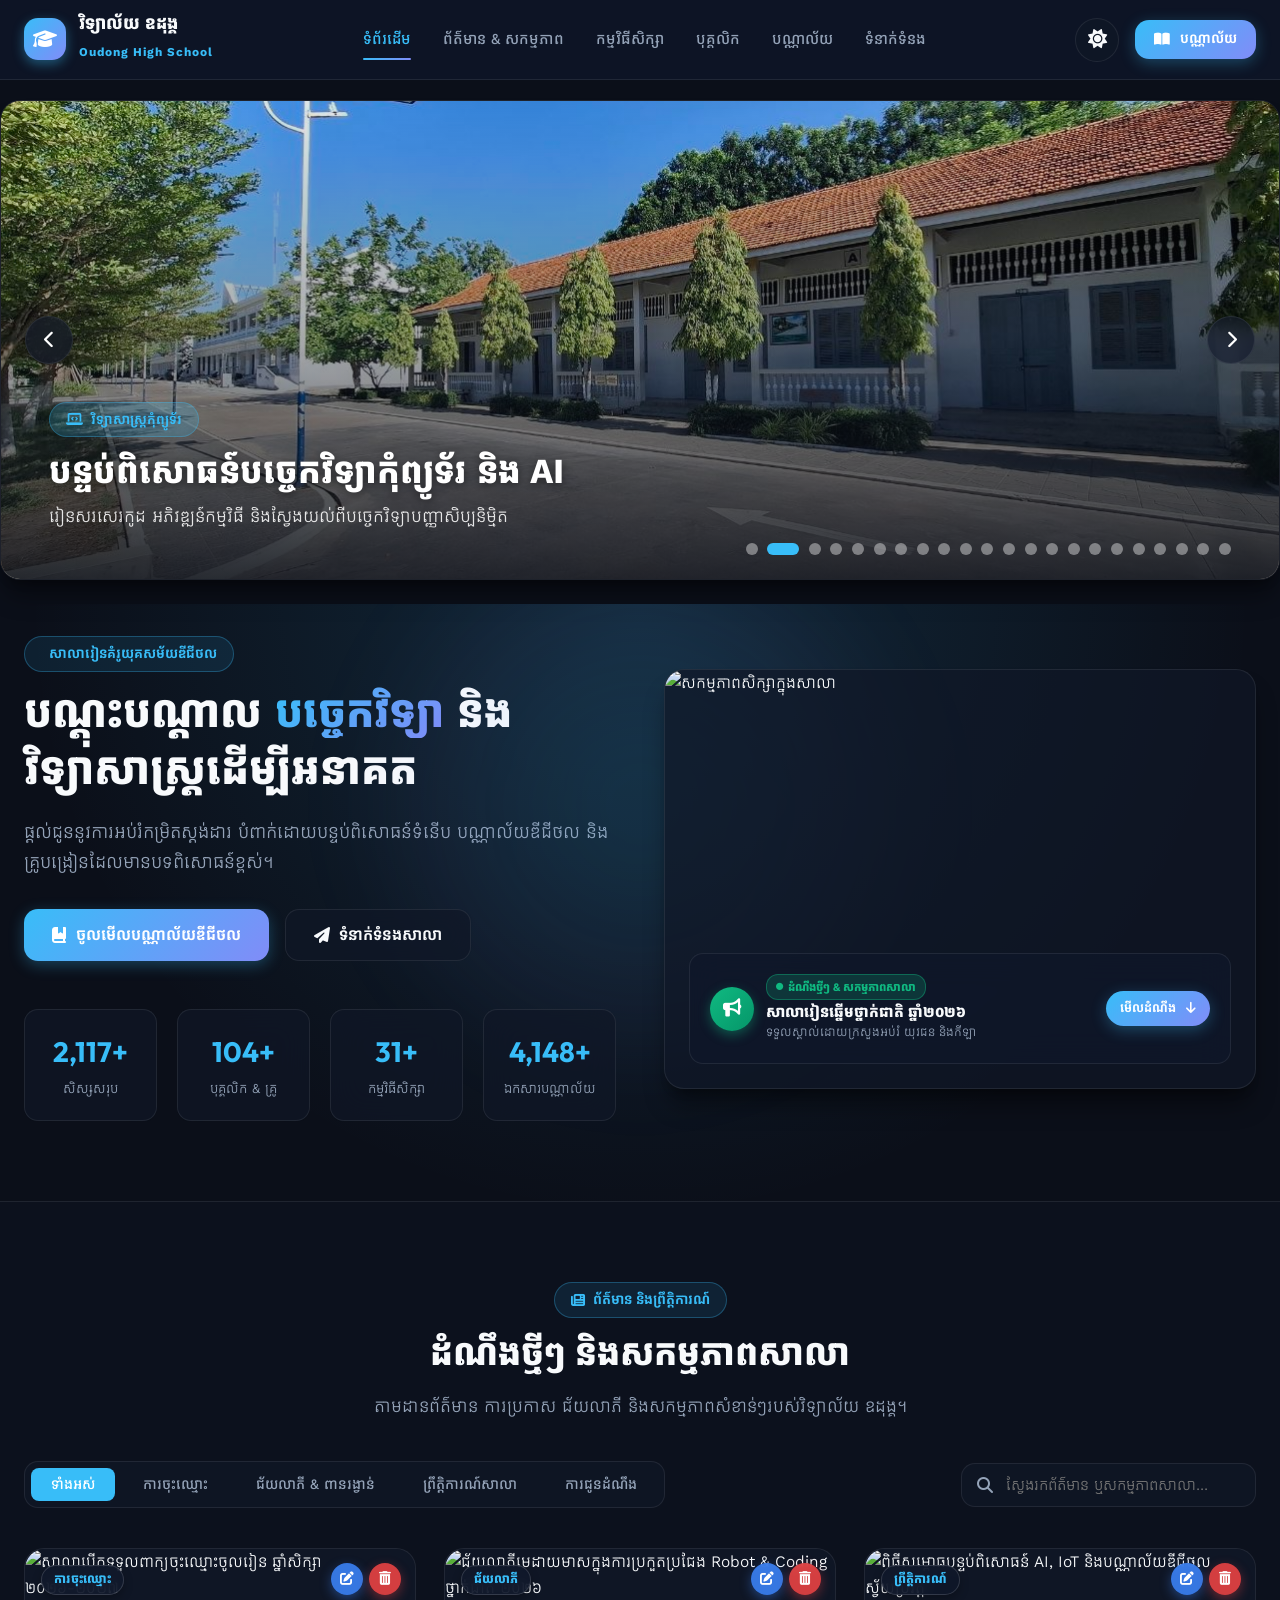
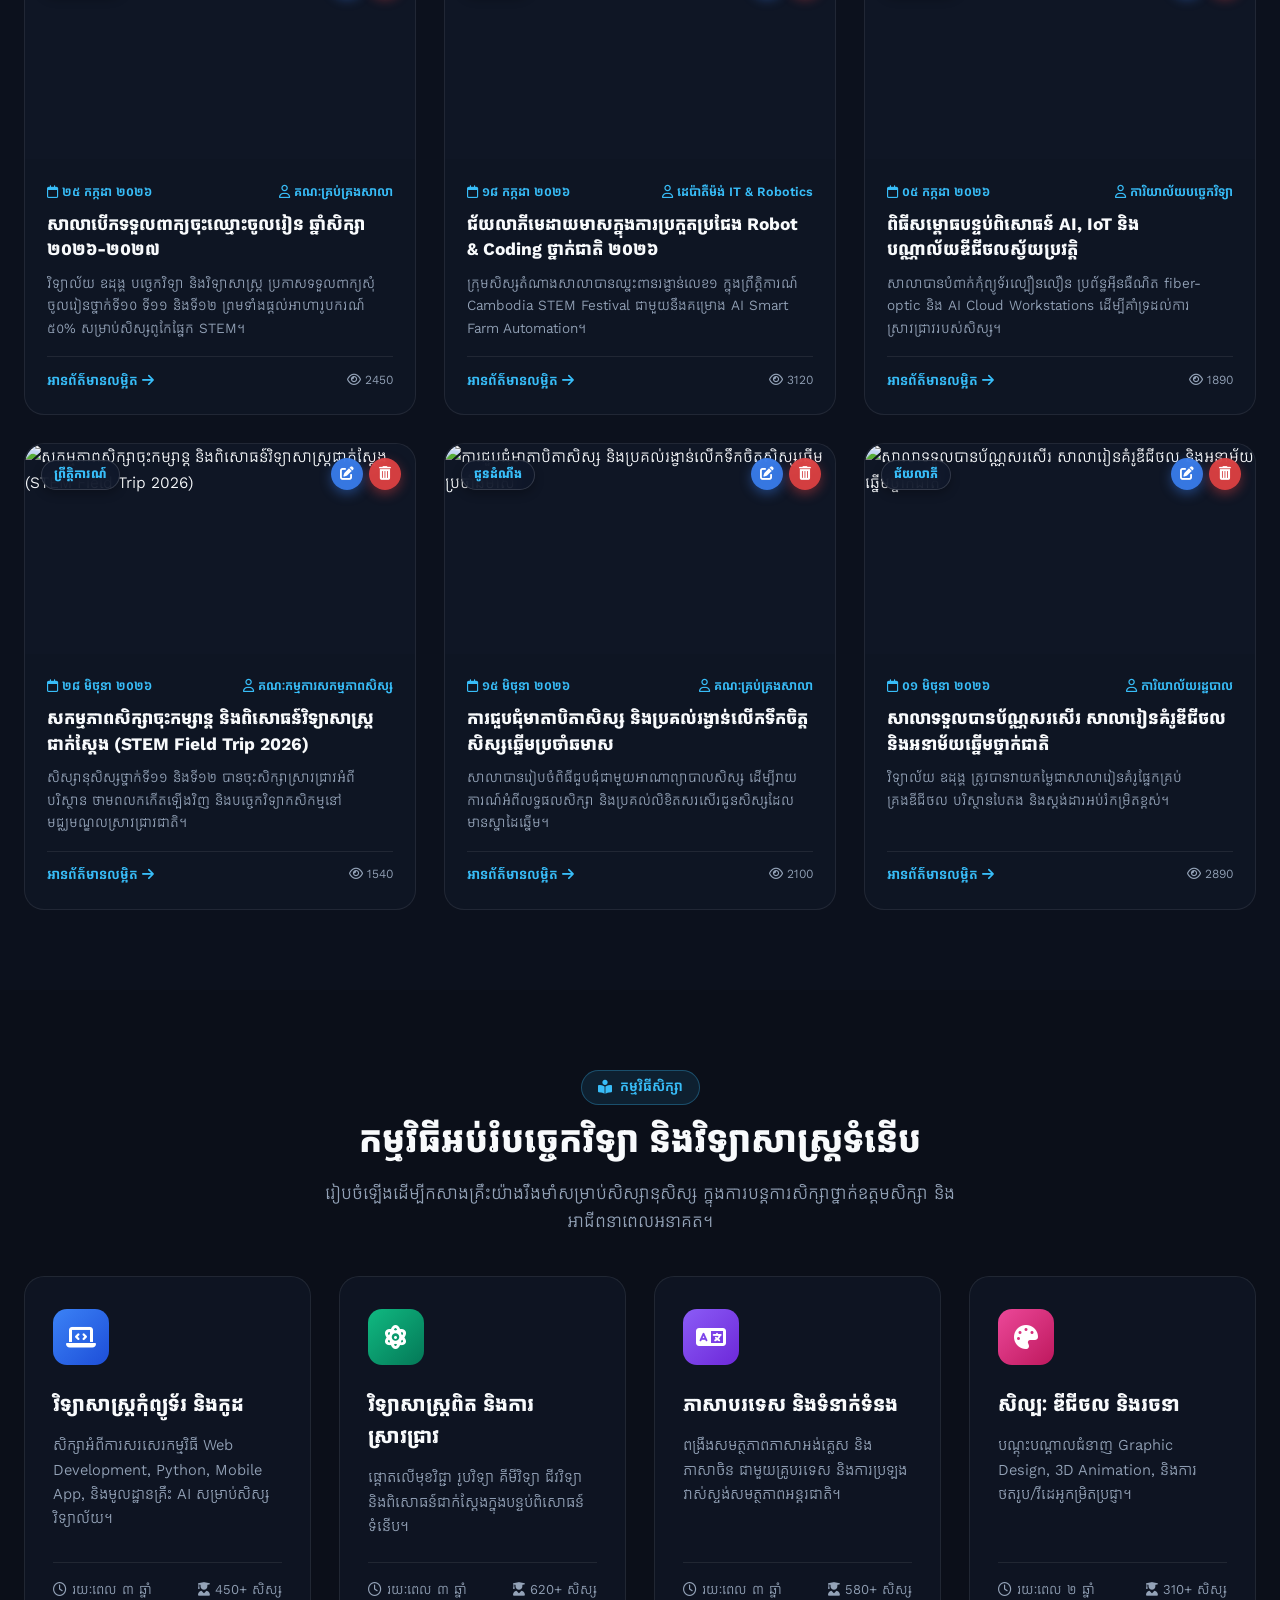
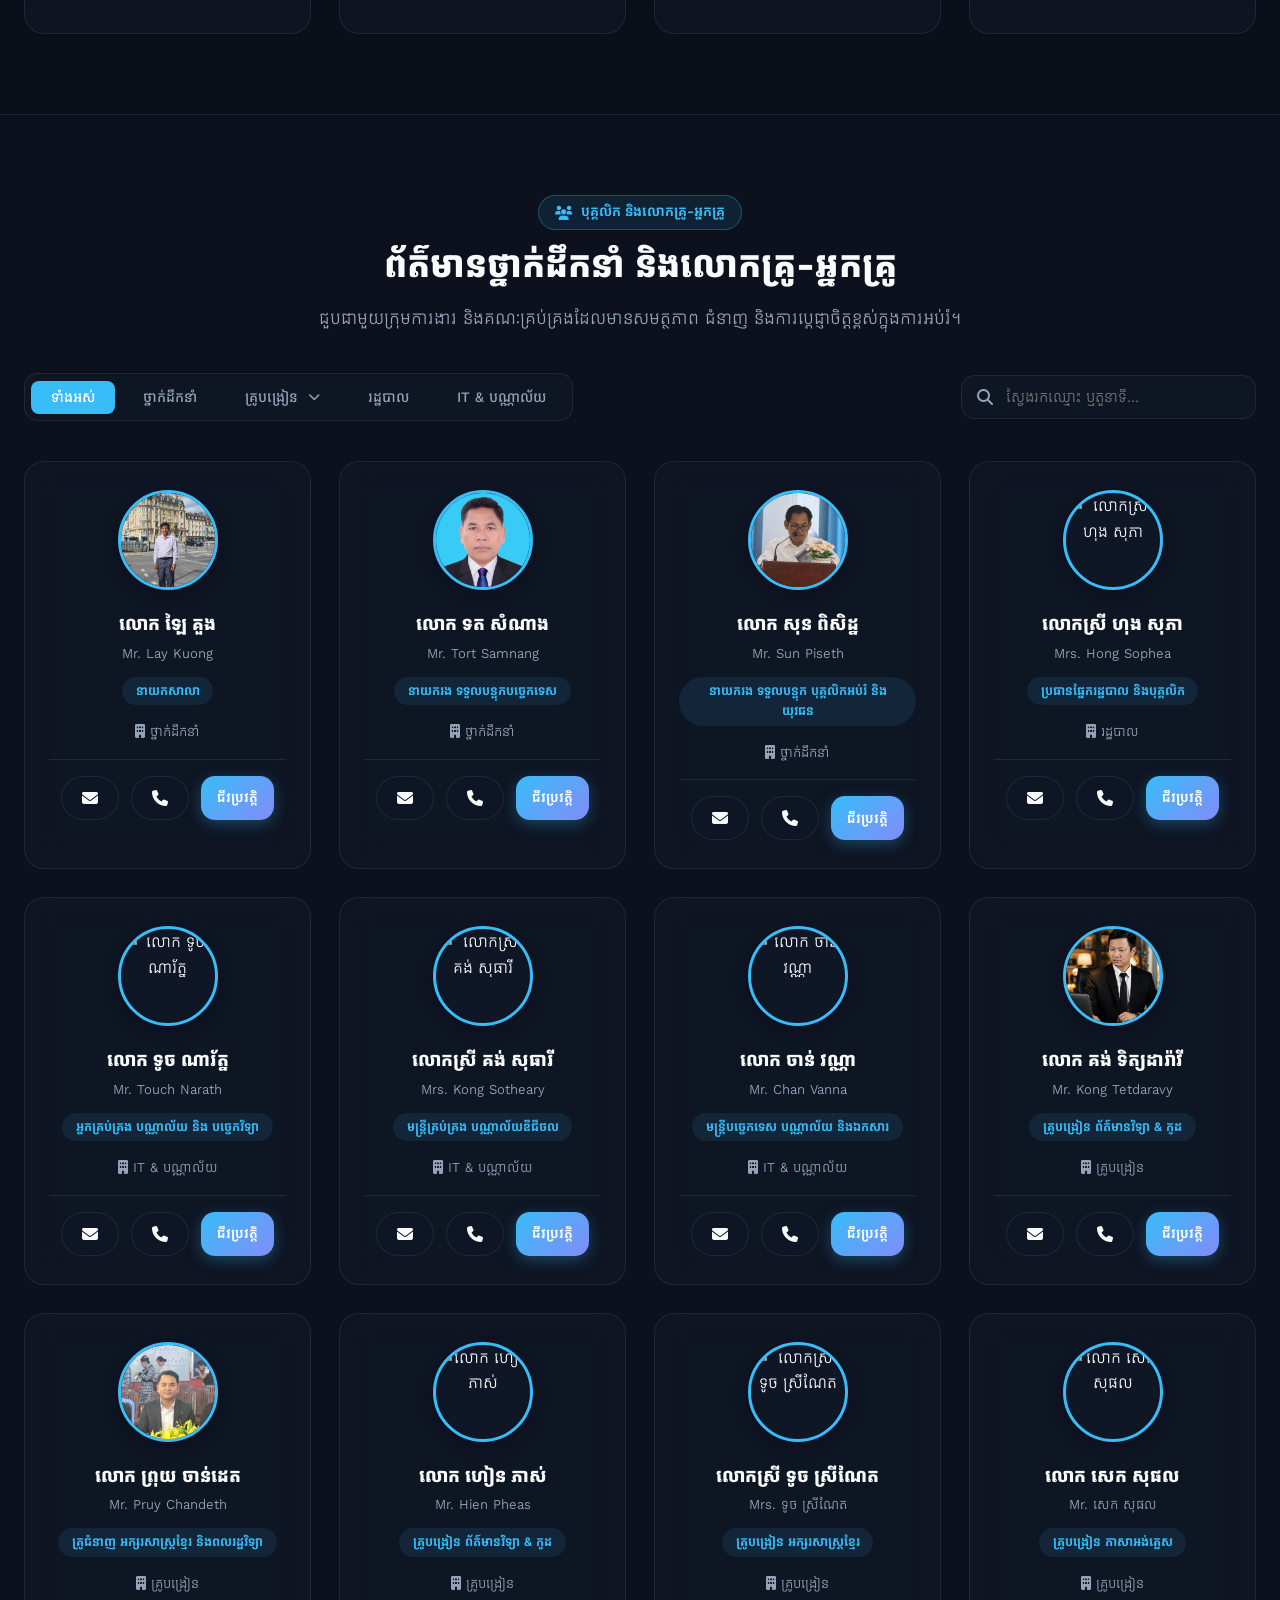
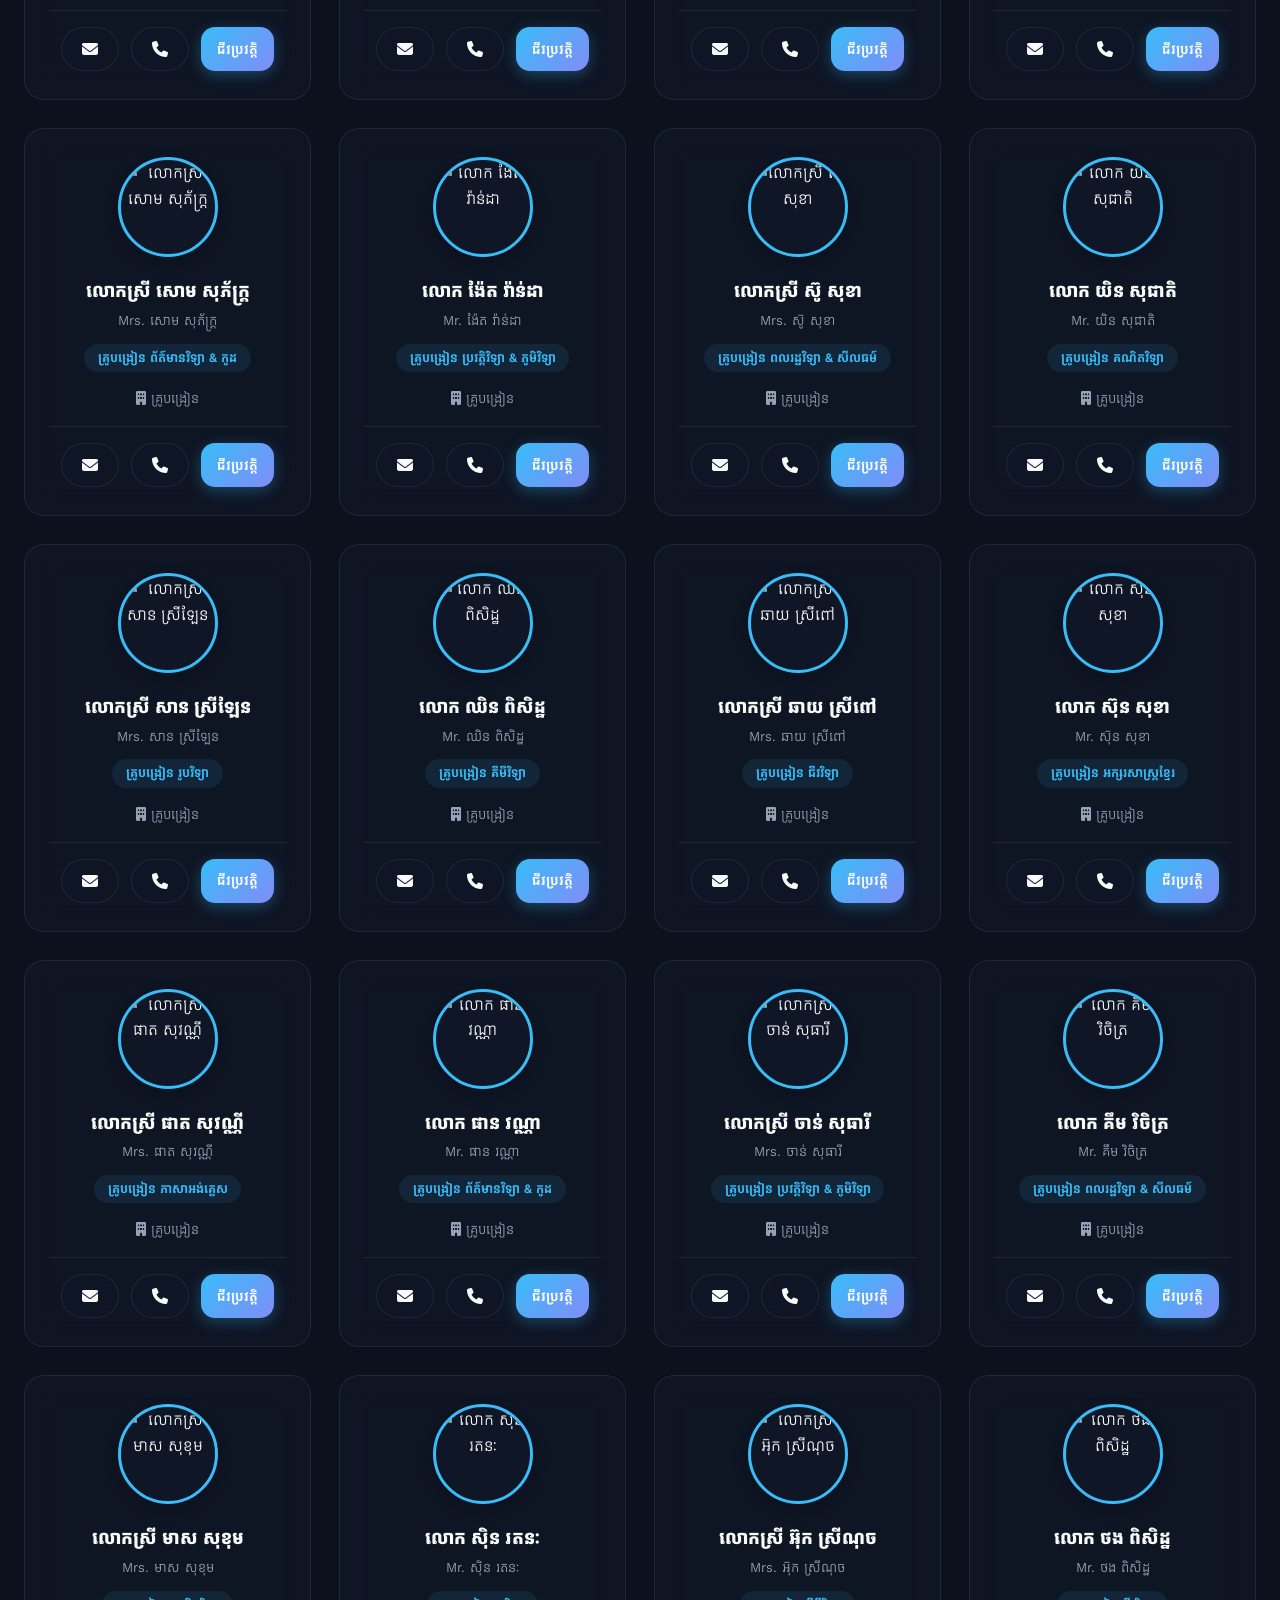
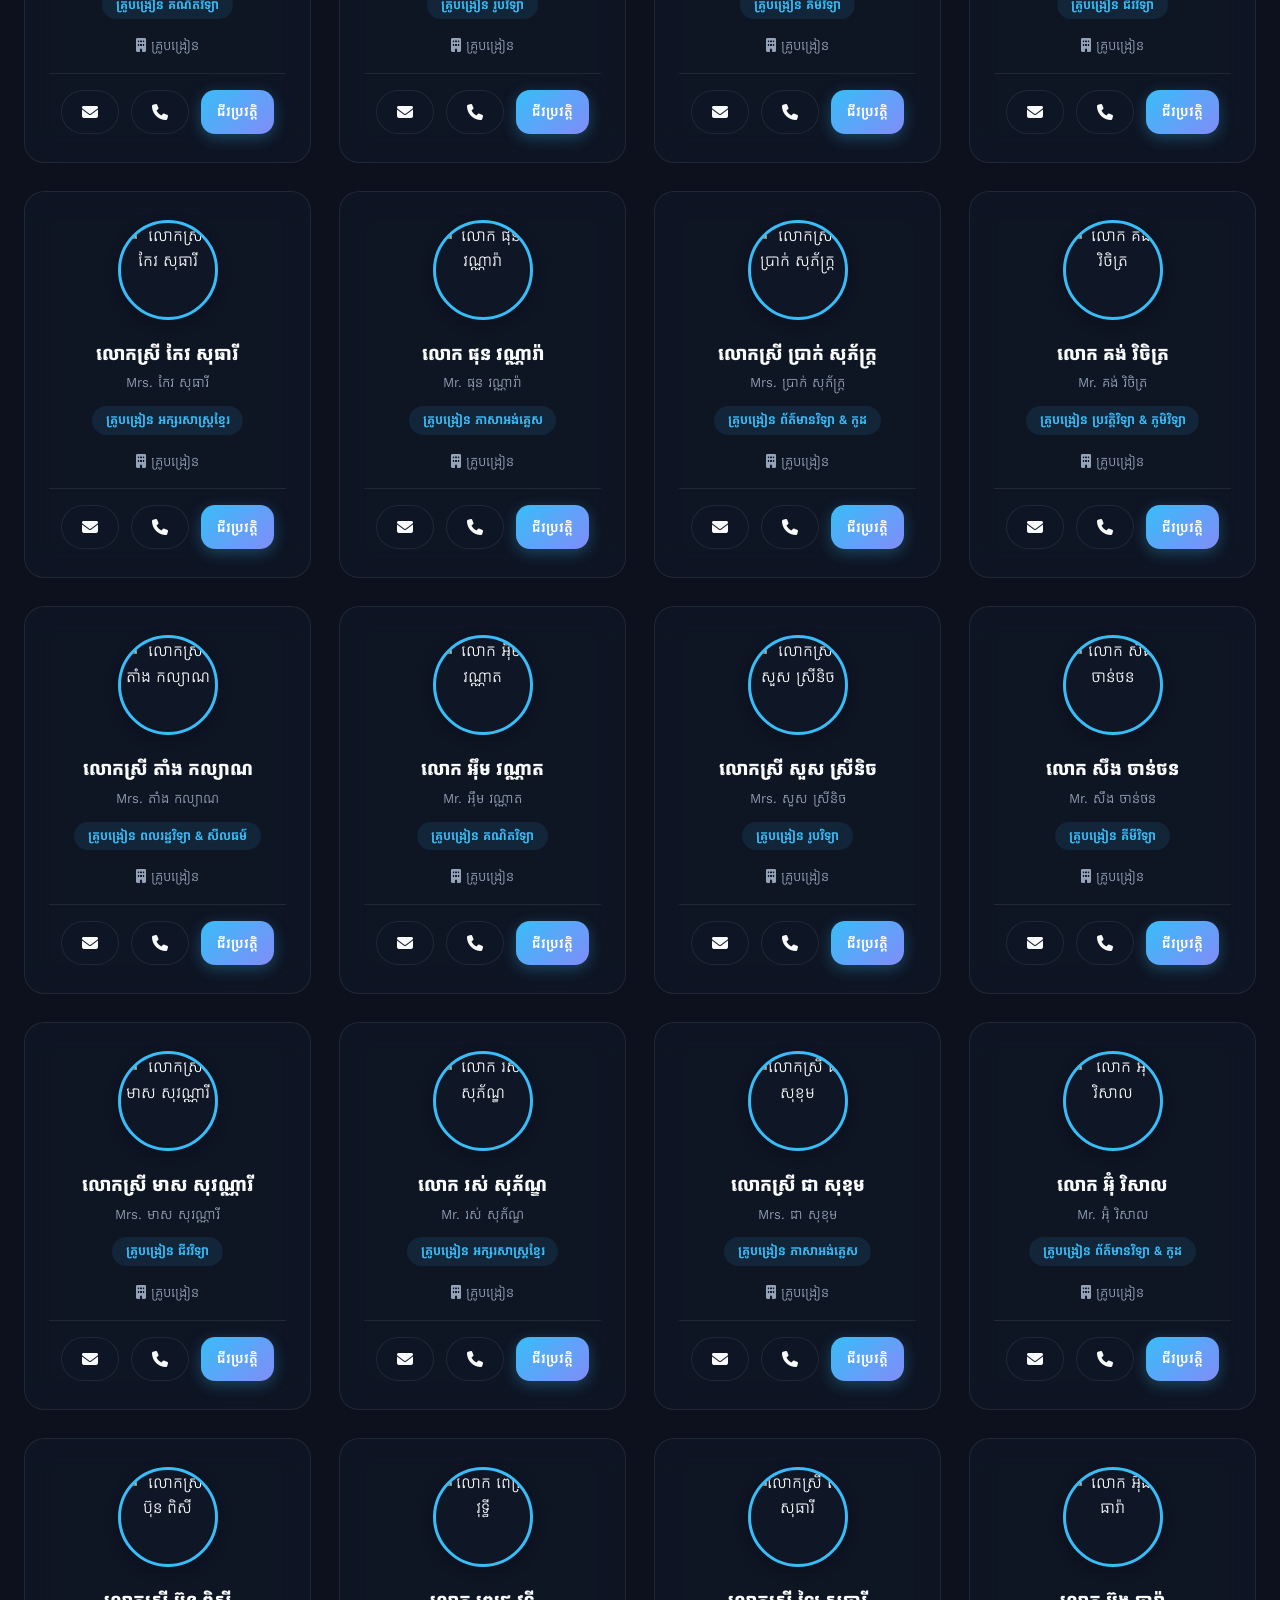
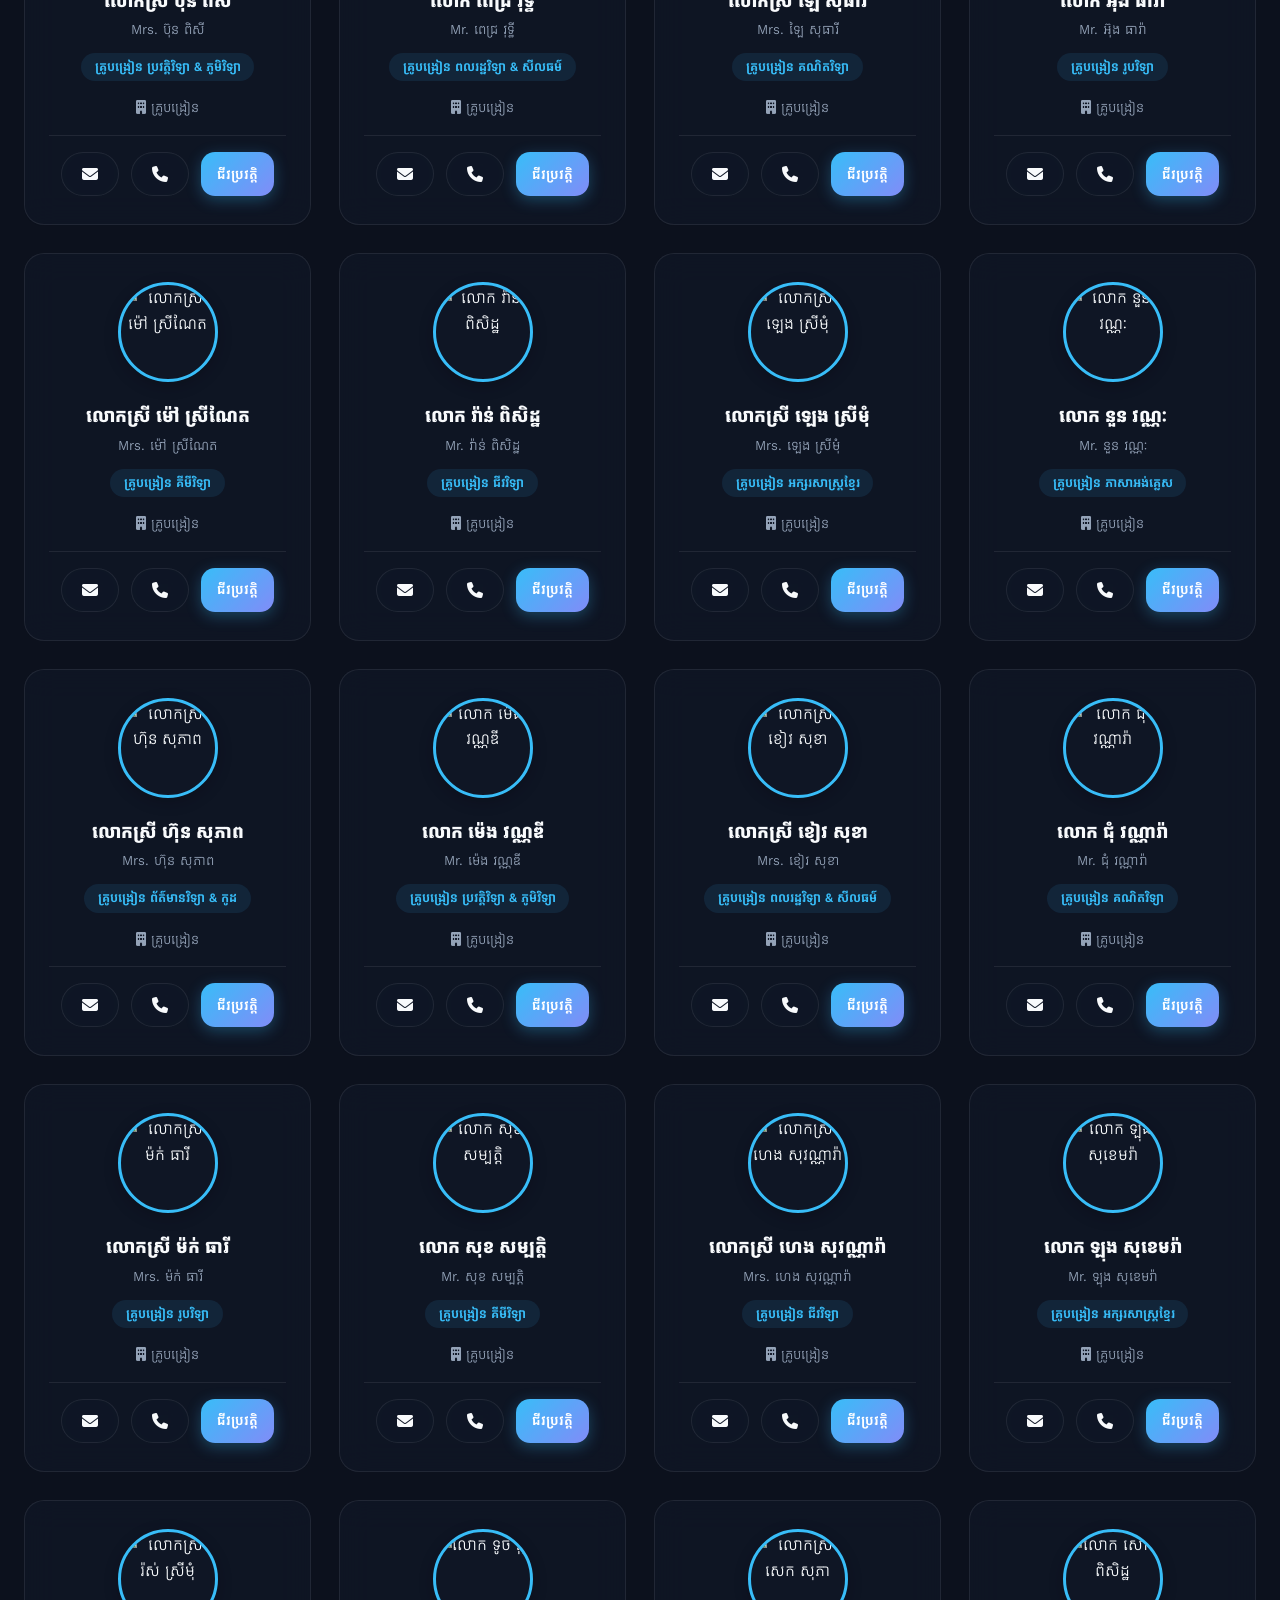
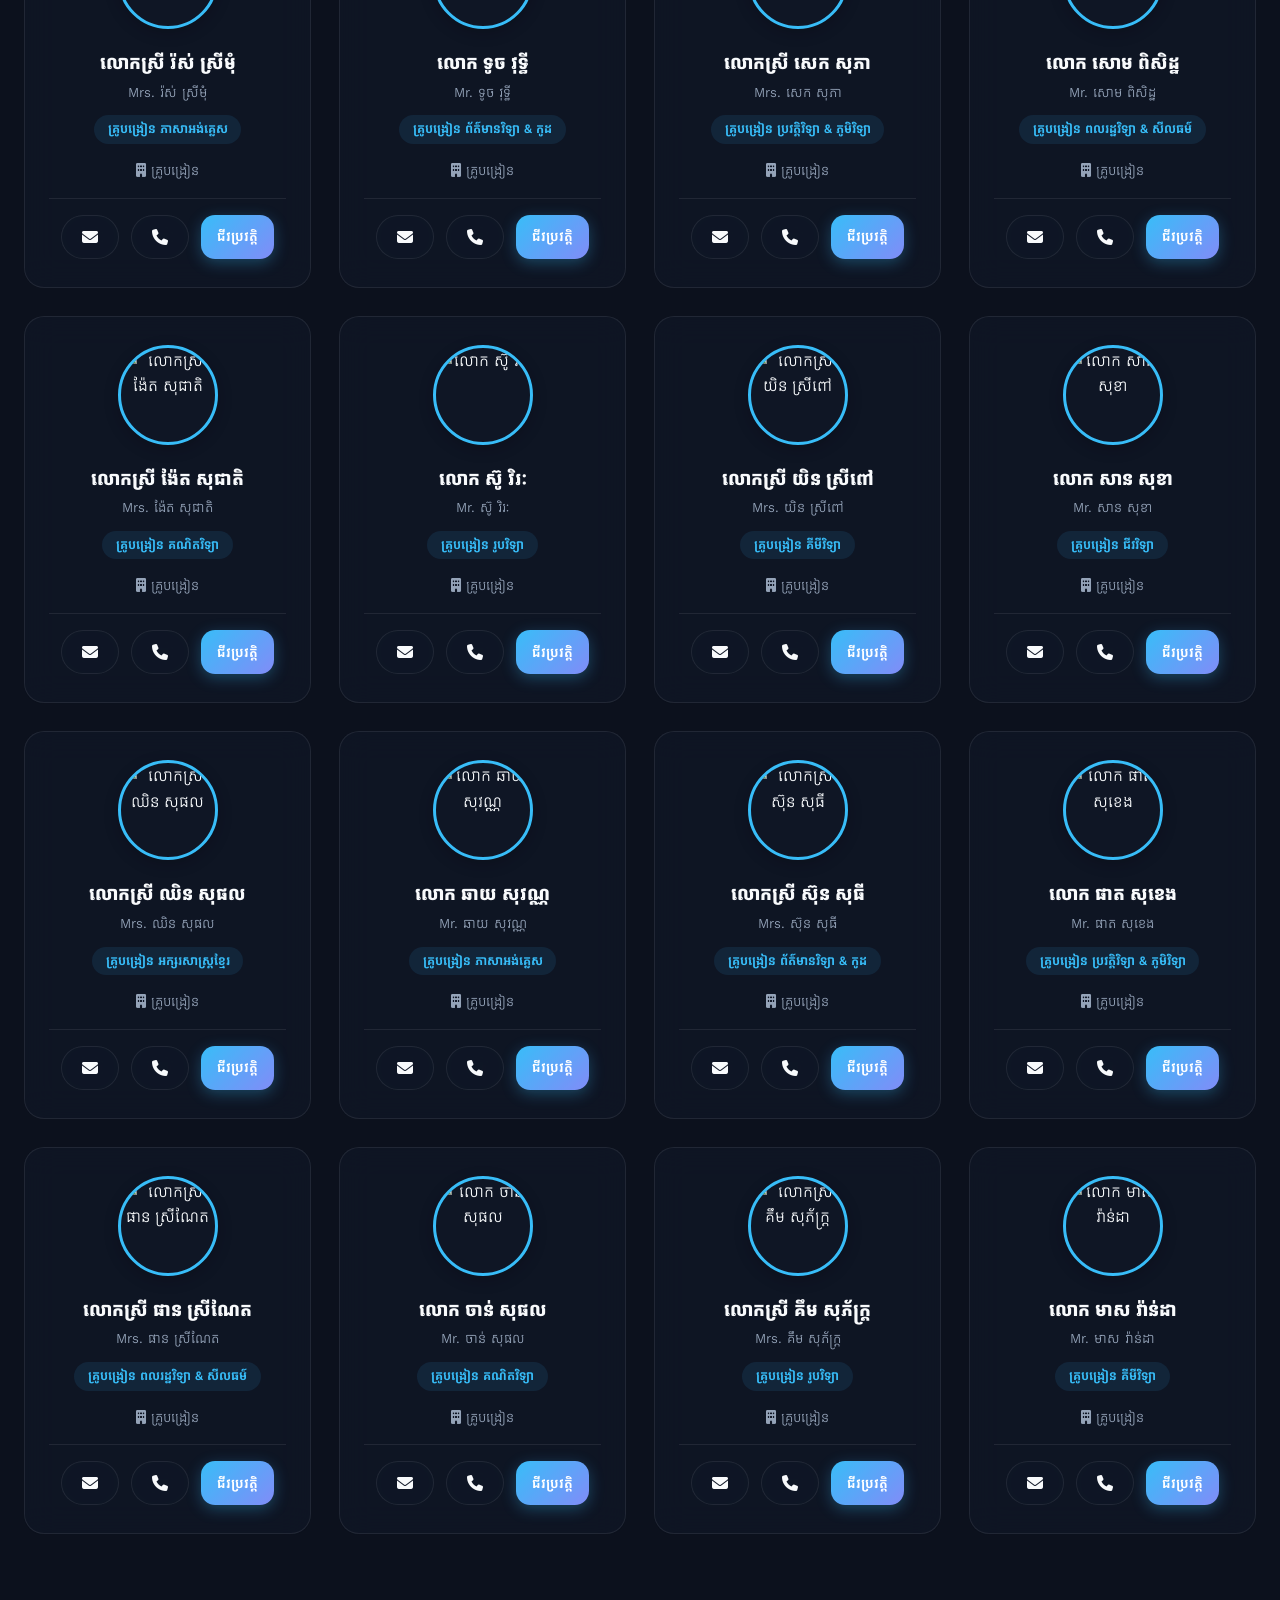
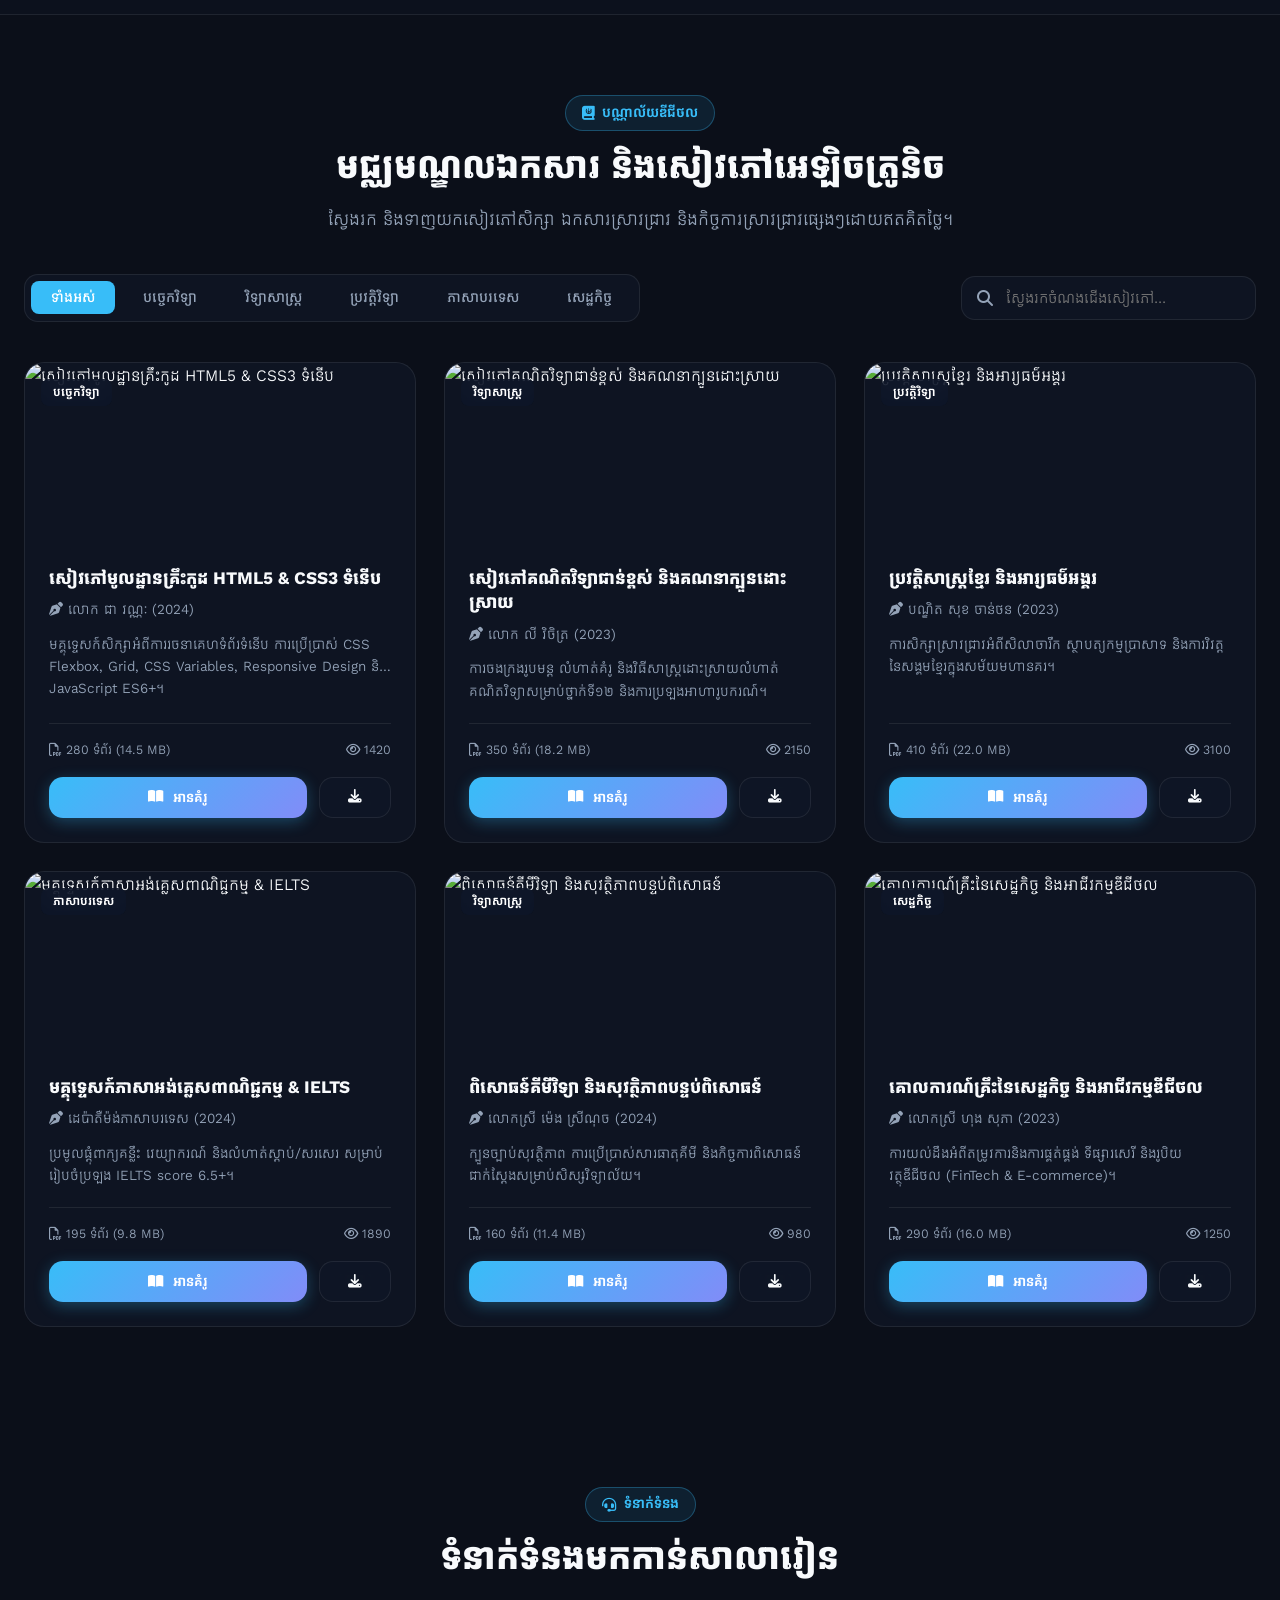
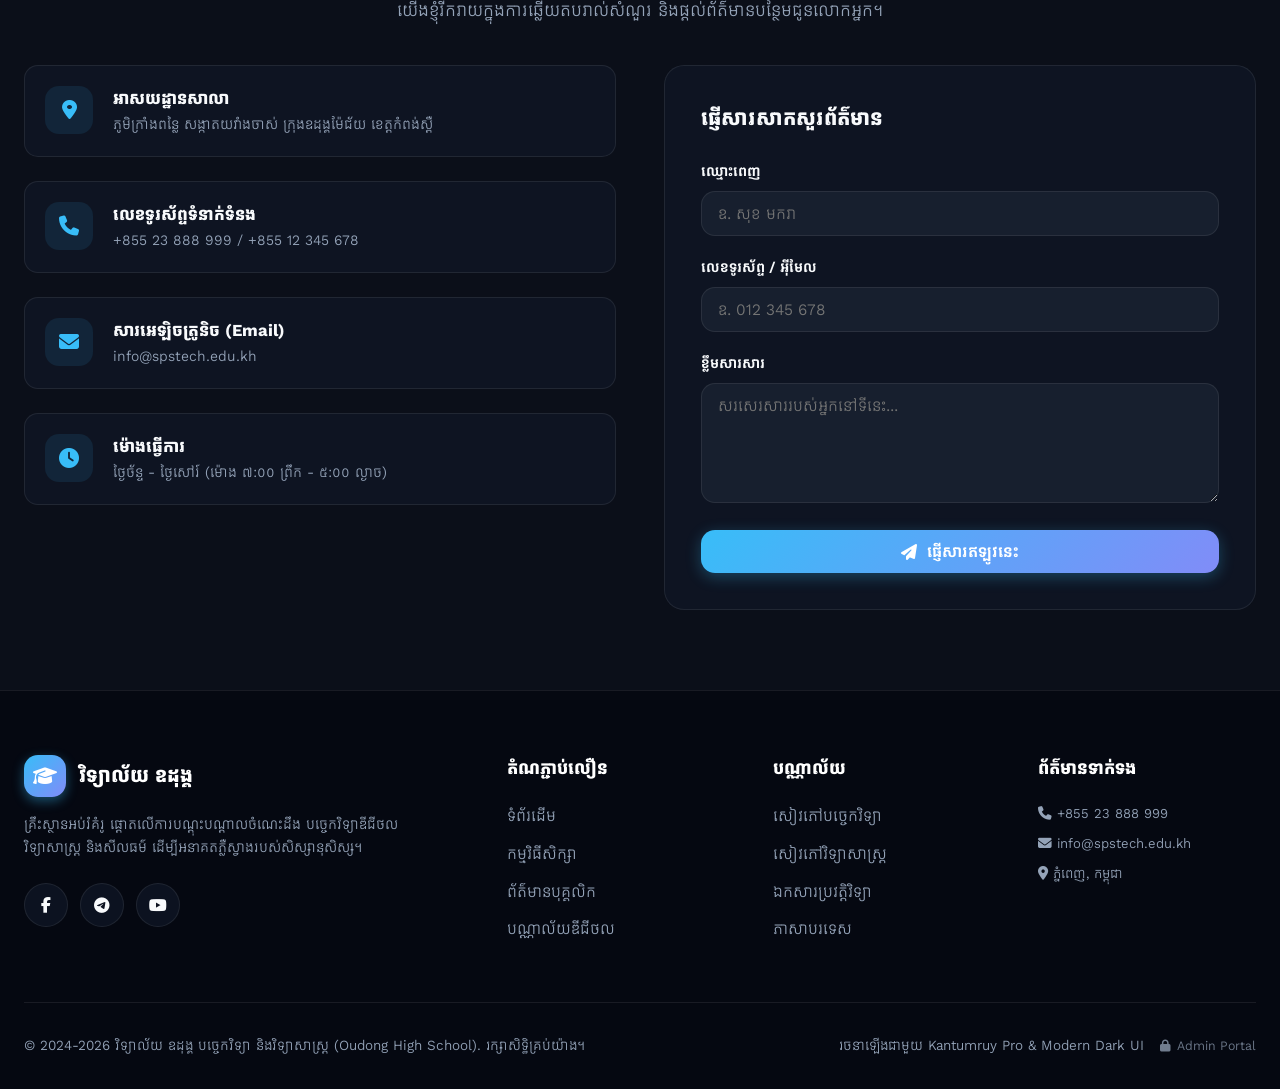
==== commit 70994449: "Role Admim" ====
--- a/index.html
+++ b/index.html
@@ -4,7 +4,7 @@
 <head>
     <meta charset="UTF-8">
     <meta name="viewport" content="width=device-width, initial-scale=1.0">
-    <title>វិទ្យាល័យ ឧដុង្គ បច្ចេកវិទ្យា និងវិទ្យាសាស្ត្រ | Oudong High School</title>
+    <title>វិទ្យាល័យ ឧដុង្គ | Oudong High School</title>
     <meta name="description"
         content="គេហទំព័រសាលារៀនទំនើប បង្ហាញព័ត៌មានសាលា បុគ្គលិក លោកគ្រូអ្នកគ្រូ និងបណ្ណាល័យឌីជីថល">
 
@@ -40,10 +40,6 @@
             <div class="nav-actions">
                 <button class="btn-icon theme-toggle" id="themeToggleBtn" title="ប្តូរ Theme Dark/Light">
                     <i class="fa-solid fa-sun"></i>
-                </button>
-                <button class="btn btn-secondary" id="adminUploadNavBtn" style="padding: 0.5rem 1rem; font-size: 0.85rem; display: inline-flex; align-items: center; gap: 0.4rem;" title="Upload ឯកសារ & ព័ត៌មាន">
-                    <i class="fa-solid fa-cloud-arrow-up" style="color: var(--accent-primary);"></i>
-                    <span>គ្រប់គ្រង (Admin)</span>
                 </button>
                 <a href="#library" class="btn btn-primary" style="padding: 0.5rem 1.2rem; font-size: 0.875rem;">
                     <i class="fa-solid fa-book-open"></i> បណ្ណាល័យ
@@ -125,31 +121,36 @@
 
                     <div class="hero-visual">
                         <div class="hero-image-card">
-                            <img id="heroVisualImg" src="https://images.unsplash.com/photo-1523240795612-9a054b0db644?auto=format&fit=crop&q=80&w=800"
+                            <img id="heroVisualImg"
+                                src="https://images.unsplash.com/photo-1523240795612-9a054b0db644?auto=format&fit=crop&q=80&w=800"
                                 alt="សកម្មភាពសិក្សាក្នុងសាលា">
-                            
-                            <!-- QUICK ADMIN CHANGE HERO IMAGE BUTTON -->
-                            <button type="button" class="btn-change-hero-img" id="quickChangeHeroBtn" title="ផ្លាស់ប្តូររូបភាព Hero (Admin)">
-                                <i class="fa-solid fa-camera"></i> ផ្លាស់ប្តូររូបភាព
-                            </button>
 
                             <div class="hero-card-overlay">
-                                <div style="display: flex; align-items: center; justify-content: space-between; gap: 0.8rem; width: 100%;">
+                                <div
+                                    style="display: flex; align-items: center; justify-content: space-between; gap: 0.8rem; width: 100%;">
                                     <div style="display: flex; align-items: center; gap: 0.75rem;">
-                                        <div style="width: 44px; height: 44px; border-radius: 50%; background: linear-gradient(135deg, #10b981, #059669); display: flex; align-items: center; justify-content: center; color: white; font-size: 1.15rem; flex-shrink: 0; box-shadow: 0 4px 12px rgba(16, 185, 129, 0.4);">
+                                        <div
+                                            style="width: 44px; height: 44px; border-radius: 50%; background: linear-gradient(135deg, #10b981, #059669); display: flex; align-items: center; justify-content: center; color: white; font-size: 1.15rem; flex-shrink: 0; box-shadow: 0 4px 12px rgba(16, 185, 129, 0.4);">
                                             <i class="fa-solid fa-bullhorn"></i>
                                         </div>
                                         <div>
-                                            <div style="display: flex; align-items: center; gap: 0.4rem; margin-bottom: 0.2rem;">
-                                                <span style="background: rgba(16, 185, 129, 0.2); color: #10b981; border: 1px solid rgba(16, 185, 129, 0.4); font-size: 0.72rem; font-weight: 700; padding: 0.15rem 0.55rem; border-radius: 12px; display: inline-flex; align-items: center; gap: 0.35rem;">
-                                                    <i class="fa-solid fa-circle" style="font-size: 0.45rem; color: #10b981;"></i> ដំណឹងថ្មីៗ & សកម្មភាពសាលា
+                                            <div
+                                                style="display: flex; align-items: center; gap: 0.4rem; margin-bottom: 0.2rem;">
+                                                <span
+                                                    style="background: rgba(16, 185, 129, 0.2); color: #10b981; border: 1px solid rgba(16, 185, 129, 0.4); font-size: 0.72rem; font-weight: 700; padding: 0.15rem 0.55rem; border-radius: 12px; display: inline-flex; align-items: center; gap: 0.35rem;">
+                                                    <i class="fa-solid fa-circle"
+                                                        style="font-size: 0.45rem; color: #10b981;"></i> ដំណឹងថ្មីៗ &
+                                                    សកម្មភាពសាលា
                                                 </span>
                                             </div>
-                                            <div style="font-weight: 700; font-size: 0.95rem; line-height: 1.3;">សាលារៀនឆ្នើមថ្នាក់ជាតិ ឆ្នាំ២០២៦</div>
-                                            <div style="font-size: 0.78rem; color: var(--text-muted);">ទទួលស្គាល់ដោយក្រសួងអប់រំ យុវជន និងកីឡា</div>
+                                            <div style="font-weight: 700; font-size: 0.95rem; line-height: 1.3;">
+                                                សាលារៀនឆ្នើមថ្នាក់ជាតិ ឆ្នាំ២០២៦</div>
+                                            <div style="font-size: 0.78rem; color: var(--text-muted);">
+                                                ទទួលស្គាល់ដោយក្រសួងអប់រំ យុវជន និងកីឡា</div>
                                         </div>
                                     </div>
-                                    <a href="#news" class="btn btn-primary" style="padding: 0.45rem 0.9rem; font-size: 0.8rem; white-space: nowrap; border-radius: 20px;">
+                                    <a href="#news" class="btn btn-primary"
+                                        style="padding: 0.45rem 0.9rem; font-size: 0.8rem; white-space: nowrap; border-radius: 20px;">
                                         មើលដំណឹង <i class="fa-solid fa-arrow-down ms-1"></i>
                                     </a>
                                 </div>
@@ -222,12 +223,13 @@
                     <div class="category-tabs" id="staffTabs">
                         <button class="tab-btn active" data-dept="all">ទាំងអស់</button>
                         <button class="tab-btn" data-dept="leadership">ថ្នាក់ដឹកនាំ</button>
-                        
+
                         <!-- Teacher Subject Dropdown Tab -->
                         <div class="tab-dropdown" id="teacherDropdown">
                             <button class="tab-btn tab-dropdown-btn" data-dept="teaching" id="teacherTabBtn">
                                 <span id="teacherTabLabel">គ្រូបង្រៀន</span>
-                                <i class="fa-solid fa-chevron-down ms-1" style="font-size: 0.75rem; margin-left: 0.3rem;"></i>
+                                <i class="fa-solid fa-chevron-down ms-1"
+                                    style="font-size: 0.75rem; margin-left: 0.3rem;"></i>
                             </button>
                             <div class="dropdown-menu" id="teacherDropdownMenu">
                                 <a href="javascript:void(0)" class="dropdown-item active" data-subject="all">
@@ -442,7 +444,16 @@
                 <div>© 2024-2026 វិទ្យាល័យ ​ឧដុង្គ បច្ចេកវិទ្យា និងវិទ្យាសាស្ត្រ (Oudong High School).
                     រក្សាសិទ្ធិគ្រប់យ៉ាង។
                 </div>
-                <div>រចនាឡើងជាមួយ Kantumruy Pro & Modern Dark UI</div>
+                <div style="display: flex; align-items: center; gap: 1rem;">
+                    <span>រចនាឡើងជាមួយ Kantumruy Pro & Modern Dark UI</span>
+                    <a href="admin.html" target="_blank"
+                        style="color: var(--text-muted); text-decoration: none; font-size: 0.8rem; display: inline-flex; align-items: center; gap: 0.35rem; opacity: 0.75; transition: var(--transition);"
+                        onmouseover="this.style.opacity='1';this.style.color='var(--accent-primary)'"
+                        onmouseout="this.style.opacity='0.75';this.style.color='var(--text-muted)'"
+                        title="ប្រព័ន្ធគ្រប់គ្រងសាលារៀន (Admin Portal)">
+                        <i class="fa-solid fa-lock" style="font-size: 0.75rem;"></i> Admin Portal
+                    </a>
+                </div>
             </div>
         </div>
     </footer>
@@ -460,232 +471,98 @@
         </div>
     </div>
 
-    <!-- ADMIN UPLOAD MODAL DIALOG -->
-    <div class="modal-overlay" id="adminUploadModal">
-        <div class="modal-container" style="max-width: 650px;">
-            <div class="modal-header">
-                <div style="display: flex; align-items: center; gap: 0.75rem;">
-                    <div style="width: 38px; height: 38px; border-radius: 50%; background: var(--accent-primary); display: flex; align-items: center; justify-content: center; color: white; font-size: 1.1rem;">
-                        <i class="fa-solid fa-cloud-arrow-up"></i>
-                    </div>
-                    <div>
-                        <h3 class="modal-title" style="margin: 0; font-size: 1.15rem;">គ្រប់គ្រង Upload ឯកសារ & ព័ត៌មាន</h3>
-                        <p style="margin: 0; font-size: 0.78rem; color: var(--text-muted);">ប្រព័ន្ធគ្រប់គ្រងការបន្ថែមសៀវភៅបណ្ណាល័យ និងព័ត៌មានសាលា (Admin)</p>
-                    </div>
-                </div>
-                <button class="modal-close" id="adminModalCloseBtn"><i class="fa-solid fa-xmark"></i></button>
-            </div>
-            
-            <div class="modal-body" style="padding: 1.5rem;">
-                <!-- ADMIN FORM TYPE TABS -->
-                <div class="admin-tab-switcher" style="display: flex; gap: 0.5rem; margin-bottom: 1.5rem; background: var(--bg-card); padding: 0.35rem; border-radius: var(--radius-md); border: 1px solid var(--border-color);">
-                    <button type="button" class="admin-tab-btn active" id="tabDocBtn" style="flex: 1; padding: 0.65rem; border-radius: var(--radius-sm); border: none; font-size: 0.85rem; font-weight: 600; cursor: pointer; transition: var(--transition);">
-                        <i class="fa-solid fa-book-medical me-1"></i> បន្ថែមឯកសារ
-                    </button>
-                    <button type="button" class="admin-tab-btn" id="tabNewsBtn" style="flex: 1; padding: 0.65rem; border-radius: var(--radius-sm); border: none; font-size: 0.85rem; font-weight: 600; cursor: pointer; transition: var(--transition);">
-                        <i class="fa-solid fa-newspaper me-1"></i> បន្ថែមព័ត៌មាន
-                    </button>
-                    <button type="button" class="admin-tab-btn" id="tabHeroImgBtn" style="flex: 1; padding: 0.65rem; border-radius: var(--radius-sm); border: none; font-size: 0.85rem; font-weight: 600; cursor: pointer; transition: var(--transition);">
-                        <i class="fa-solid fa-image me-1"></i> ប្តូររូប Hero
-                    </button>
-                </div>
-
-                <!-- FORM 1: UPLOAD DOCUMENT -->
-                <form id="adminUploadDocForm" class="admin-form-panel">
-                    <div class="form-group" style="margin-bottom: 1rem;">
-                        <label for="adminDocTitle" style="display: block; font-size: 0.85rem; font-weight: 600; margin-bottom: 0.35rem;">ចំណងជើងសៀវភៅ/ឯកសារ *</label>
-                        <input type="text" id="adminDocTitle" class="form-control" placeholder="ឧ. សៀវភៅមូលដ្ឋានគ្រឹះ Python & AI 2026" required>
-                    </div>
-
-                    <div style="display: grid; grid-template-columns: 1fr 1fr; gap: 1rem; margin-bottom: 1rem;">
-                        <div class="form-group">
-                            <label for="adminDocCategory" style="display: block; font-size: 0.85rem; font-weight: 600; margin-bottom: 0.35rem;">ប្រភេទឯកសារ *</label>
-                            <select id="adminDocCategory" class="form-control" required style="width: 100%;">
-                                <option value="technology">បច្ចេកវិទ្យា (Technology)</option>
-                                <option value="science">វិទ្យាសាស្ត្រ (Science)</option>
-                                <option value="history">ប្រវត្តិវិទ្យា (History)</option>
-                                <option value="language">ភាសាបរទេស (Language)</option>
-                                <option value="economics">សេដ្ឋកិច្ច (Economics)</option>
-                            </select>
-                        </div>
-                        <div class="form-group">
-                            <label for="adminDocAuthor" style="display: block; font-size: 0.85rem; font-weight: 600; margin-bottom: 0.35rem;">អ្នកនិពន្ធ / គ្រូបង្រៀន *</label>
-                            <input type="text" id="adminDocAuthor" class="form-control" placeholder="ឧ. លោក គង់ ទិត្យដារ៉ាវី" required>
-                        </div>
-                    </div>
-
-                    <div style="display: grid; grid-template-columns: 1fr 1fr 1fr; gap: 1rem; margin-bottom: 1rem;">
-                        <div class="form-group">
-                            <label for="adminDocYear" style="display: block; font-size: 0.85rem; font-weight: 600; margin-bottom: 0.35rem;">ឆ្នាំបោះពុម្ព</label>
-                            <input type="text" id="adminDocYear" class="form-control" value="2026" placeholder="2026">
-                        </div>
-                        <div class="form-group">
-                            <label for="adminDocPages" style="display: block; font-size: 0.85rem; font-weight: 600; margin-bottom: 0.35rem;">ចំនួនទំព័រ</label>
-                            <input type="number" id="adminDocPages" class="form-control" value="180" placeholder="180">
-                        </div>
-                        <div class="form-group">
-                            <label for="adminDocSize" style="display: block; font-size: 0.85rem; font-weight: 600; margin-bottom: 0.35rem;">ទំហំហ្វាល់</label>
-                            <input type="text" id="adminDocSize" class="form-control" value="15.2 MB" placeholder="15.2 MB">
-                        </div>
-                    </div>
-
-                    <div class="form-group" style="margin-bottom: 1rem;">
-                        <label for="adminDocCoverFile" style="display: block; font-size: 0.85rem; font-weight: 600; margin-bottom: 0.35rem;">ជ្រើសរើសរូបភាពគម្របសៀវភៅ (Image File)</label>
-                        <input type="file" id="adminDocCoverFile" accept="image/*" class="form-control" style="padding: 0.4rem; margin-bottom: 0.4rem;">
-                        <input type="url" id="adminDocCoverUrl" class="form-control" placeholder="ឬបញ្ចូល URL រូបភាព: https://images.unsplash.com/...">
-                    </div>
-
-                    <div class="form-group" style="margin-bottom: 1rem;">
-                        <label for="adminDocPdfFile" style="display: block; font-size: 0.85rem; font-weight: 600; margin-bottom: 0.35rem;">ជ្រើសរើសហ្វាល់ឯកសារ PDF (PDF File)</label>
-                        <input type="file" id="adminDocPdfFile" accept=".pdf" class="form-control" style="padding: 0.4rem;">
-                    </div>
-
-                    <div class="form-group" style="margin-bottom: 1.5rem;">
-                        <label for="adminDocDesc" style="display: block; font-size: 0.85rem; font-weight: 600; margin-bottom: 0.35rem;">ការពិពណ៌នាសង្ខេប *</label>
-                        <textarea id="adminDocDesc" class="form-control" rows="3" placeholder="សរសេរការពិពណ៌នាសង្ខេបអំពីខ្លឹមសារសៀវភៅ..." required></textarea>
-                    </div>
-
-                    <button type="submit" class="btn btn-primary" style="width: 100%; padding: 0.75rem; font-size: 0.95rem; font-weight: 600;">
-                        <i class="fa-solid fa-cloud-arrow-up me-1"></i> រក្សាទុក និង Upload ឯកសារ
-                    </button>
-                </form>
-
-                <!-- FORM 2: UPLOAD NEWS -->
-                <form id="adminUploadNewsForm" class="admin-form-panel" style="display: none;">
-                    <div class="form-group" style="margin-bottom: 1rem;">
-                        <label for="adminNewsTitle" style="display: block; font-size: 0.85rem; font-weight: 600; margin-bottom: 0.35rem;">ចំណងជើងព័ត៌មាន / ការប្រកាស *</label>
-                        <input type="text" id="adminNewsTitle" class="form-control" placeholder="ឧ. ការប្រកាសអាហារូបករណ៍សិក្សាបច្ចេកវិទ្យាឆ្នាំ ២០២៦" required>
-                    </div>
-
-                    <div style="display: grid; grid-template-columns: 1fr 1fr; gap: 1rem; margin-bottom: 1rem;">
-                        <div class="form-group">
-                            <label for="adminNewsCategory" style="display: block; font-size: 0.85rem; font-weight: 600; margin-bottom: 0.35rem;">ប្រភេទព័ត៌មាន *</label>
-                            <select id="adminNewsCategory" class="form-control" required style="width: 100%;">
-                                <option value="ការចុះឈ្មោះ">ការចុះឈ្មោះ (Admission)</option>
-                                <option value="ជ័យលាភី">ជ័យលាភី & ពានរង្វាន់ (Awards)</option>
-                                <option value="ព្រឹត្តិការណ៍">ព្រឹត្តិការណ៍សាលា (Events)</option>
-                                <option value="ជូនដំណឹង">ការជូនដំណឹង (Announcement)</option>
-                            </select>
-                        </div>
-                        <div class="form-group">
-                            <label for="adminNewsDate" style="display: block; font-size: 0.85rem; font-weight: 600; margin-bottom: 0.35rem;">កាលបរិច្ឆេទ</label>
-                            <input type="text" id="adminNewsDate" class="form-control" value="២៨ កក្កដា ២០២៦" placeholder="២៨ កក្កដា ២០២៦">
-                        </div>
-                    </div>
-
-                    <div class="form-group" style="margin-bottom: 1rem;">
-                        <label for="adminNewsImgFile" style="display: block; font-size: 0.85rem; font-weight: 600; margin-bottom: 0.35rem;">ជ្រើសរើសរូបភាពព័ត៌មាន (Banner Image File)</label>
-                        <input type="file" id="adminNewsImgFile" accept="image/*" class="form-control" style="padding: 0.4rem; margin-bottom: 0.4rem;">
-                        <input type="url" id="adminNewsImgUrl" class="form-control" placeholder="ឬបញ្ចូល URL រូបភាព: https://images.unsplash.com/...">
-                    </div>
-
-                    <div class="form-group" style="margin-bottom: 1.5rem;">
-                        <label for="adminNewsSummary" style="display: block; font-size: 0.85rem; font-weight: 600; margin-bottom: 0.35rem;">ខ្លឹមសារព័ត៌មានសង្ខេប *</label>
-                        <textarea id="adminNewsSummary" class="form-control" rows="4" placeholder="សរសេរខ្លឹមសារព័ត៌មាន ឬការជូនដំណឹងលម្អិត..." required></textarea>
-                    </div>
-
-                    <button type="submit" class="btn btn-primary" style="width: 100%; padding: 0.75rem; font-size: 0.95rem; font-weight: 600;">
-                        <i class="fa-solid fa-paper-plane me-1"></i> ចុះផ្សាយព័ត៌មាន/ជូនដំណឹង
-                    </button>
-                </form>
-
-                <!-- FORM 3: CHANGE HERO IMAGE -->
-                <form id="adminChangeHeroForm" class="admin-form-panel" style="display: none;">
-                    <div class="form-group" style="margin-bottom: 1rem;">
-                        <label for="adminHeroImgFile" style="display: block; font-size: 0.85rem; font-weight: 600; margin-bottom: 0.35rem;">ជ្រើសរើសរូបភាព Hero ថ្មី (Image File Upload)</label>
-                        <input type="file" id="adminHeroImgFile" accept="image/*" class="form-control" style="padding: 0.4rem; margin-bottom: 0.4rem;">
-                        <input type="url" id="adminHeroImgUrl" class="form-control" placeholder="ឬបញ្ចូល URL រូបភាព: https://images.unsplash.com/...">
-                    </div>
-
-                    <div style="background: rgba(59, 130, 246, 0.08); padding: 0.85rem 1rem; border-radius: var(--radius-md); border: 1px solid var(--border-color); margin-bottom: 1.25rem;">
-                        <div style="font-size: 0.85rem; font-weight: 600; margin-bottom: 0.35rem; color: var(--accent-primary);"><i class="fa-solid fa-shield-halved me-1"></i> ការពារការខូចទ្រង់ទ្រាយរូបភាព (Anti-Distortion):</div>
-                        <p style="font-size: 0.8rem; color: var(--text-muted); margin: 0; line-height: 1.5;">
-                            ប្រព័ន្ធនឹងកាត់តម្រឹមរូបភាពដោយស្វ័យប្រវត្តិតាមបច្ចេកវិទ្យា CSS `object-fit: cover` ដែលធ្វើឱ្យរូបភាពបង្ហាញស្អាត មិនទាញពង្រីក មិនស្រុត និងមិនខូចទ្រង់ទ្រាយឡើយ។
-                        </p>
-                    </div>
-
-                    <div class="form-group" style="margin-bottom: 1.5rem;">
-                        <label style="display: block; font-size: 0.85rem; font-weight: 600; margin-bottom: 0.35rem;">មើលគំរូរូបភាព (Live Preview)</label>
-                        <div style="width: 100%; height: 210px; border-radius: var(--radius-md); overflow: hidden; border: 2px dashed var(--border-color); background: var(--bg-card); display: flex; align-items: center; justify-content: center;">
-                            <img id="heroPreviewImg" src="https://images.unsplash.com/photo-1523240795612-9a054b0db644?auto=format&fit=crop&q=80&w=800" style="width: 100%; height: 100%; object-fit: cover; object-position: center;">
-                        </div>
-                    </div>
-
-                    <button type="submit" class="btn btn-primary" style="width: 100%; padding: 0.75rem; font-size: 0.95rem; font-weight: 600;">
-                        <i class="fa-solid fa-floppy-disk me-1"></i> រក្សាទុក និងផ្លាស់ប្តូររូបភាព Hero
-                    </button>
-                </form>
-            </div>
-        </div>
-    </div>
-
     <!-- ADMIN EDIT NEWS MODAL DIALOG -->
     <div class="modal-overlay" id="adminEditNewsModal">
         <div class="modal-container" style="max-width: 650px;">
             <div class="modal-header">
                 <div style="display: flex; align-items: center; gap: 0.75rem;">
-                    <div style="width: 38px; height: 38px; border-radius: 50%; background: #3b82f6; display: flex; align-items: center; justify-content: center; color: white; font-size: 1.1rem;">
+                    <div
+                        style="width: 38px; height: 38px; border-radius: 50%; background: #3b82f6; display: flex; align-items: center; justify-content: center; color: white; font-size: 1.1rem;">
                         <i class="fa-solid fa-pen-to-square"></i>
                     </div>
                     <div>
-                        <h3 class="modal-title" style="margin: 0; font-size: 1.15rem;">កែសម្រួលព័ត៌មាន & សកម្មភាពសាលា</h3>
-                        <p style="margin: 0; font-size: 0.78rem; color: var(--text-muted);">កែប្រែអត្ថបទ ចំណងជើង ប្រភេទ និងរូបភាពព័ត៌មាន (Admin Edit)</p>
-                    </div>
-                </div>
-                <button class="modal-close" id="editNewsModalCloseBtn"><i class="fa-solid fa-xmark"></i></button>
-            </div>
-            
+                        <h3 class="modal-title" style="margin: 0; font-size: 1.15rem;">កែសម្រួលព័ត៌មាន & សកម្មភាពសាលា
+                        </h3>
+                        <p style="margin: 0; font-size: 0.78rem; color: var(--text-muted);">កែប្រែអត្ថបទ ចំណងជើង ប្រភេទ
+                            និងរូបភាពព័ត៌មាន (Admin Edit)</p>
+                    </div>
+                </div>
+                <button class="modal-close" onclick="closeEditNewsModal()"><i class="fa-solid fa-xmark"></i></button>
+            </div>
+
             <div class="modal-body" style="padding: 1.5rem;">
                 <form id="adminEditNewsForm">
                     <input type="hidden" id="editNewsId">
 
                     <div class="form-group" style="margin-bottom: 1rem;">
-                        <label for="editNewsTitle" style="display: block; font-size: 0.85rem; font-weight: 600; margin-bottom: 0.35rem;">ចំណងជើងព័ត៌មាន / ព្រឹត្តិការណ៍ *</label>
+                        <label for="editNewsTitle"
+                            style="display: block; font-size: 0.85rem; font-weight: 600; margin-bottom: 0.35rem;">ចំណងជើងព័ត៌មាន
+                            / ព្រឹត្តិការណ៍ *</label>
                         <input type="text" id="editNewsTitle" class="form-control" required style="width: 100%;">
                     </div>
 
                     <div style="display: grid; grid-template-columns: 1fr 1fr; gap: 1rem; margin-bottom: 1rem;">
                         <div class="form-group">
-                            <label for="editNewsCategory" style="display: block; font-size: 0.85rem; font-weight: 600; margin-bottom: 0.35rem;">ប្រភេទព័ត៌មាន *</label>
+                            <label for="editNewsCategory"
+                                style="display: block; font-size: 0.85rem; font-weight: 600; margin-bottom: 0.35rem;">ប្រភេទព័ត៌មាន
+                                *</label>
                             <select id="editNewsCategory" class="form-control" required style="width: 100%;">
                                 <option value="ការចុះឈ្មោះ">ការចុះឈ្មោះ</option>
                                 <option value="ជ័យលាភី">ជ័យលាភី & ការរង្វាន់</option>
-                                <option value="ព្រឹត្តិការណ៍សាលា">ព្រឹត្តិការណ៍សាលា</option>
-                                <option value="ការជូនដំណឹង">ការជូនដំណឹង</option>
+                                <option value="ព្រឹត្តិការណ៍">ព្រឹត្តិការណ៍សាលា</option>
+                                <option value="ជូនដំណឹង">ការជូនដំណឹង</option>
                             </select>
                         </div>
                         <div class="form-group">
-                            <label for="editNewsAuthor" style="display: block; font-size: 0.85rem; font-weight: 600; margin-bottom: 0.35rem;">អ្នកចុះផ្សាយ / អ្នកនិពន្ធ</label>
-                            <input type="text" id="editNewsAuthor" class="form-control" placeholder="ឧ. គណៈគ្រប់គ្រងសាលា">
+                            <label for="editNewsAuthor"
+                                style="display: block; font-size: 0.85rem; font-weight: 600; margin-bottom: 0.35rem;">អ្នកចុះផ្សាយ
+                                / អ្នកនិពន្ធ</label>
+                            <input type="text" id="editNewsAuthor" class="form-control"
+                                placeholder="ឧ. គណៈគ្រប់គ្រងសាលា">
                         </div>
                     </div>
 
                     <div class="form-group" style="margin-bottom: 1rem;">
-                        <label for="editNewsDate" style="display: block; font-size: 0.85rem; font-weight: 600; margin-bottom: 0.35rem;">កាលបរិច្ឆេទ</label>
+                        <label for="editNewsDate"
+                            style="display: block; font-size: 0.85rem; font-weight: 600; margin-bottom: 0.35rem;">កាលបរិច្ឆេទ</label>
                         <input type="text" id="editNewsDate" class="form-control">
                     </div>
 
                     <div class="form-group" style="margin-bottom: 1rem;">
-                        <label for="editNewsImgFile" style="display: block; font-size: 0.85rem; font-weight: 600; margin-bottom: 0.35rem;">ផ្លាស់ប្តូររូបភាពព័ត៌មាន (Image File Upload)</label>
-                        <input type="file" id="editNewsImgFile" accept="image/*" class="form-control" style="padding: 0.4rem; margin-bottom: 0.4rem;">
-                        <input type="url" id="editNewsImgUrl" class="form-control" placeholder="ឬបញ្ចូល URL រូបភាព: https://...">
+                        <label for="editNewsImgFile"
+                            style="display: block; font-size: 0.85rem; font-weight: 600; margin-bottom: 0.35rem;">ផ្លាស់ប្តូររូបភាពព័ត៌មាន
+                            (Image File Upload)</label>
+                        <input type="file" id="editNewsImgFile" accept="image/*" class="form-control"
+                            style="padding: 0.4rem; margin-bottom: 0.4rem;">
+                        <input type="url" id="editNewsImgUrl" class="form-control"
+                            placeholder="ឬបញ្ចូល URL រូបភាព: https://...">
                     </div>
 
                     <div class="form-group" style="margin-bottom: 1.25rem;">
-                        <label style="display: block; font-size: 0.85rem; font-weight: 600; margin-bottom: 0.35rem;">មើលគំរូរូបភាព (Live Preview - Anti-Distortion)</label>
-                        <div style="width: 100%; height: 180px; border-radius: var(--radius-md); overflow: hidden; border: 1px solid var(--border-color); background: var(--bg-card); display: flex; align-items: center; justify-content: center;">
-                            <img id="editNewsPreviewImg" src="" style="width: 100%; height: 100%; object-fit: cover; object-position: center;" onerror="handleImageError(this, 'news')">
+                        <label
+                            style="display: block; font-size: 0.85rem; font-weight: 600; margin-bottom: 0.35rem;">មើលគំរូរូបភាព
+                            (Live Preview - Anti-Distortion)</label>
+                        <div
+                            style="width: 100%; height: 200px; border-radius: var(--radius-md); overflow: hidden; border: 1px solid var(--border-color); background: var(--bg-card); display: flex; align-items: center; justify-content: center;">
+                            <img id="editNewsPreviewImg" src=""
+                                style="width: 100%; height: 100%; object-fit: cover; object-position: center;"
+                                onerror="handleImageError(this, 'news')">
                         </div>
                     </div>
 
                     <div class="form-group" style="margin-bottom: 1.5rem;">
-                        <label for="editNewsSummary" style="display: block; font-size: 0.85rem; font-weight: 600; margin-bottom: 0.35rem;">ខ្លឹមសារព័ត៌មានសង្ខេប / អត្ថបទ *</label>
-                        <textarea id="editNewsSummary" class="form-control" rows="4" required style="width: 100%;"></textarea>
+                        <label for="editNewsSummary"
+                            style="display: block; font-size: 0.85rem; font-weight: 600; margin-bottom: 0.35rem;">ខ្លឹមសារព័ត៌មានសង្ខេប
+                            / អត្ថបទ *</label>
+                        <textarea id="editNewsSummary" class="form-control" rows="4" required
+                            style="width: 100%;"></textarea>
                     </div>
 
                     <div style="display: flex; gap: 0.75rem; justify-content: flex-end;">
-                        <button type="button" class="btn btn-secondary" id="editNewsCancelBtn" style="padding: 0.65rem 1.25rem;">បោះបង់</button>
-                        <button type="submit" class="btn btn-primary" style="padding: 0.65rem 1.5rem; font-weight: 600;">
+                        <button type="button" class="btn btn-secondary" onclick="closeEditNewsModal()"
+                            style="padding: 0.65rem 1.25rem;">បោះបង់</button>
+                        <button type="submit" class="btn btn-primary"
+                            style="padding: 0.65rem 1.5rem; font-weight: 600;">
                             <i class="fa-solid fa-floppy-disk me-1"></i> រក្សាទុកការកែសម្រួល
                         </button>
                     </div>
--- a/css/styles.css
+++ b/css/styles.css
@@ -1473,3 +1473,29 @@
         transform: translateY(0) scale(1);
     }
 }
+
+/* News Card Image Anti-Distortion & Admin Action Styles */
+.news-img {
+    width: 100%;
+    height: 210px;
+    object-fit: cover;
+    object-position: center;
+    display: block;
+    background-color: var(--bg-card);
+    transition: transform 0.4s cubic-bezier(0.16, 1, 0.3, 1);
+}
+
+.news-card:hover .news-img {
+    transform: scale(1.05);
+}
+
+.news-edit-btn:hover {
+    background: #2563eb !important;
+    transform: scale(1.1);
+}
+
+.news-delete-btn:hover {
+    background: #dc2626 !important;
+    transform: scale(1.1);
+}
+
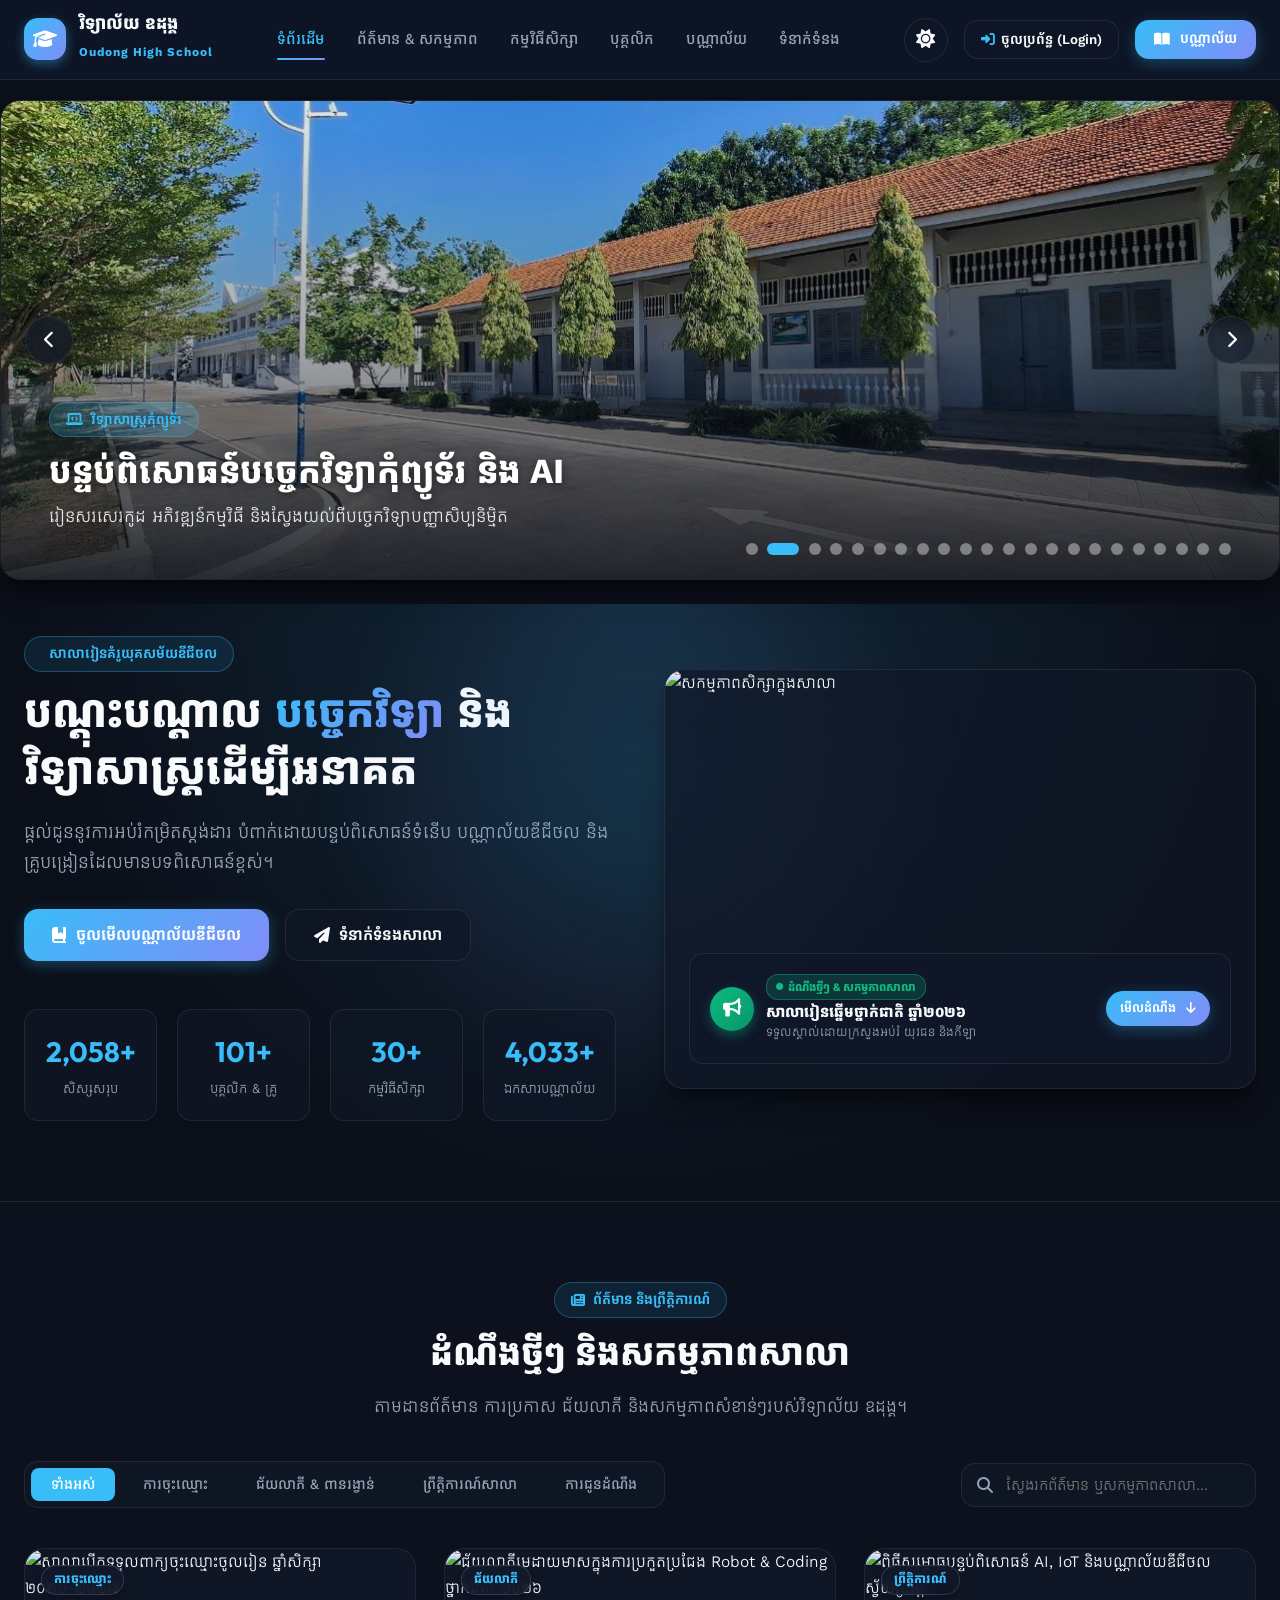
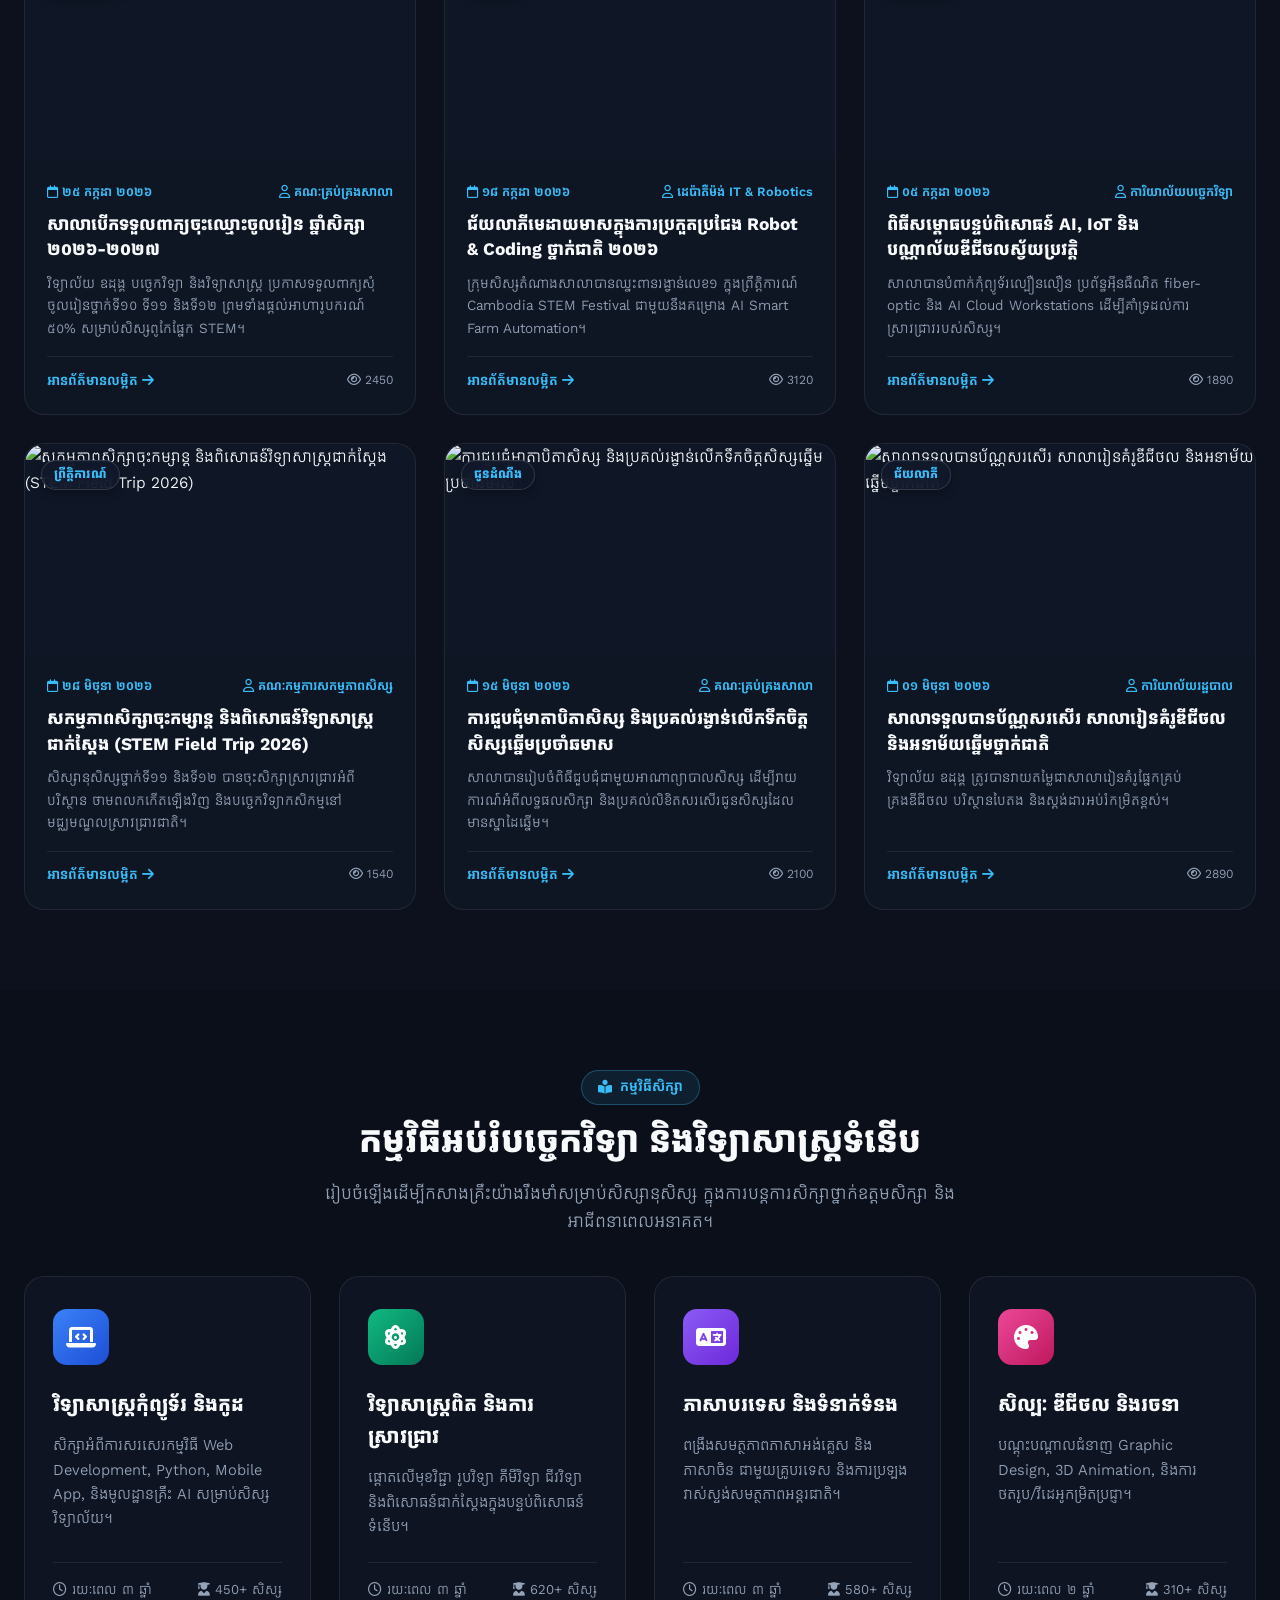
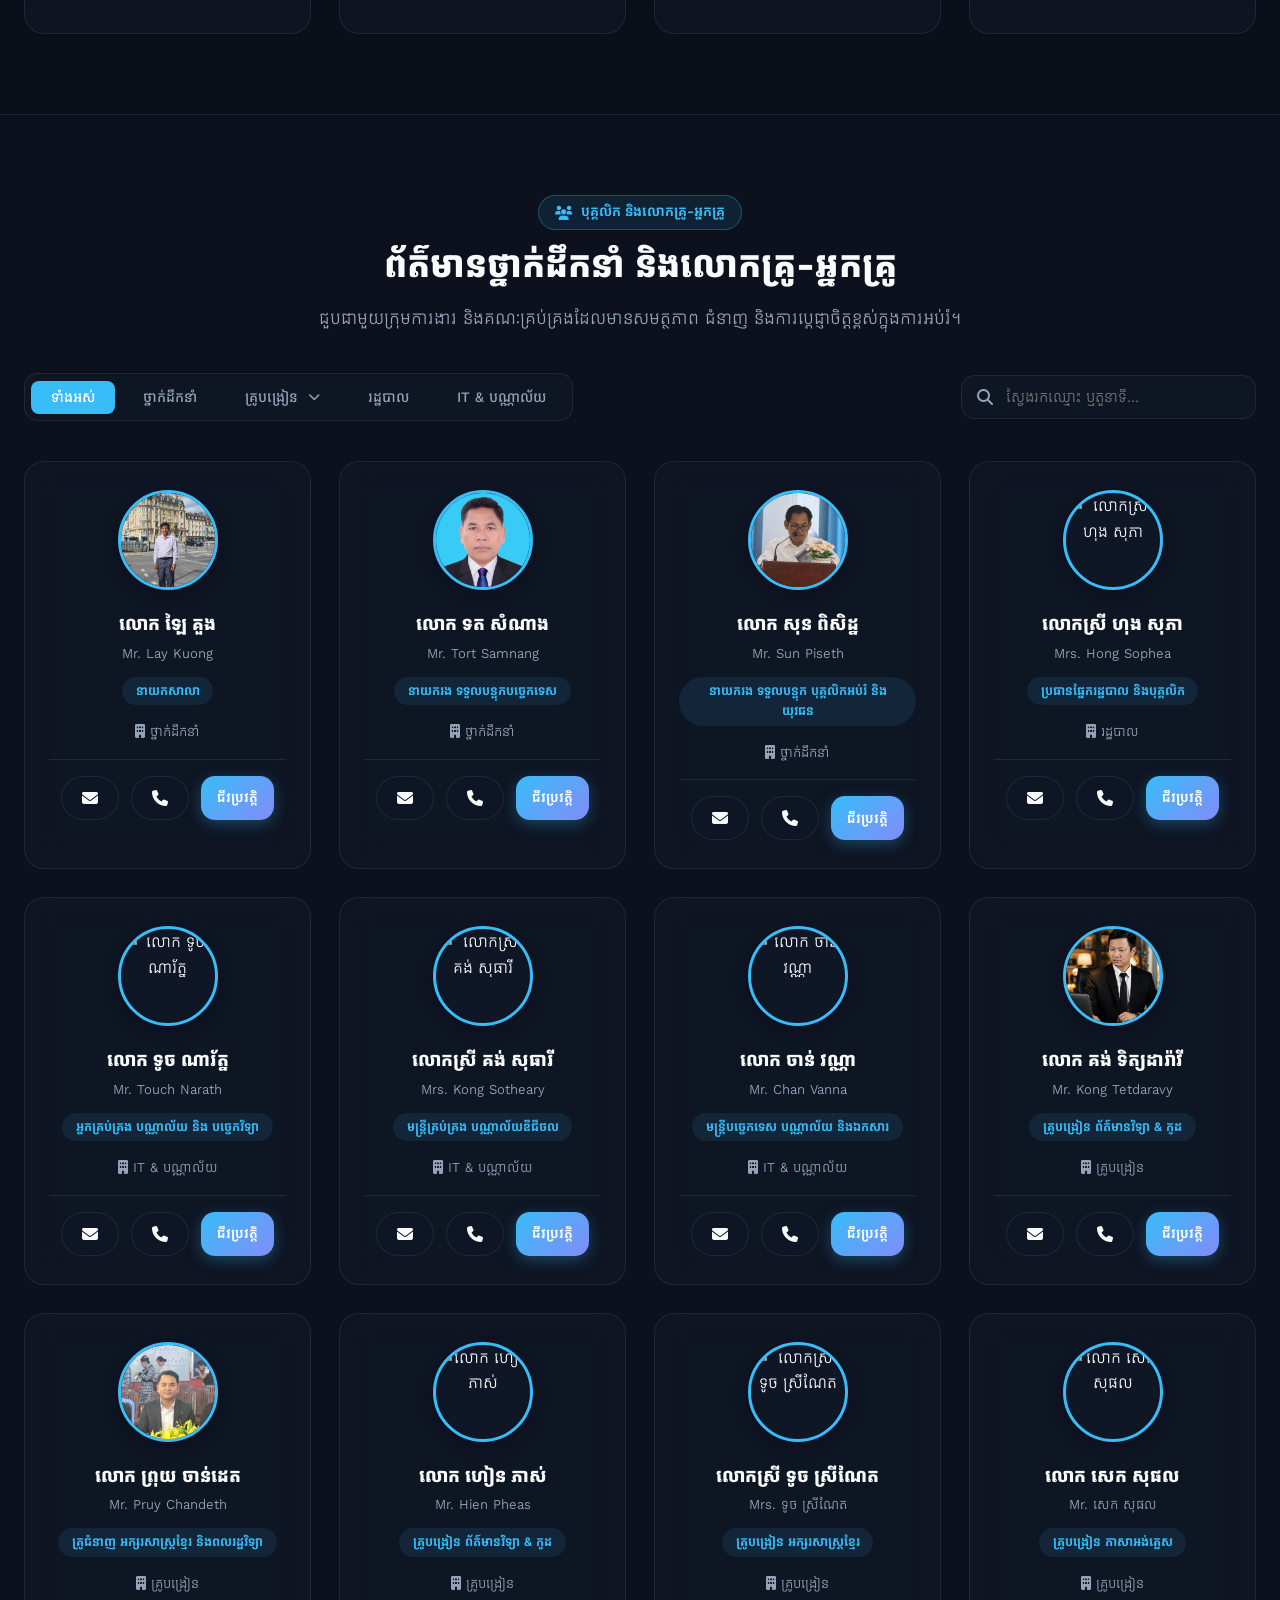
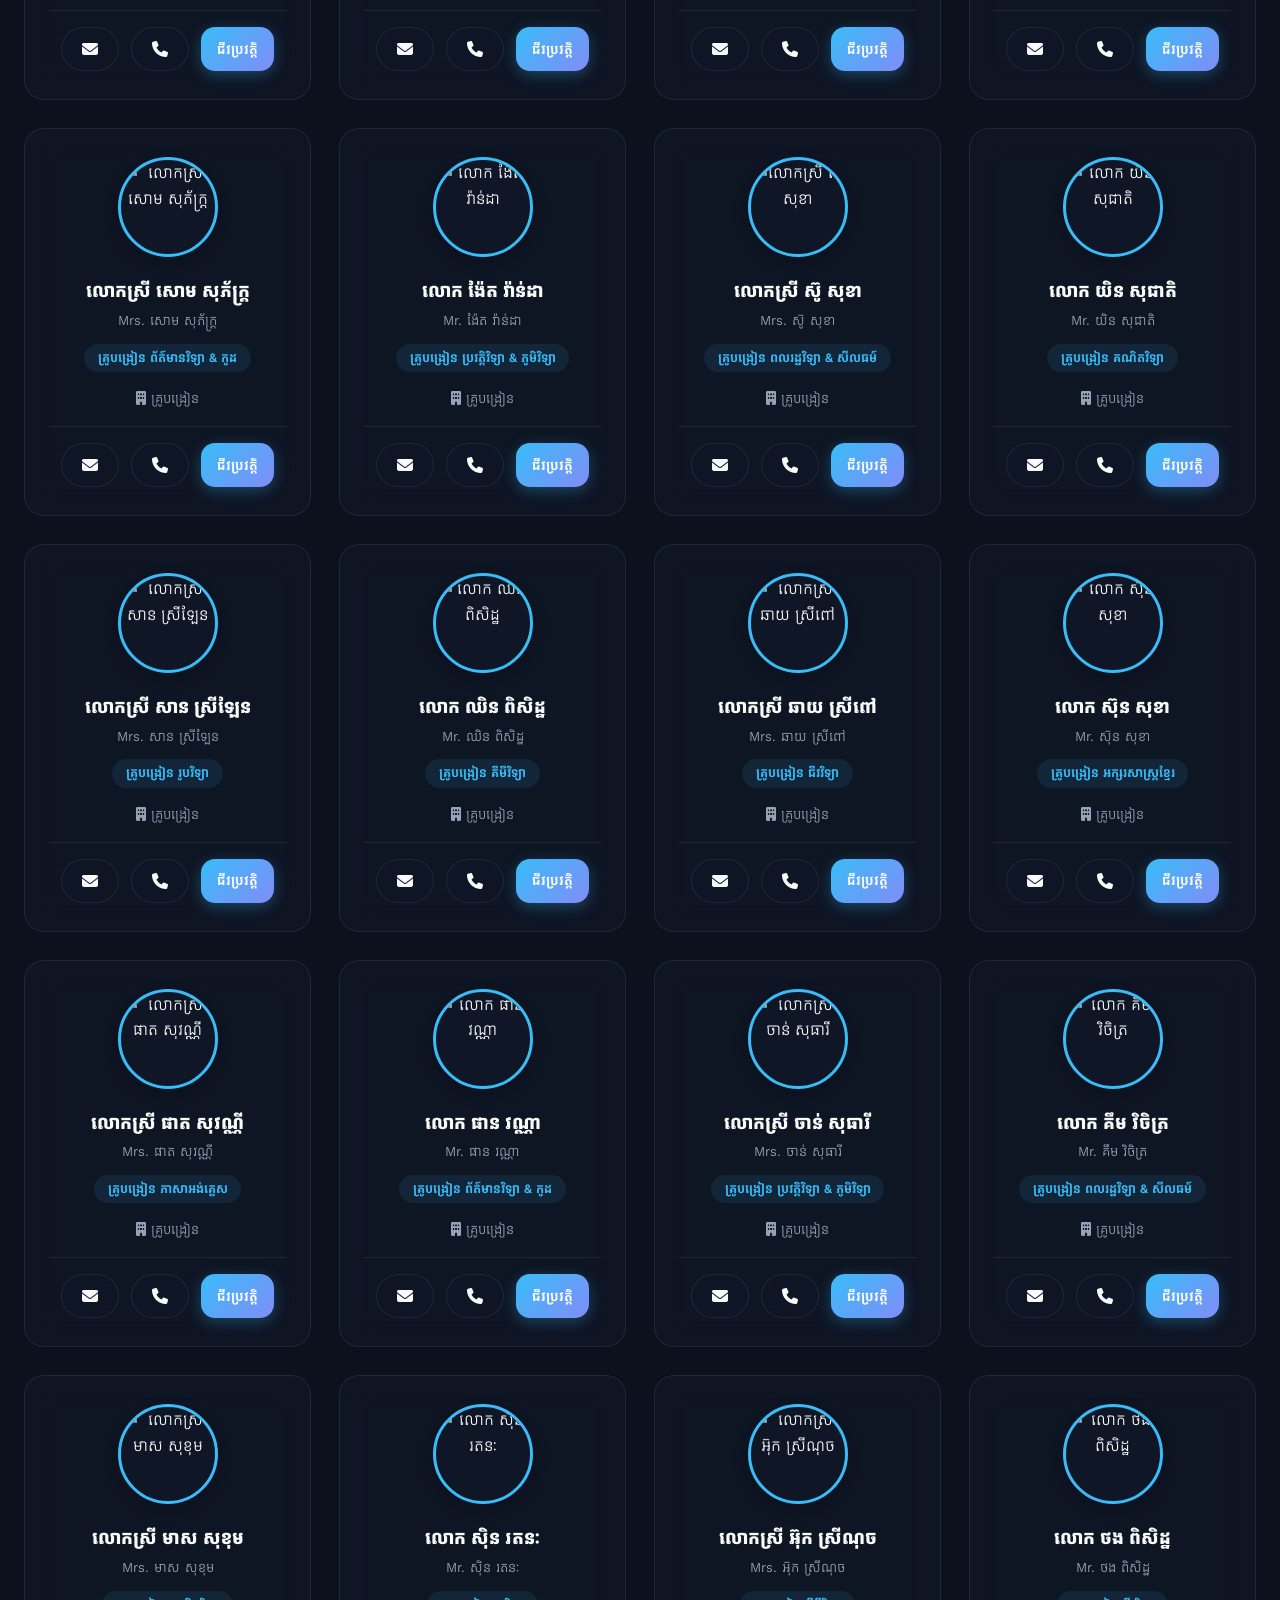
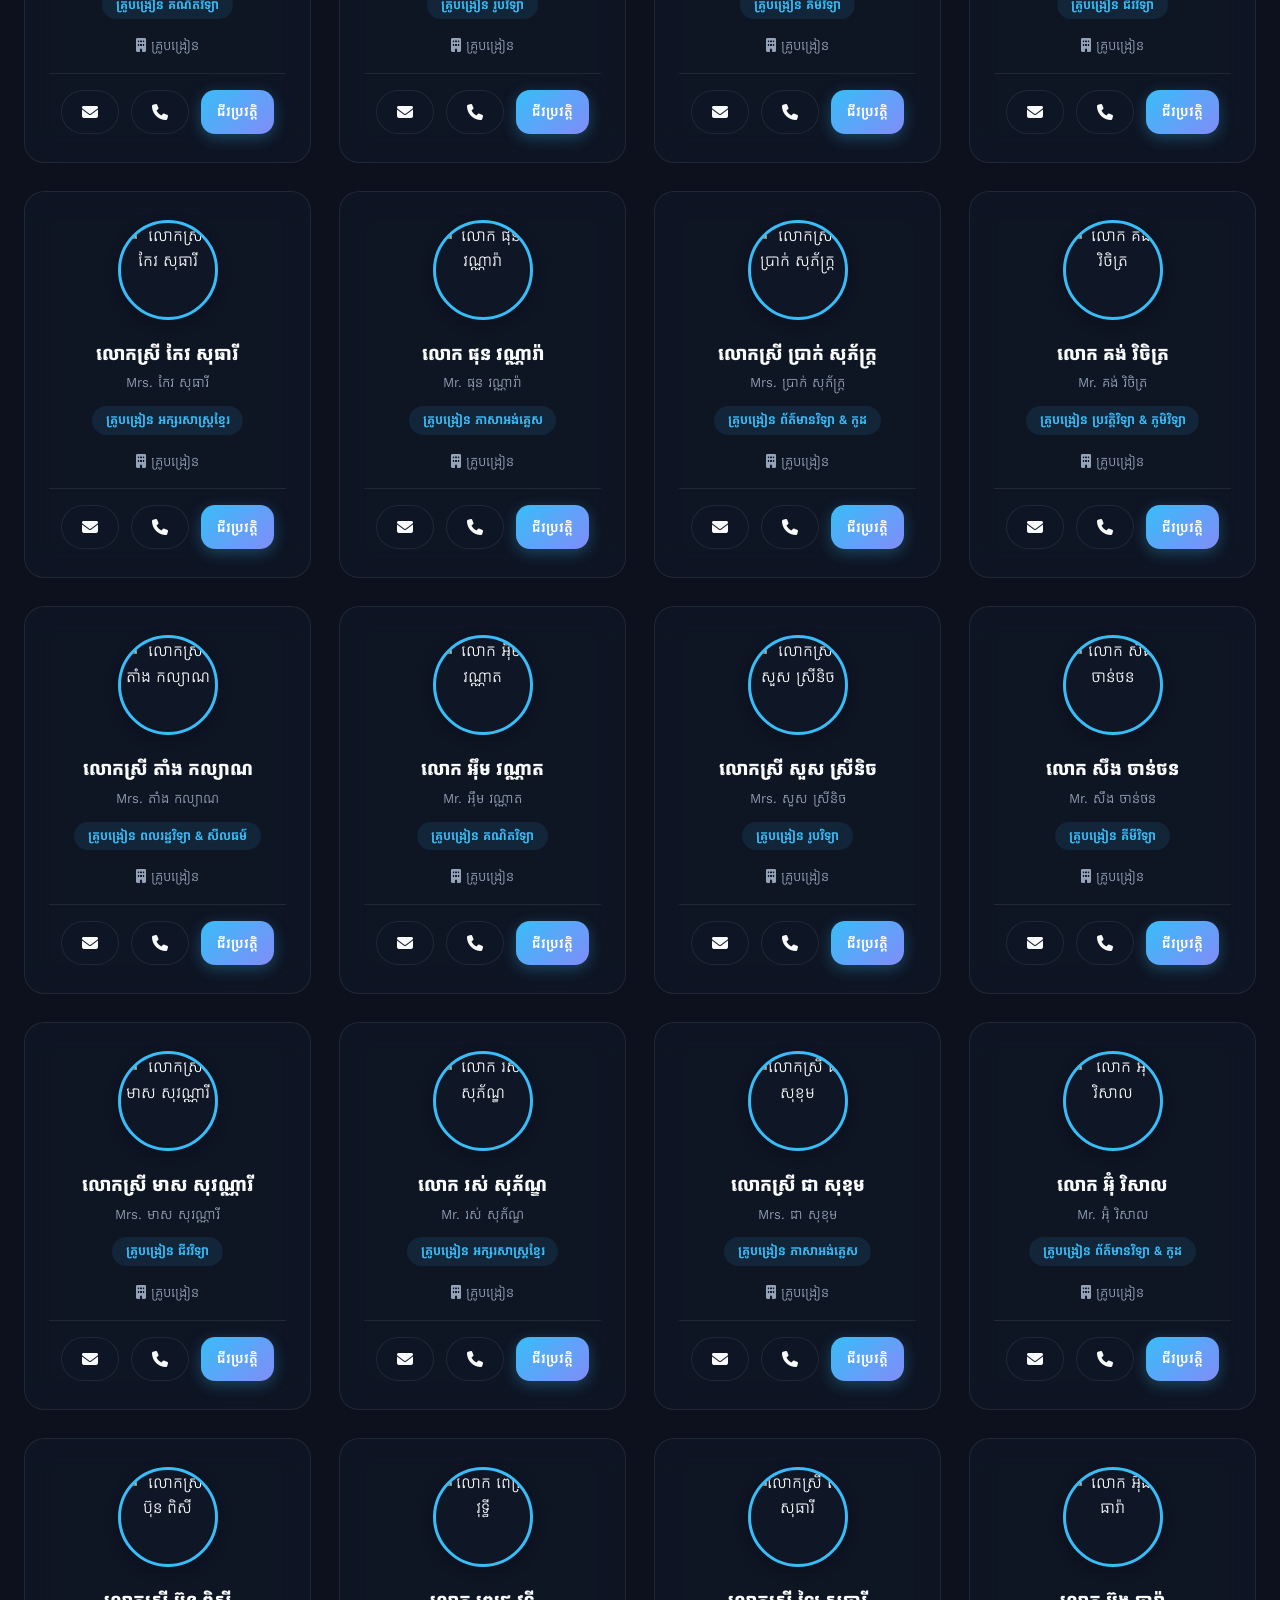
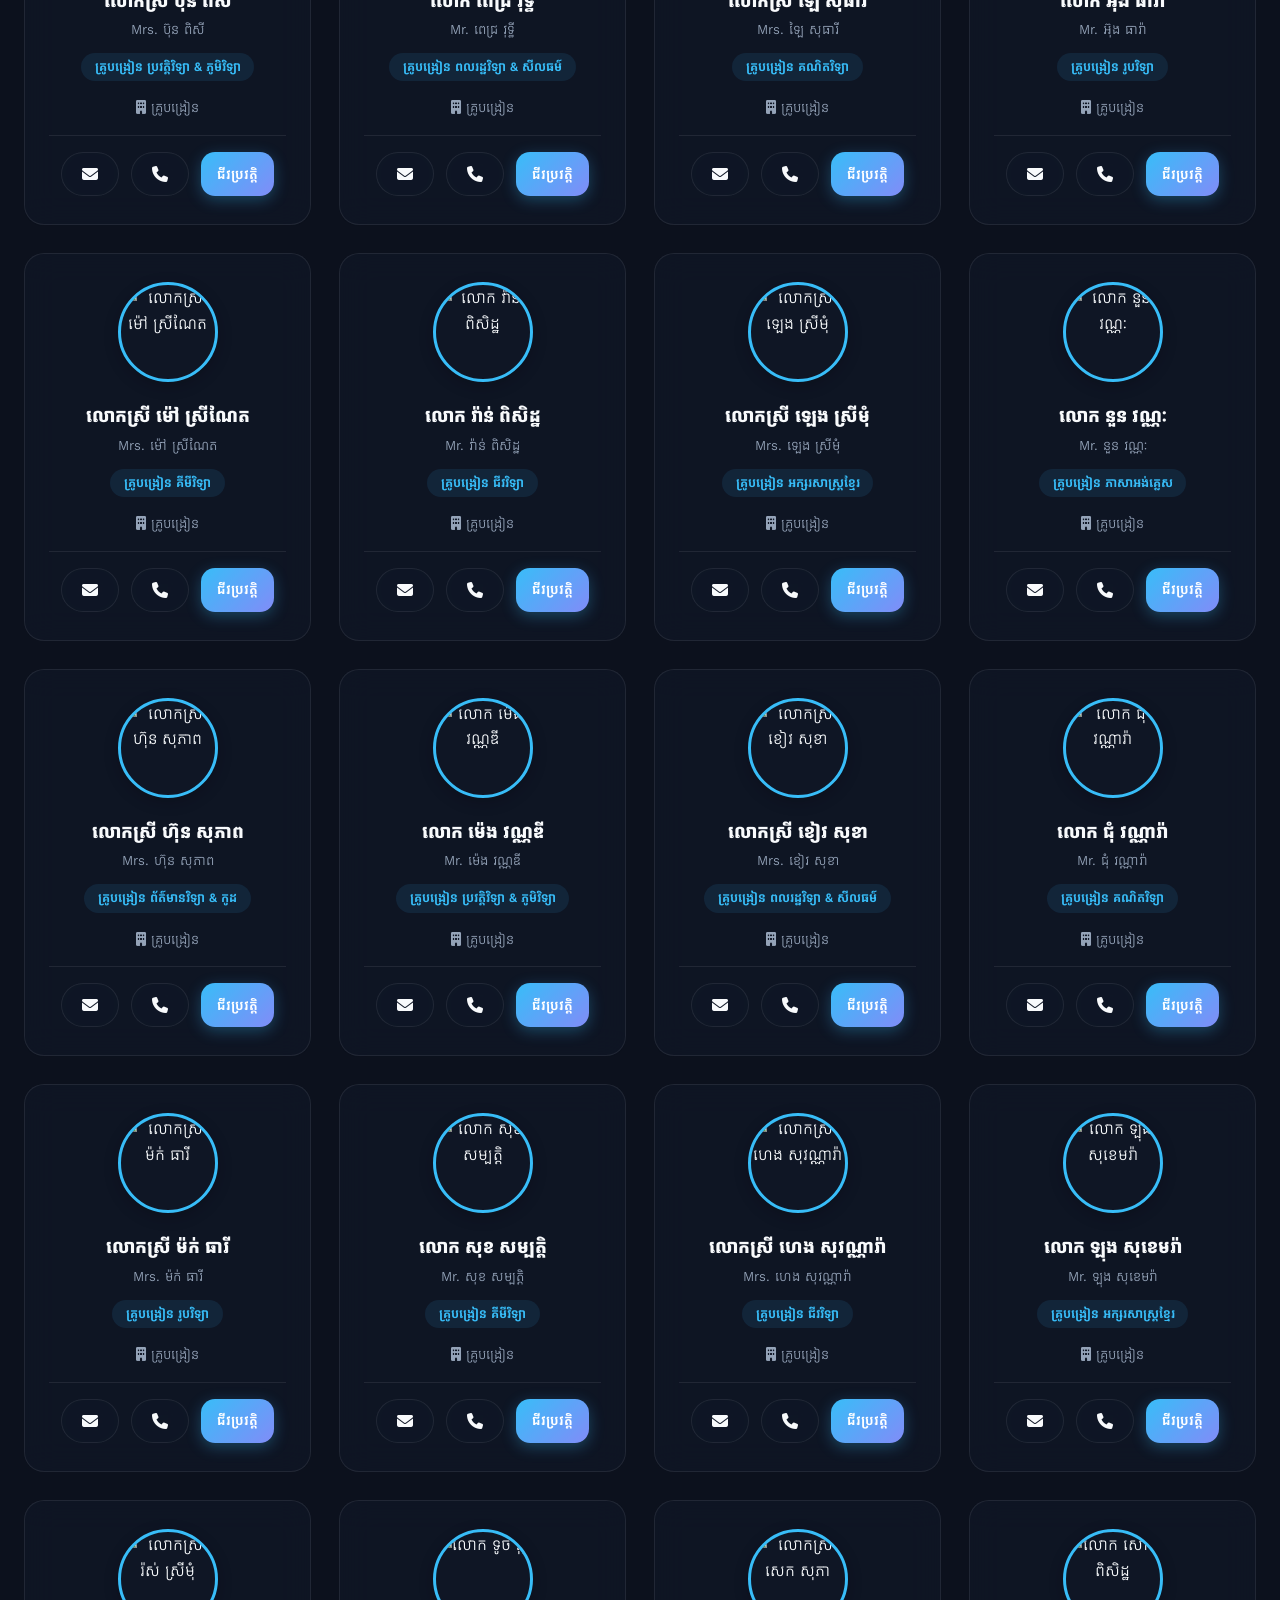
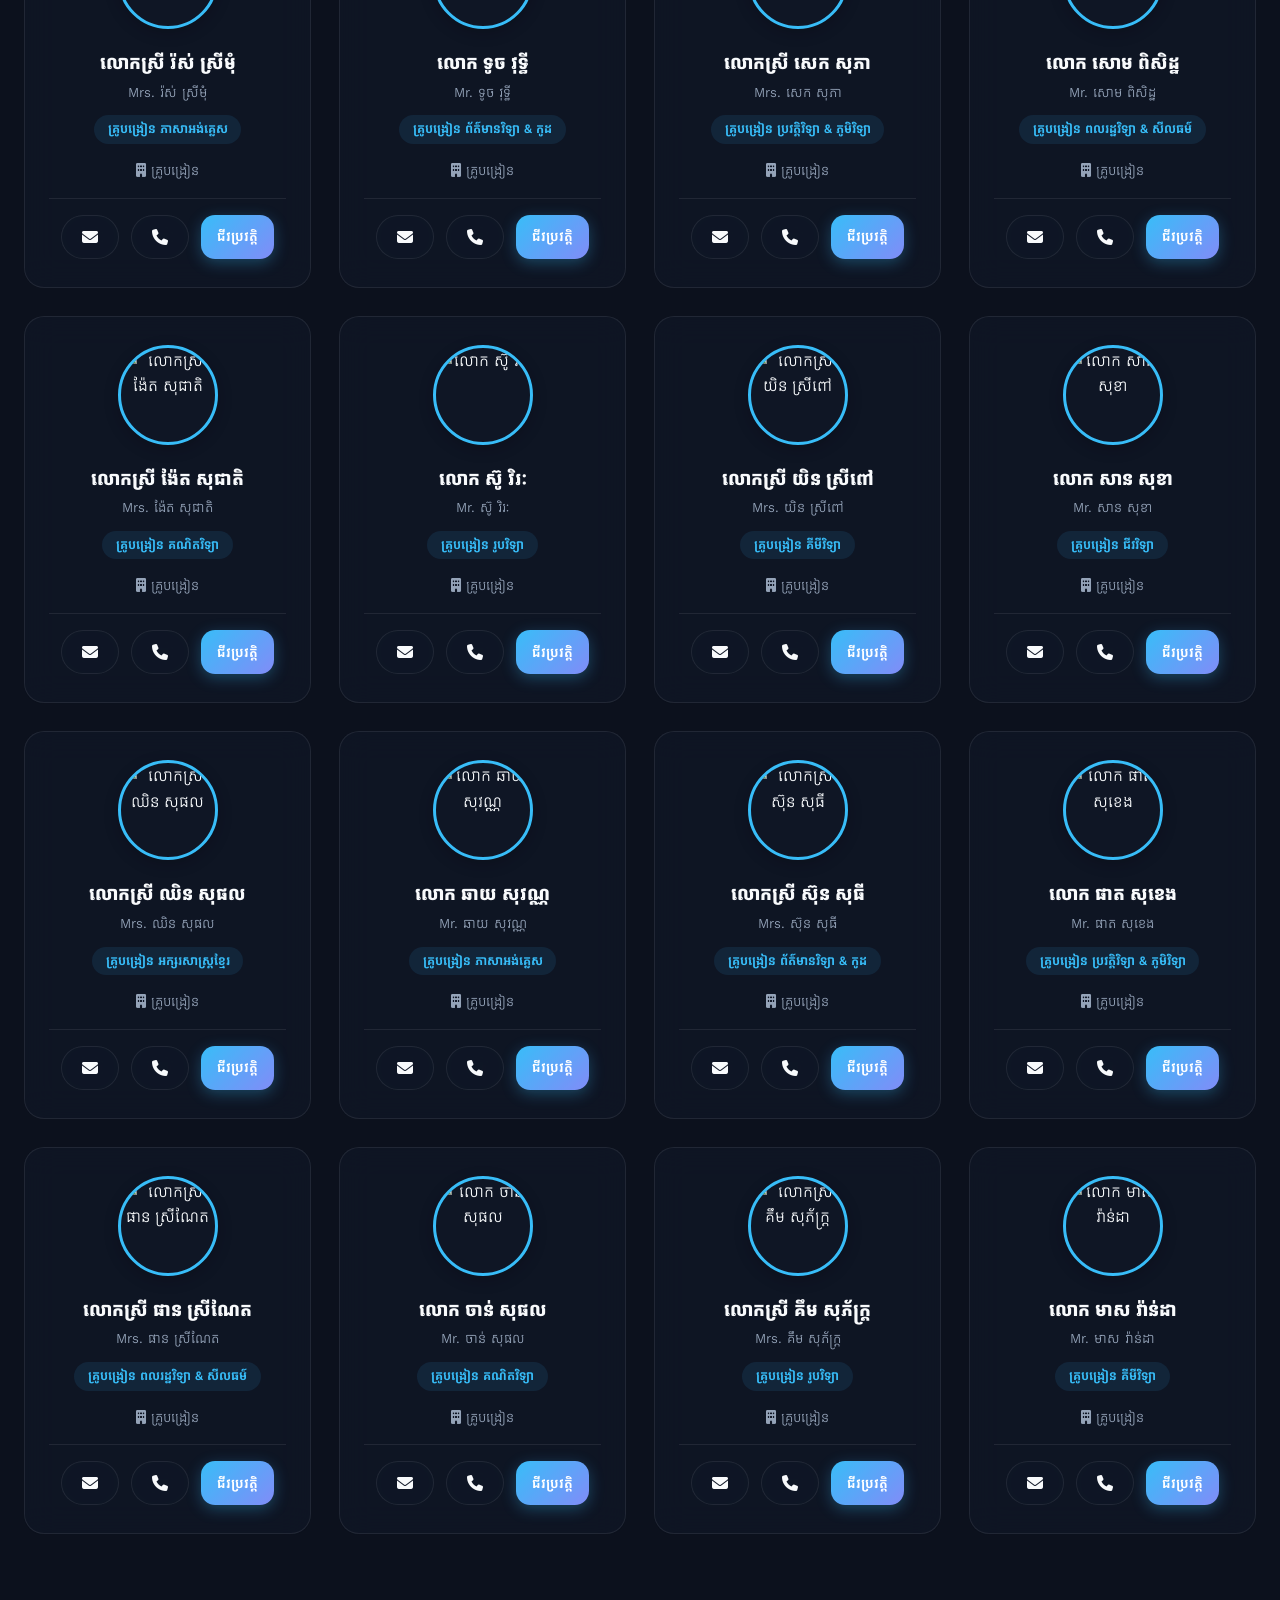
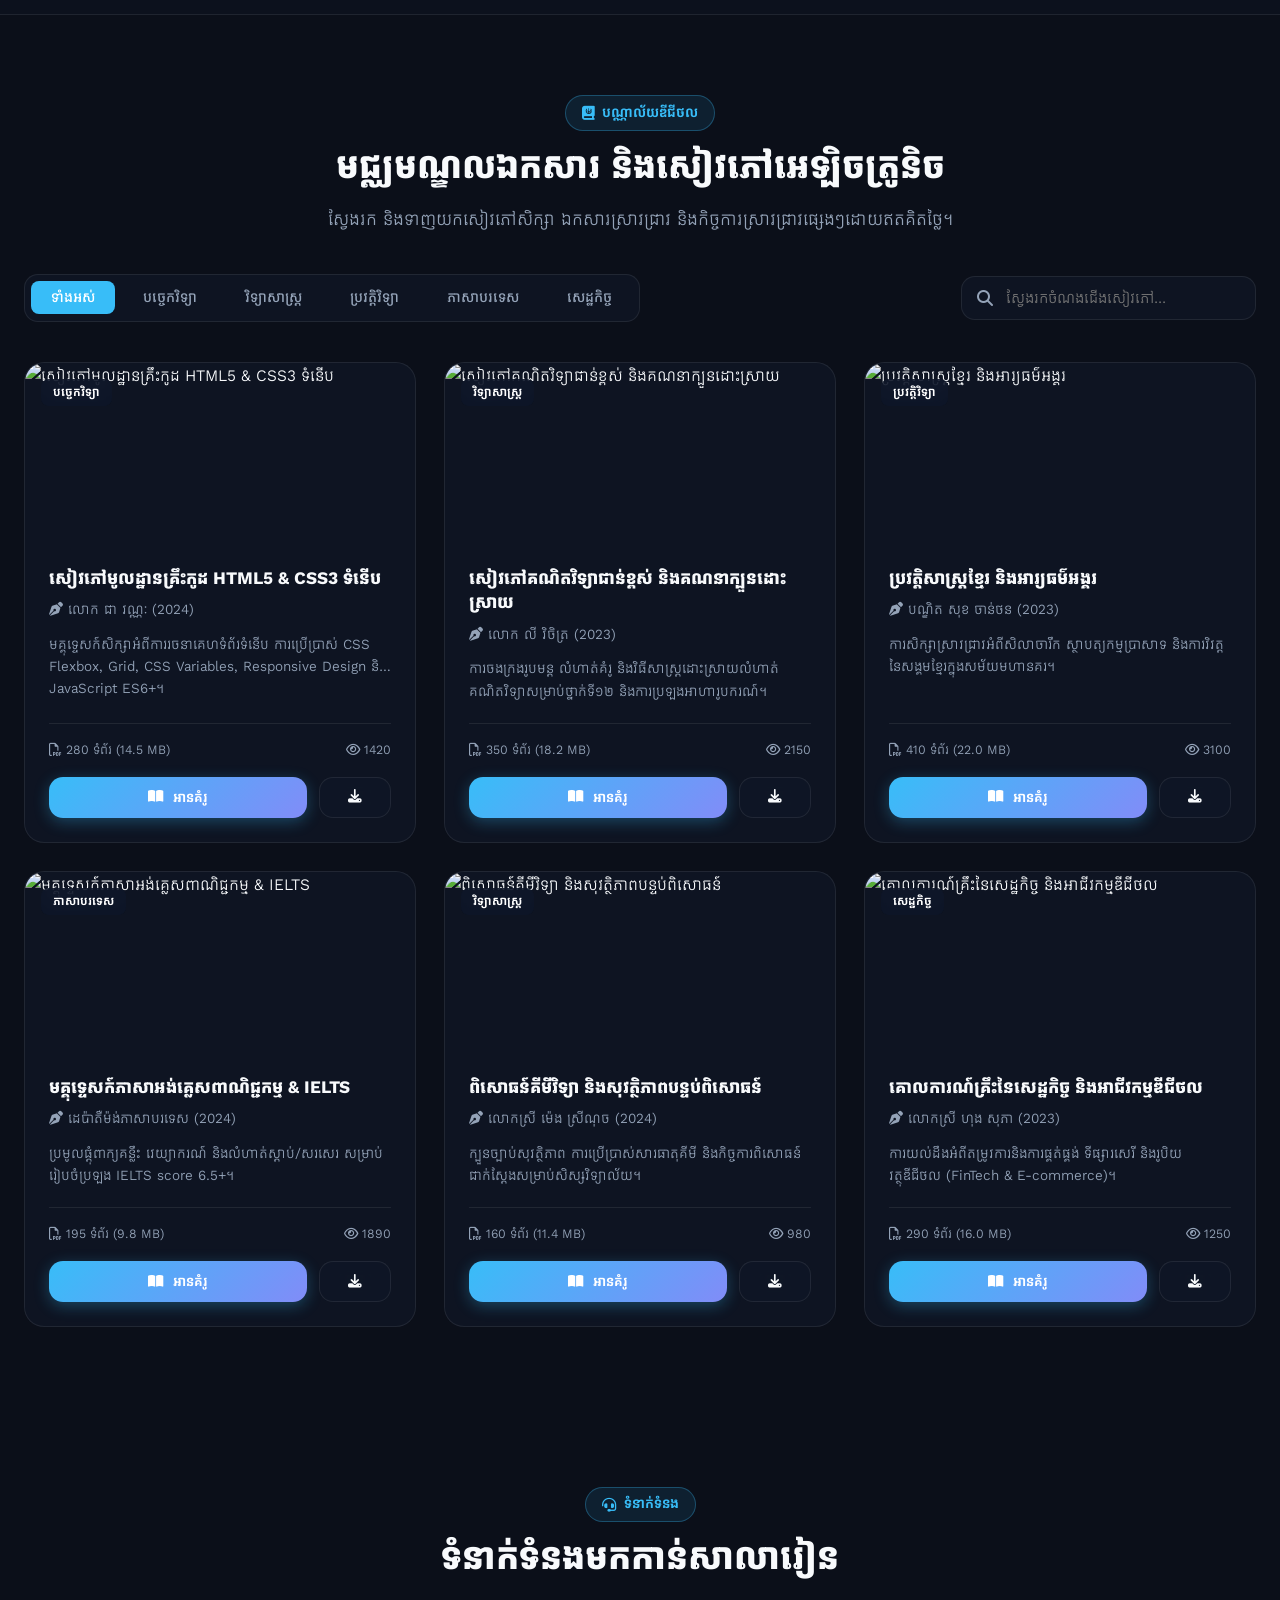
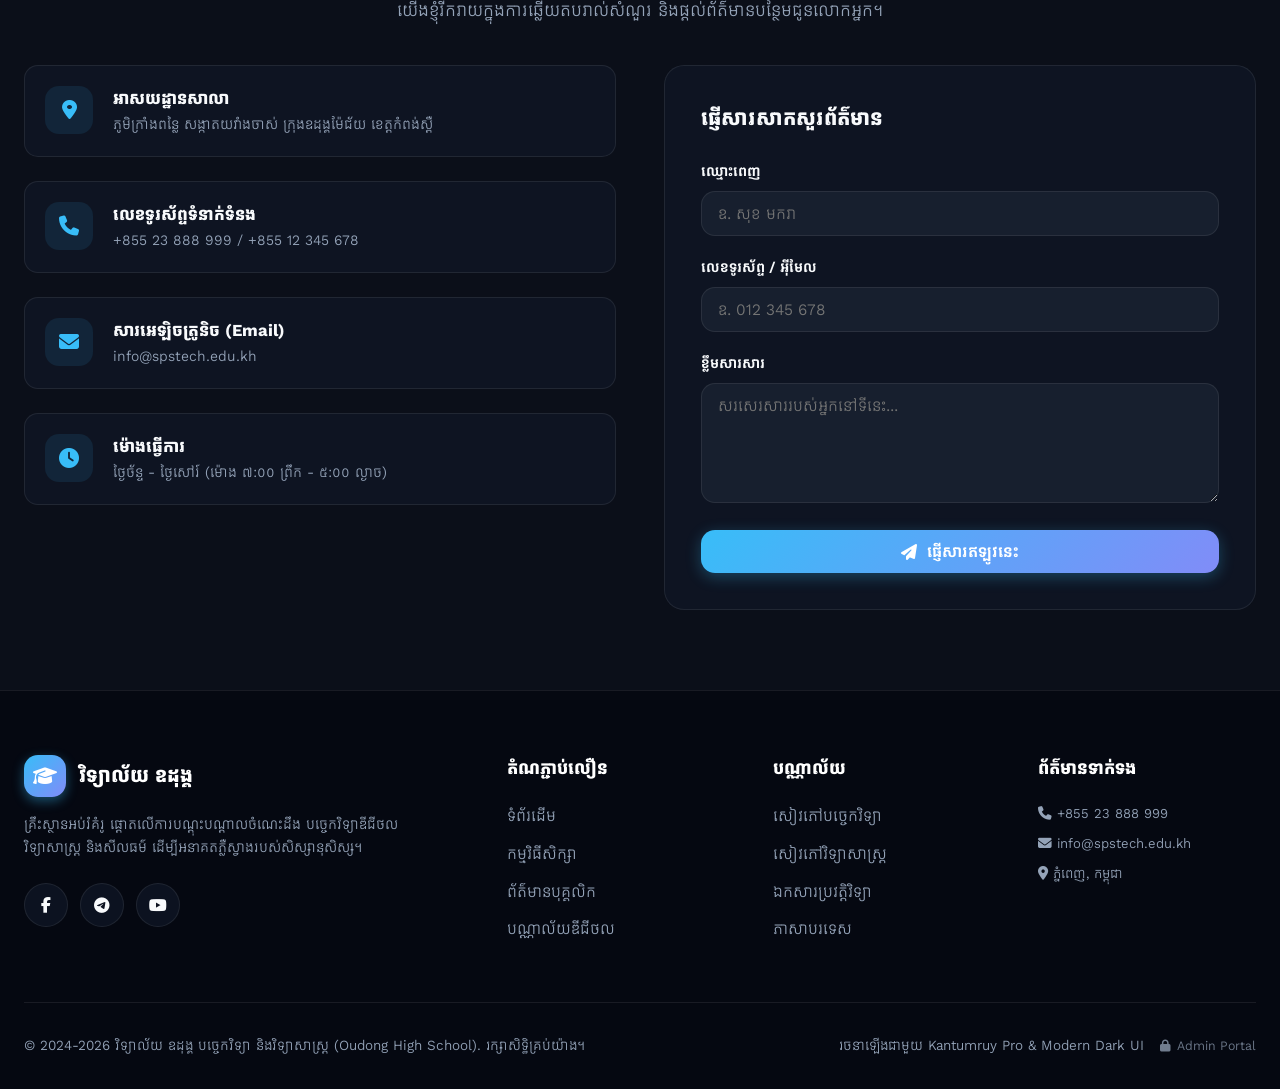
==== commit 54388ecf: "image update" ====
--- a/index.html
+++ b/index.html
@@ -41,6 +41,10 @@
                 <button class="btn-icon theme-toggle" id="themeToggleBtn" title="ប្តូរ Theme Dark/Light">
                     <i class="fa-solid fa-sun"></i>
                 </button>
+                <a href="admin.html" class="btn btn-secondary" id="navAdminLoginBtn" style="padding: 0.5rem 1rem; font-size: 0.85rem; display: inline-flex; align-items: center; gap: 0.4rem;" title="ចូលប្រព័ន្ធ Admin សម្រាប់កែសម្រួលទិន្នន័យ">
+                    <i class="fa-solid fa-right-to-bracket" style="color: var(--accent-primary);"></i>
+                    <span id="navAdminLoginText">ចូលប្រព័ន្ធ (Login)</span>
+                </a>
                 <a href="#library" class="btn btn-primary" style="padding: 0.5rem 1.2rem; font-size: 0.875rem;">
                     <i class="fa-solid fa-book-open"></i> បណ្ណាល័យ
                 </a>
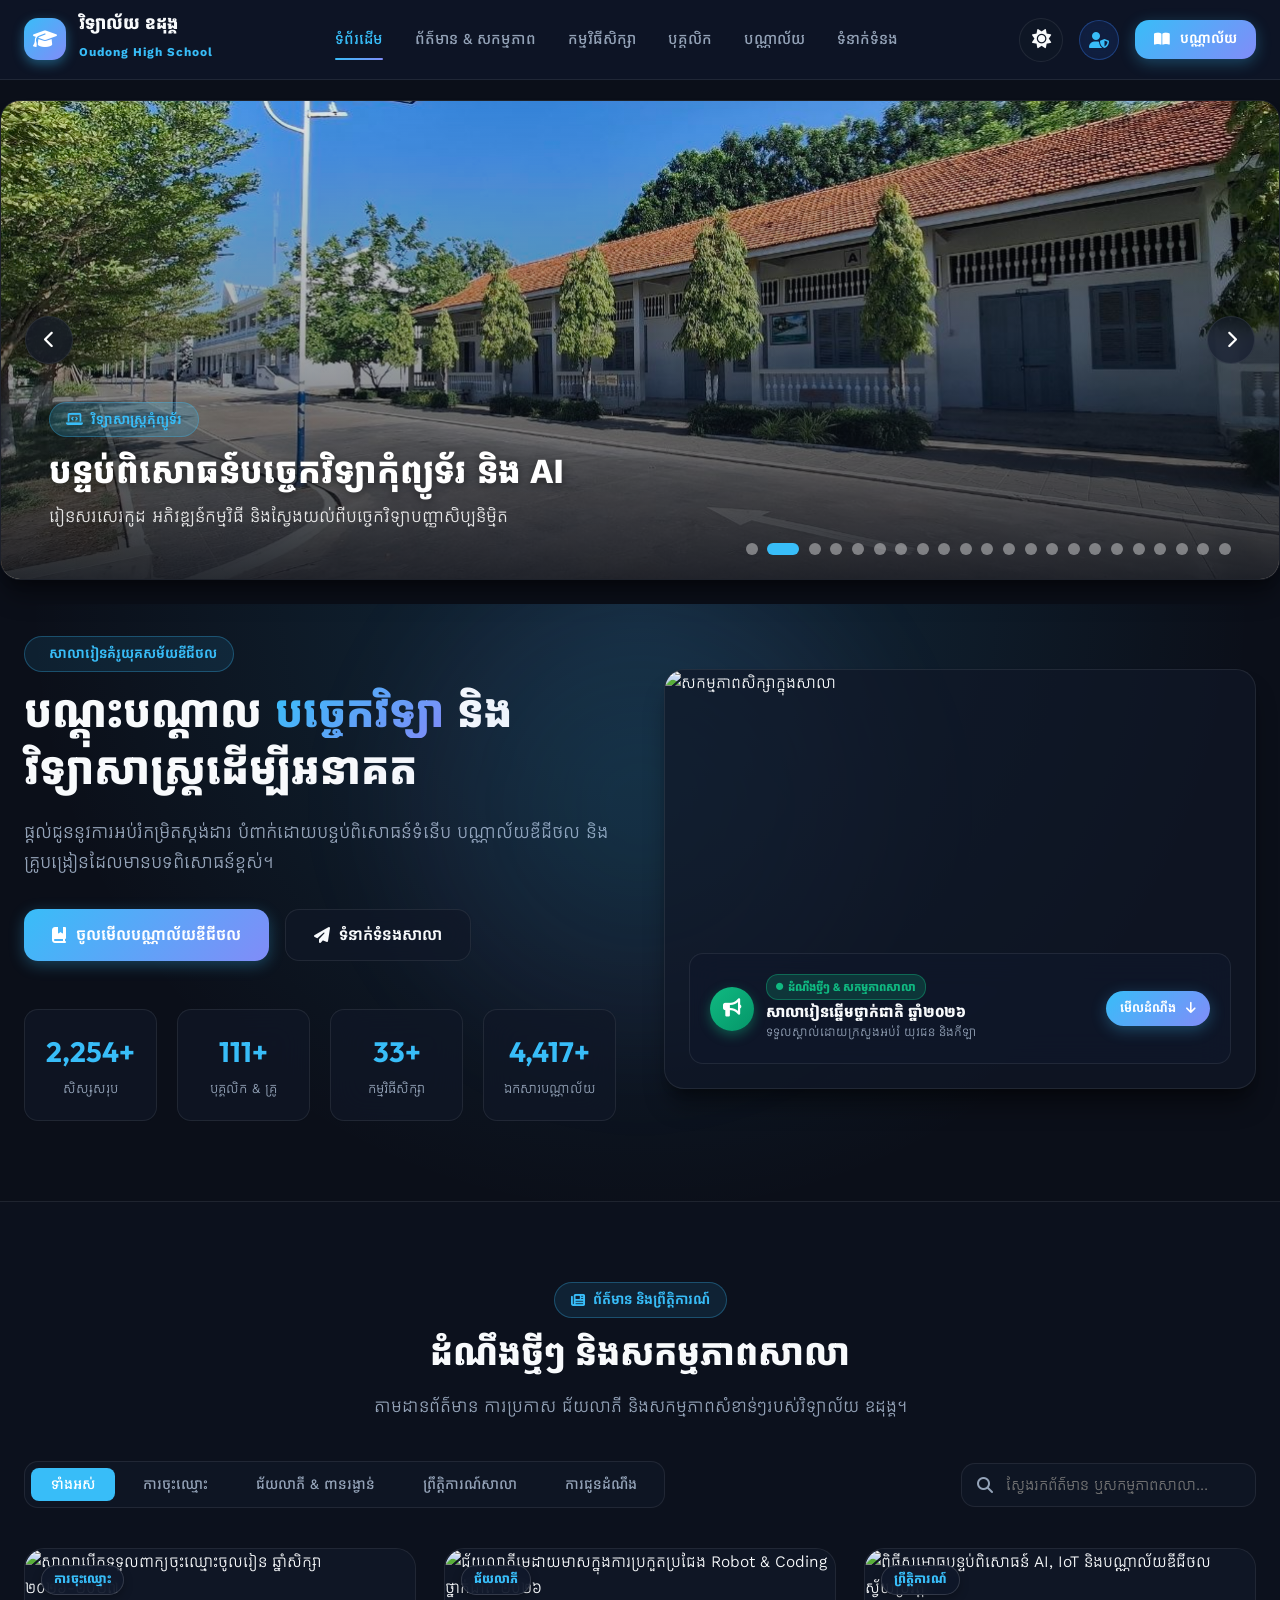
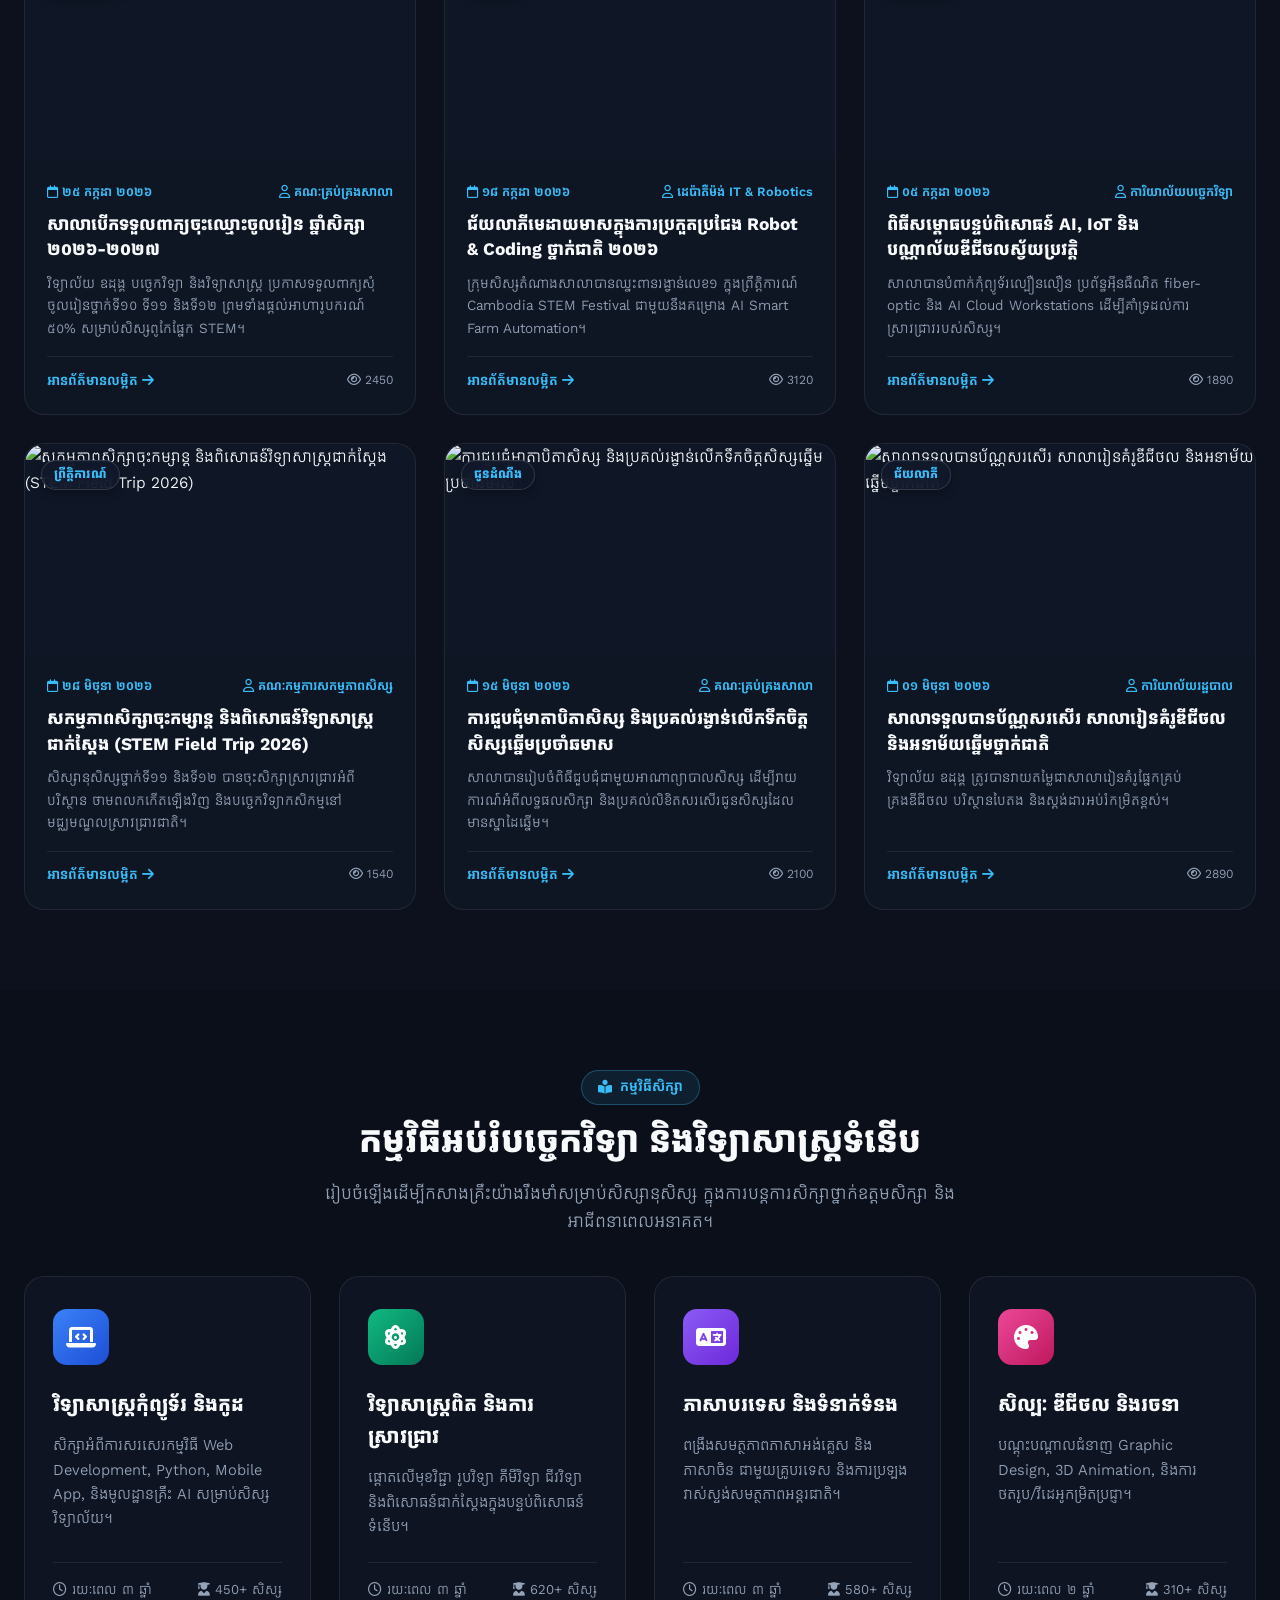
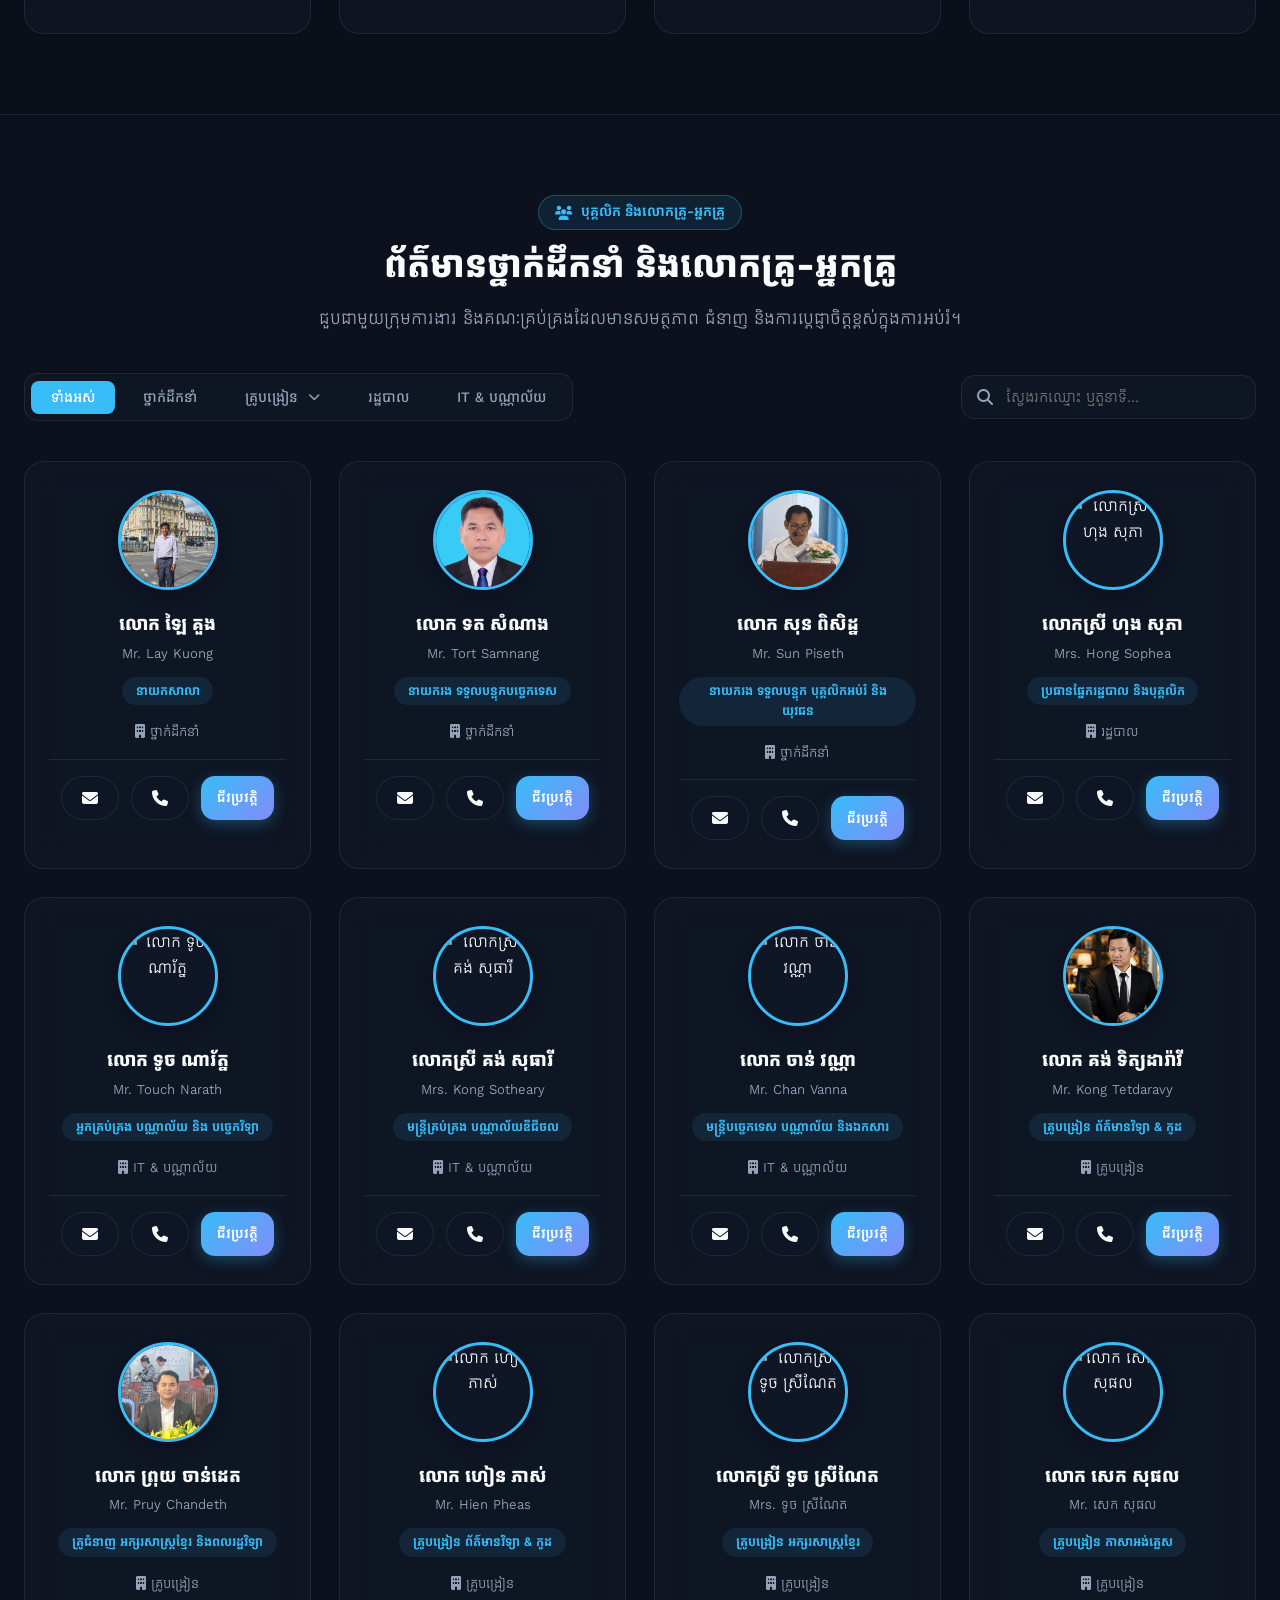
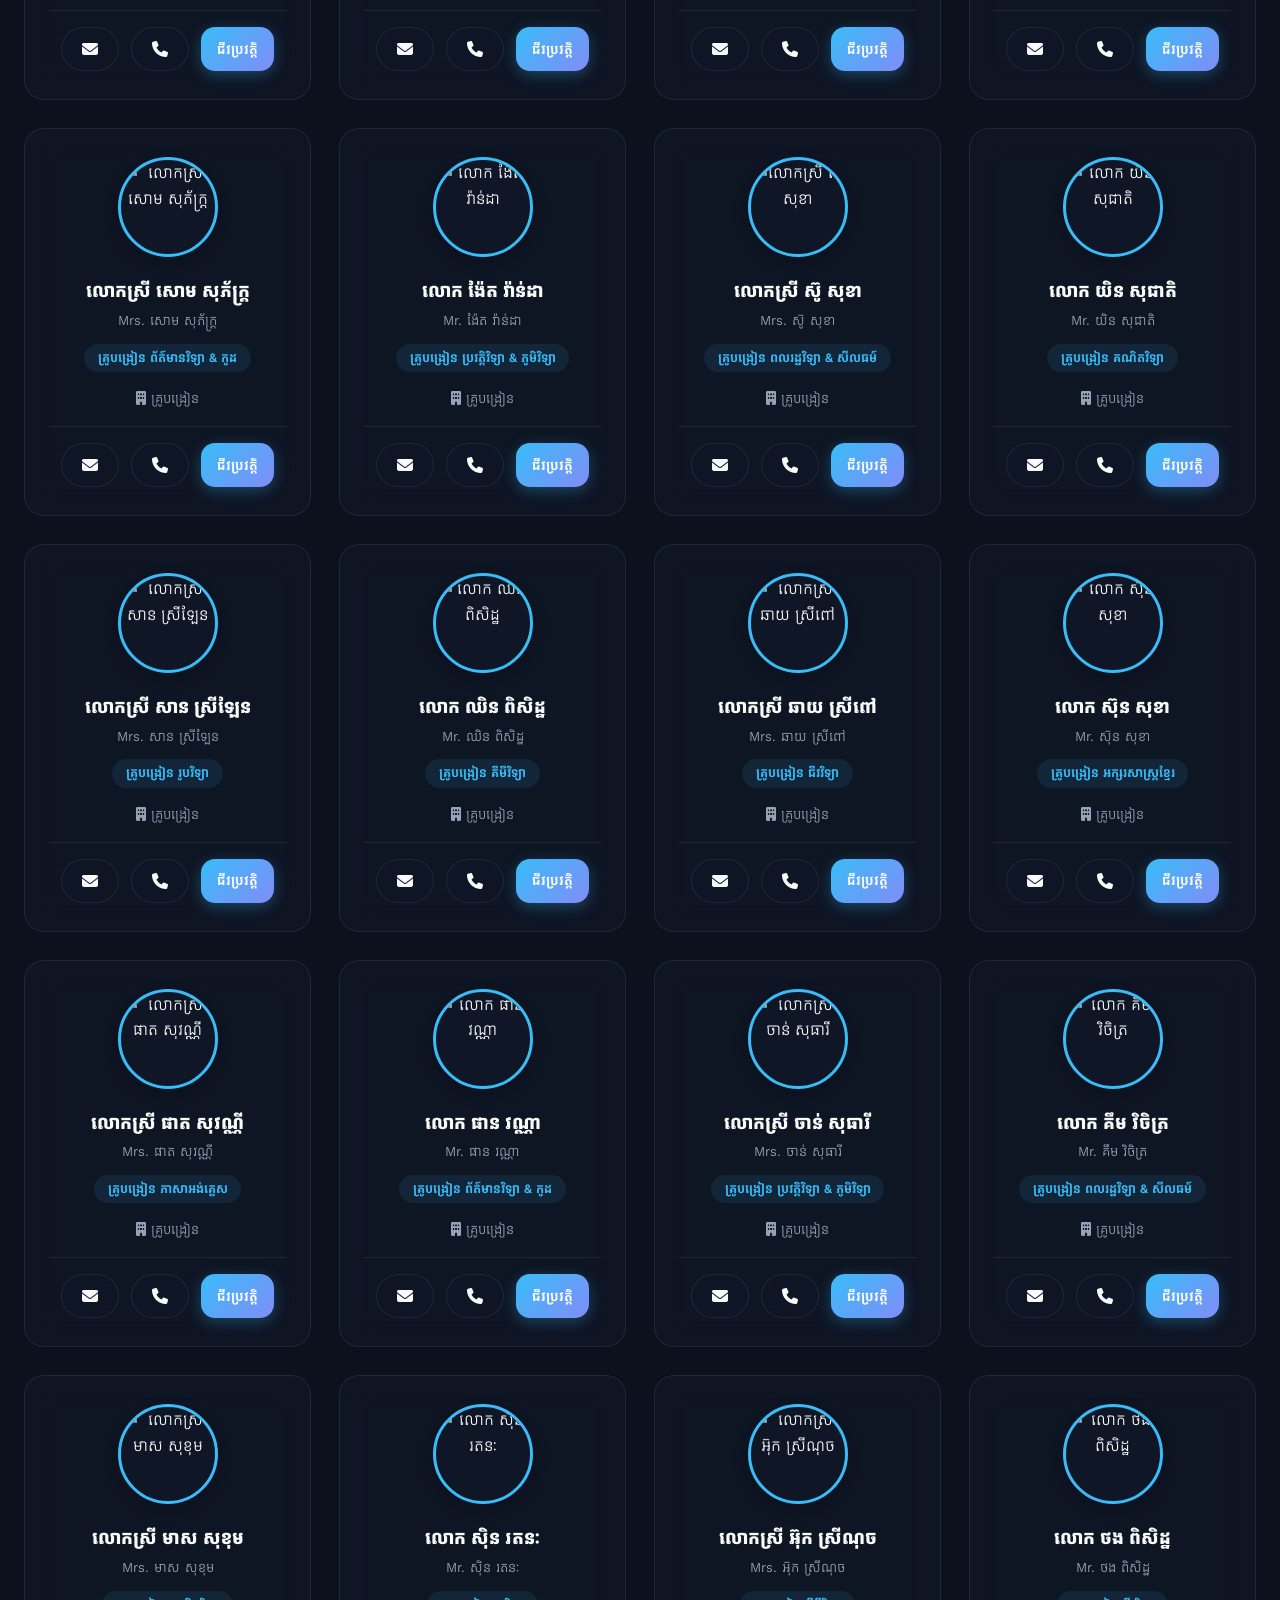
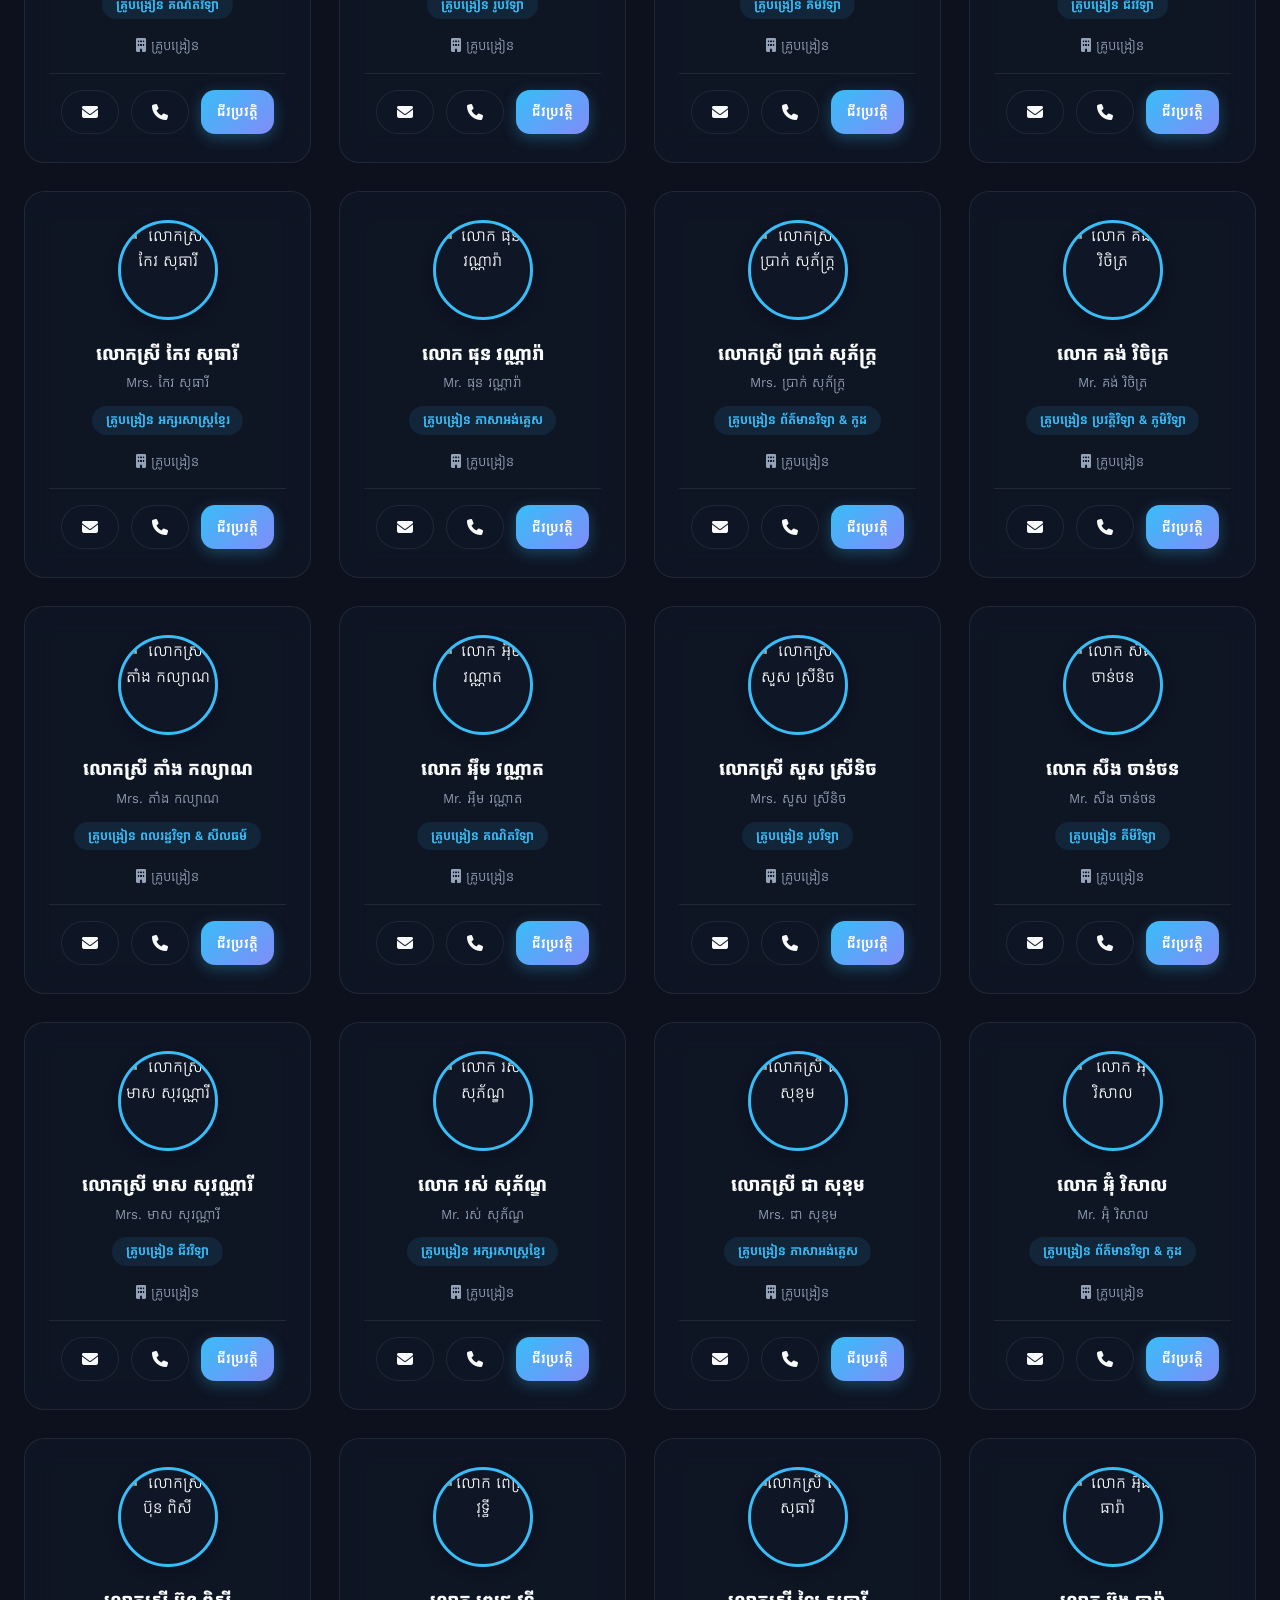
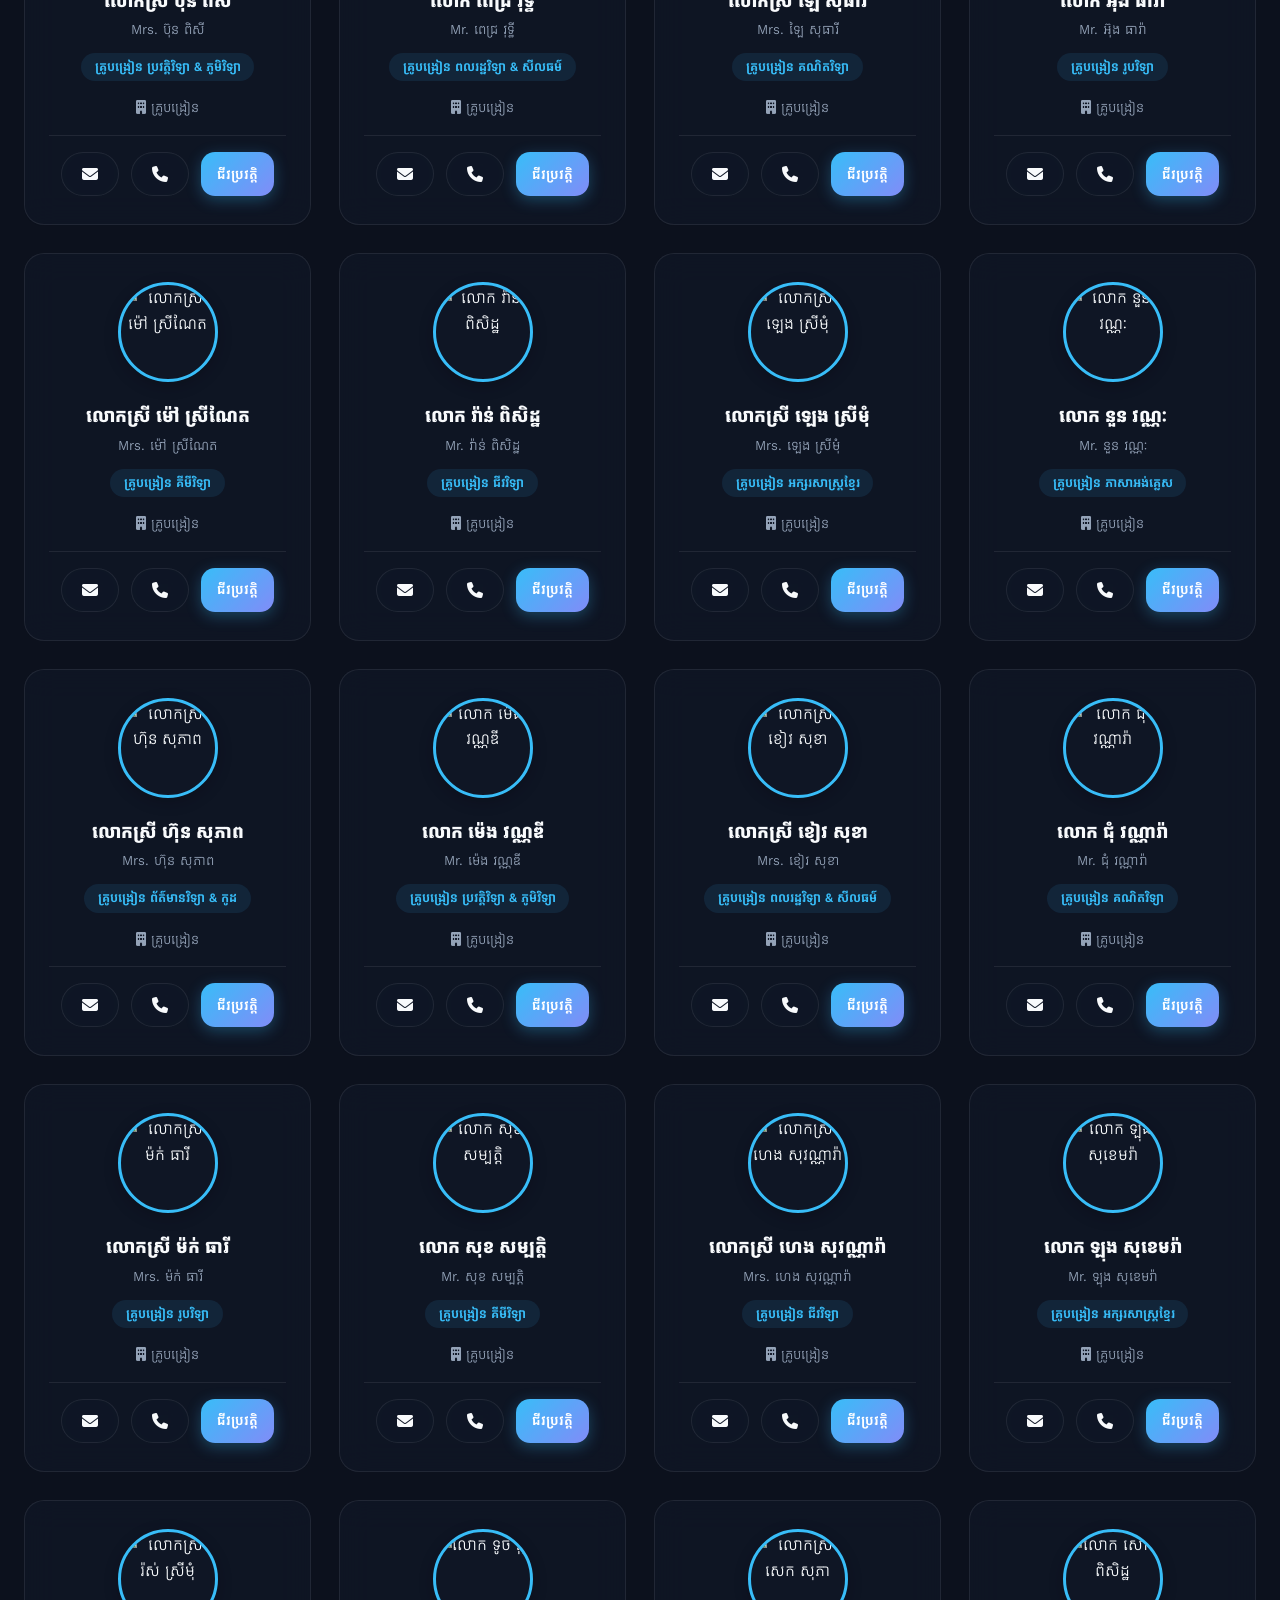
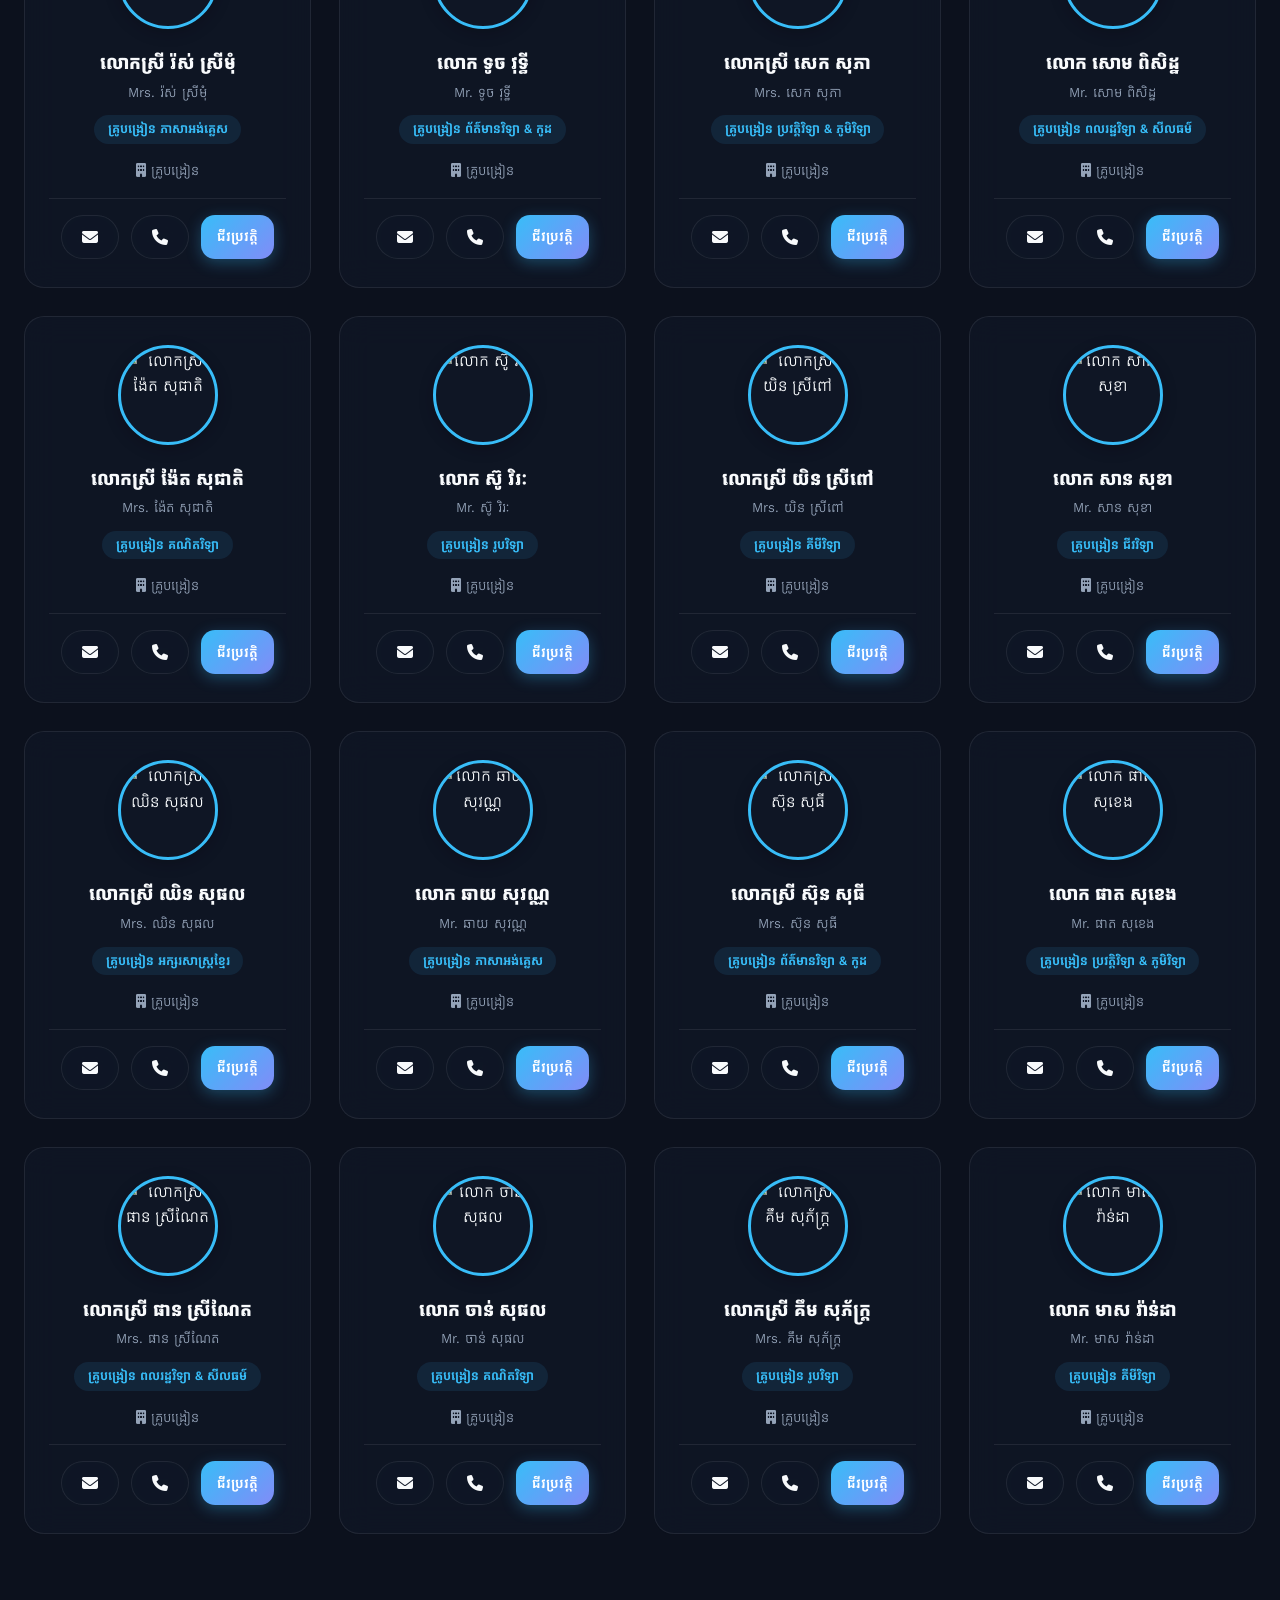
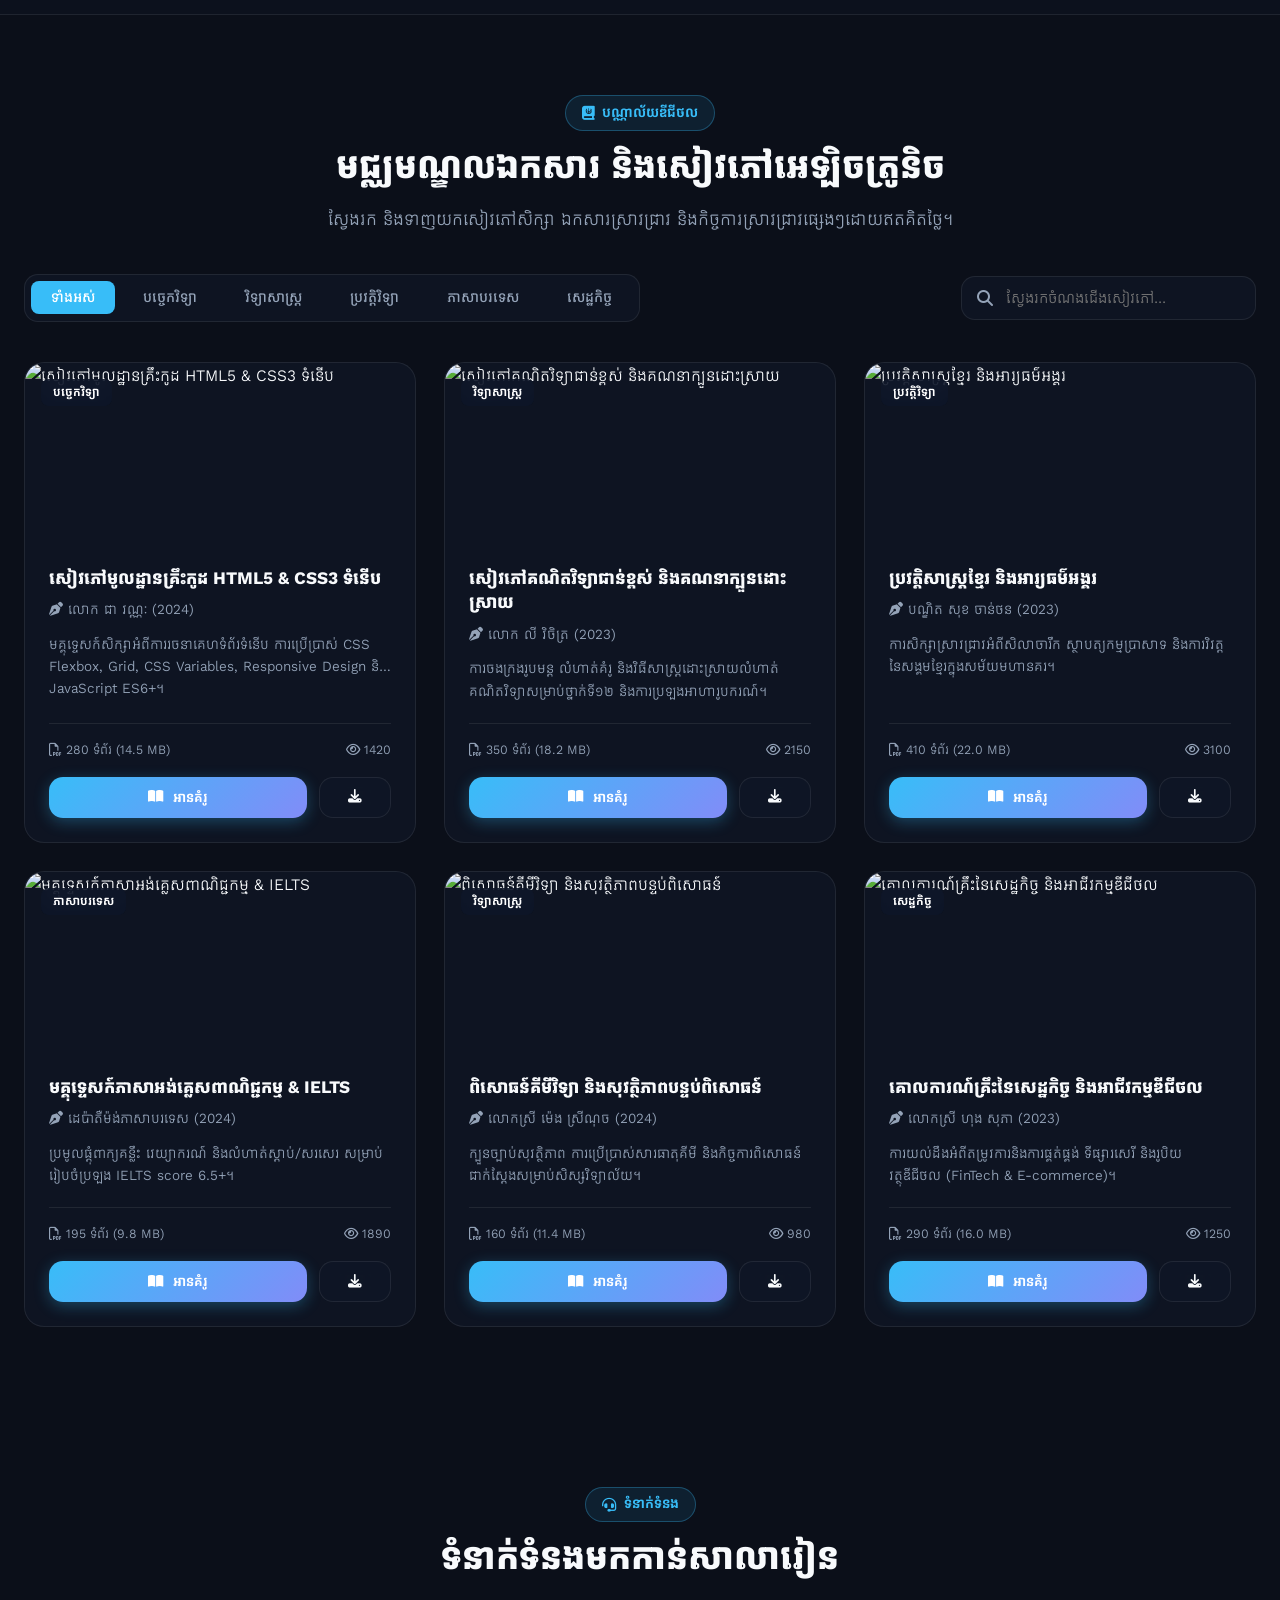
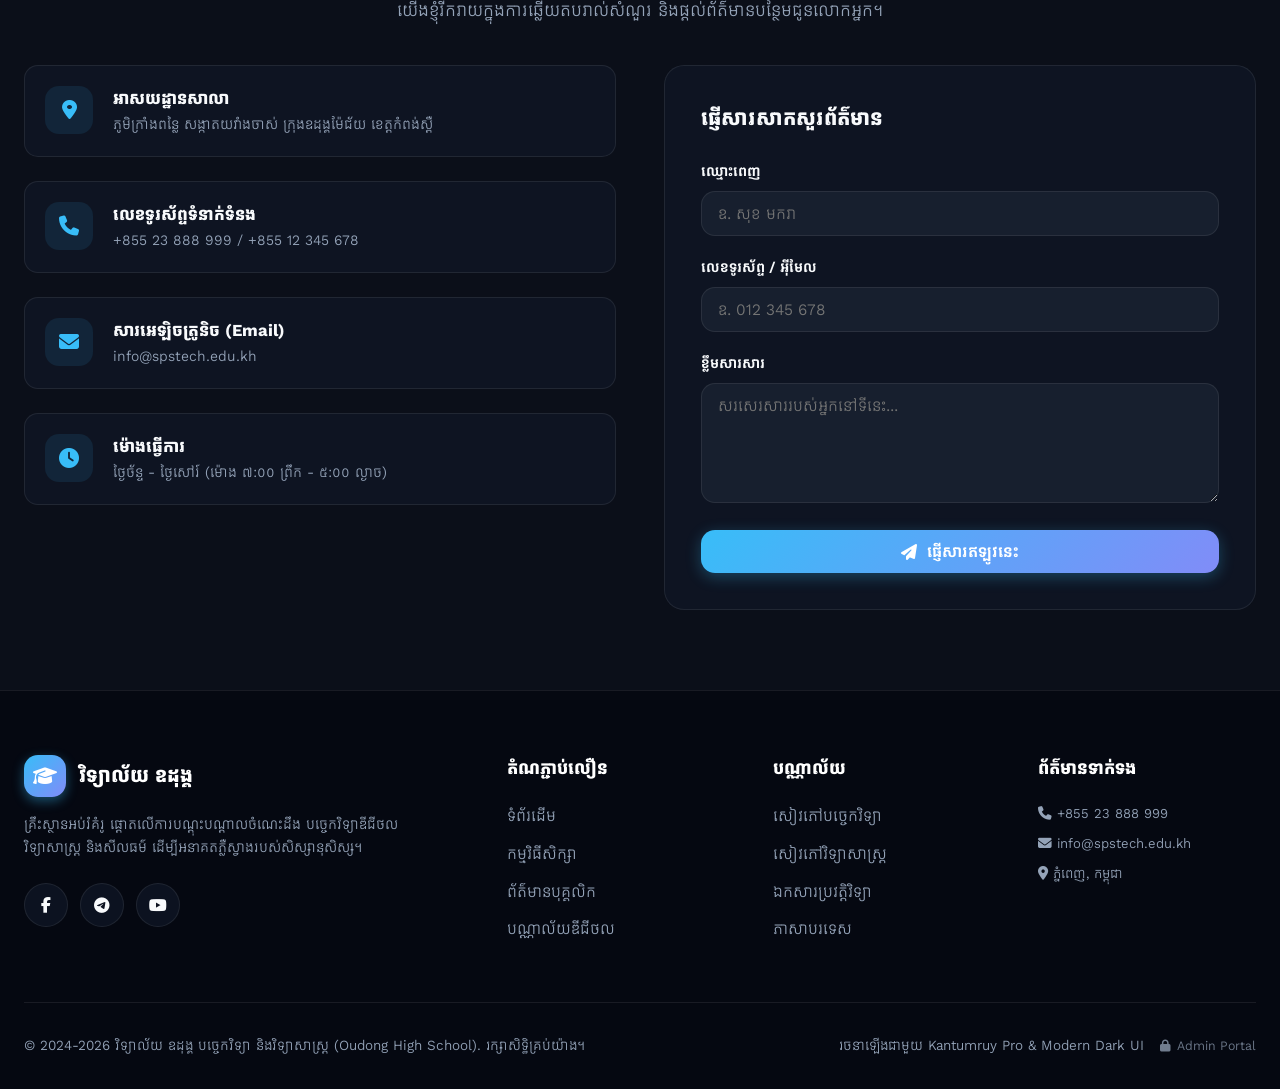
==== commit 7a2ba617: "update admin login" ====
--- a/index.html
+++ b/index.html
@@ -41,9 +41,8 @@
                 <button class="btn-icon theme-toggle" id="themeToggleBtn" title="ប្តូរ Theme Dark/Light">
                     <i class="fa-solid fa-sun"></i>
                 </button>
-                <a href="admin.html" class="btn btn-secondary" id="navAdminLoginBtn" style="padding: 0.5rem 1rem; font-size: 0.85rem; display: inline-flex; align-items: center; gap: 0.4rem;" title="ចូលប្រព័ន្ធ Admin សម្រាប់កែសម្រួលទិន្នន័យ">
-                    <i class="fa-solid fa-right-to-bracket" style="color: var(--accent-primary);"></i>
-                    <span id="navAdminLoginText">ចូលប្រព័ន្ធ (Login)</span>
+                <a href="admin.html" class="admin-nav-login-btn" id="navAdminLoginBtn" title="ចូលប្រព័ន្ធ Admin (Admin Login)">
+                    <i class="fa-solid fa-user-shield"></i>
                 </a>
                 <a href="#library" class="btn btn-primary" style="padding: 0.5rem 1.2rem; font-size: 0.875rem;">
                     <i class="fa-solid fa-book-open"></i> បណ្ណាល័យ
@@ -462,6 +461,63 @@
         </div>
     </footer>
 
+    <!-- HIGH PROFESSIONAL ADMIN LOGIN POPUP MODAL DIALOG -->
+    <div class="modal-overlay" id="indexAdminLoginModal">
+        <div class="modal-container" style="max-width: 410px; border-radius: 20px; border: 1px solid var(--border-color); overflow: hidden; box-shadow: 0 25px 60px rgba(0,0,0,0.45);">
+            <div class="modal-header" style="justify-content: space-between; border-bottom: 1px solid var(--border-color); padding: 1.25rem 1.5rem; background: var(--bg-card);">
+                <div style="display: flex; align-items: center; gap: 0.75rem;">
+                    <div style="width: 42px; height: 42px; border-radius: 12px; background: linear-gradient(135deg, #2563eb, #1e3a8a); display: flex; align-items: center; justify-content: center; color: white; font-size: 1.15rem; box-shadow: 0 6px 16px rgba(37, 99, 235, 0.35);">
+                        <i class="fa-solid fa-shield-halved"></i>
+                    </div>
+                    <div>
+                        <h3 class="modal-title" style="margin: 0; font-size: 1.15rem; font-weight: 700; color: var(--text-main);">ផ្ទៀងផ្ទាត់សិទ្ធិ Admin</h3>
+                        <span style="font-size: 0.75rem; color: #38bdf8; font-weight: 600; letter-spacing: 0.5px;">ADMIN SECURITY PORTAL</span>
+                    </div>
+                </div>
+                <button class="modal-close" onclick="closeIndexAdminLoginModal()" style="width: 32px; height: 32px; border-radius: 50%; display: flex; align-items: center; justify-content: center;"><i class="fa-solid fa-xmark"></i></button>
+            </div>
+            
+            <div class="modal-body" style="padding: 1.5rem;">
+                <div style="margin-bottom: 1.25rem; text-align: center;">
+                    <p style="font-size: 0.85rem; color: var(--text-muted); margin: 0; line-height: 1.5;">
+                        សូមបញ្ចូល <strong>Username</strong> និង <strong>Password</strong> ដើម្បីចូលប្រើប្រាស់សិទ្ធិ Admin (ហាមអ្នកផ្សេងចូល)
+                    </p>
+                </div>
+
+                <!-- Incorrect Password Error Alert -->
+                <div id="indexAdminLoginError" style="display: none; background: rgba(239, 68, 68, 0.12); border: 1px solid rgba(239, 68, 68, 0.4); color: #ef4444; padding: 0.85rem; border-radius: 10px; font-size: 0.84rem; margin-bottom: 1.25rem; text-align: left; line-height: 1.5; animation: toastSlideIn 0.3s ease;">
+                    <i class="fa-solid fa-triangle-exclamation me-1" style="font-size: 1.05rem; vertical-align: middle;"></i> 
+                    <span><strong>បដិសេធការចូលប្រព័ន្ធ!</strong> ពាក្យសម្ងាត់ ឬឈ្មោះមិនត្រឹមត្រូវឡើយ។ ហាមអ្នកផ្សេងចូលប្រើប្រាស់!</span>
+                </div>
+
+                <form id="indexAdminLoginForm">
+                    <div class="form-group" style="margin-bottom: 1.15rem; text-align: left;">
+                        <label for="popupAdminUsername" style="display: block; font-size: 0.82rem; font-weight: 600; margin-bottom: 0.4rem; color: var(--text-main);">ឈ្មោះអ្នកប្រើប្រាស់ (Username)</label>
+                        <div class="input-icon-wrapper">
+                            <input type="text" id="popupAdminUsername" placeholder="បញ្ចូលឈ្មោះអ្នកប្រើប្រាស់..." required autocomplete="off">
+                            <i class="fa-solid fa-user leading-icon"></i>
+                        </div>
+                    </div>
+
+                    <div class="form-group" style="margin-bottom: 1.5rem; text-align: left;">
+                        <label for="popupAdminPassword" style="display: block; font-size: 0.82rem; font-weight: 600; margin-bottom: 0.4rem; color: var(--text-main);">ពាក្យសម្ងាត់ (Password)</label>
+                        <div class="input-icon-wrapper">
+                            <input type="password" id="popupAdminPassword" placeholder="••••••••" required>
+                            <i class="fa-solid fa-lock leading-icon"></i>
+                            <button type="button" class="toggle-pass-btn" id="toggleIndexAdminPasswordBtn" title="បង្ហាញ/លាក់ ពាក្យសម្ងាត់">
+                                <i class="fa-solid fa-eye" id="toggleIndexAdminPasswordIcon"></i>
+                            </button>
+                        </div>
+                    </div>
+
+                    <button type="submit" class="btn btn-primary" style="width: 100%; height: 46px; font-size: 0.95rem; font-weight: 700; border-radius: 10px; background: linear-gradient(135deg, #2563eb, #1d4ed8); border: none; box-shadow: 0 4px 16px rgba(37, 99, 235, 0.35); cursor: pointer; transition: all 0.25s ease;">
+                        <i class="fa-solid fa-right-to-bracket me-1"></i> ផ្ទៀងផ្ទាត់ និងចូលប្រព័ន្ធ (Login)
+                    </button>
+                </form>
+            </div>
+        </div>
+    </div>
+
     <!-- GENERIC MODAL DIALOG -->
     <div class="modal-overlay" id="genericModal">
         <div class="modal-container">
--- a/css/styles.css
+++ b/css/styles.css
@@ -1499,3 +1499,100 @@
     transform: scale(1.1);
 }
 
+/* High Professional Minimized Admin Login Button */
+.admin-nav-login-btn {
+    width: 40px;
+    height: 40px;
+    border-radius: 50%;
+    background: rgba(37, 99, 235, 0.12);
+    border: 1px solid rgba(59, 130, 246, 0.35);
+    color: #38bdf8;
+    display: inline-flex;
+    align-items: center;
+    justify-content: center;
+    font-size: 1rem;
+    cursor: pointer;
+    transition: all 0.3s cubic-bezier(0.16, 1, 0.3, 1);
+    position: relative;
+    backdrop-filter: blur(8px);
+    text-decoration: none;
+}
+
+.admin-nav-login-btn:hover {
+    background: linear-gradient(135deg, #2563eb, #1d4ed8);
+    color: #ffffff !important;
+    border-color: #3b82f6;
+    transform: translateY(-2px) scale(1.06);
+    box-shadow: 0 6px 20px rgba(37, 99, 235, 0.4);
+}
+
+.admin-nav-login-btn.logged-in {
+    background: rgba(16, 185, 129, 0.15);
+    border-color: rgba(16, 185, 129, 0.4);
+    color: #10b981;
+}
+
+.admin-nav-login-btn.logged-in:hover {
+    background: linear-gradient(135deg, #10b981, #047857);
+    color: #ffffff !important;
+    box-shadow: 0 6px 20px rgba(16, 185, 129, 0.4);
+}
+
+/* Professional Input Group Styling */
+.input-icon-wrapper {
+    position: relative;
+    display: flex;
+    align-items: center;
+}
+
+.input-icon-wrapper i.leading-icon {
+    position: absolute;
+    left: 0.95rem;
+    color: var(--text-muted);
+    font-size: 0.9rem;
+    pointer-events: none;
+    transition: color 0.2s;
+    z-index: 2;
+}
+
+.input-icon-wrapper input {
+    padding-left: 2.6rem !important;
+    padding-right: 2.5rem !important;
+    height: 44px;
+    border-radius: 10px;
+    border: 1px solid var(--border-color);
+    background: var(--bg-card);
+    color: var(--text-main);
+    font-size: 0.9rem;
+    transition: all 0.25s ease;
+    width: 100%;
+}
+
+.input-icon-wrapper input:focus {
+    border-color: #3b82f6;
+    box-shadow: 0 0 0 3px rgba(59, 130, 246, 0.2);
+    outline: none;
+}
+
+.input-icon-wrapper input:focus ~ i.leading-icon {
+    color: #3b82f6;
+}
+
+.input-icon-wrapper .toggle-pass-btn {
+    position: absolute;
+    right: 0.85rem;
+    background: none;
+    border: none;
+    color: var(--text-muted);
+    cursor: pointer;
+    font-size: 0.88rem;
+    padding: 0.2rem;
+    transition: color 0.2s;
+    z-index: 2;
+}
+
+.input-icon-wrapper .toggle-pass-btn:hover {
+    color: #3b82f6;
+}
+
+
